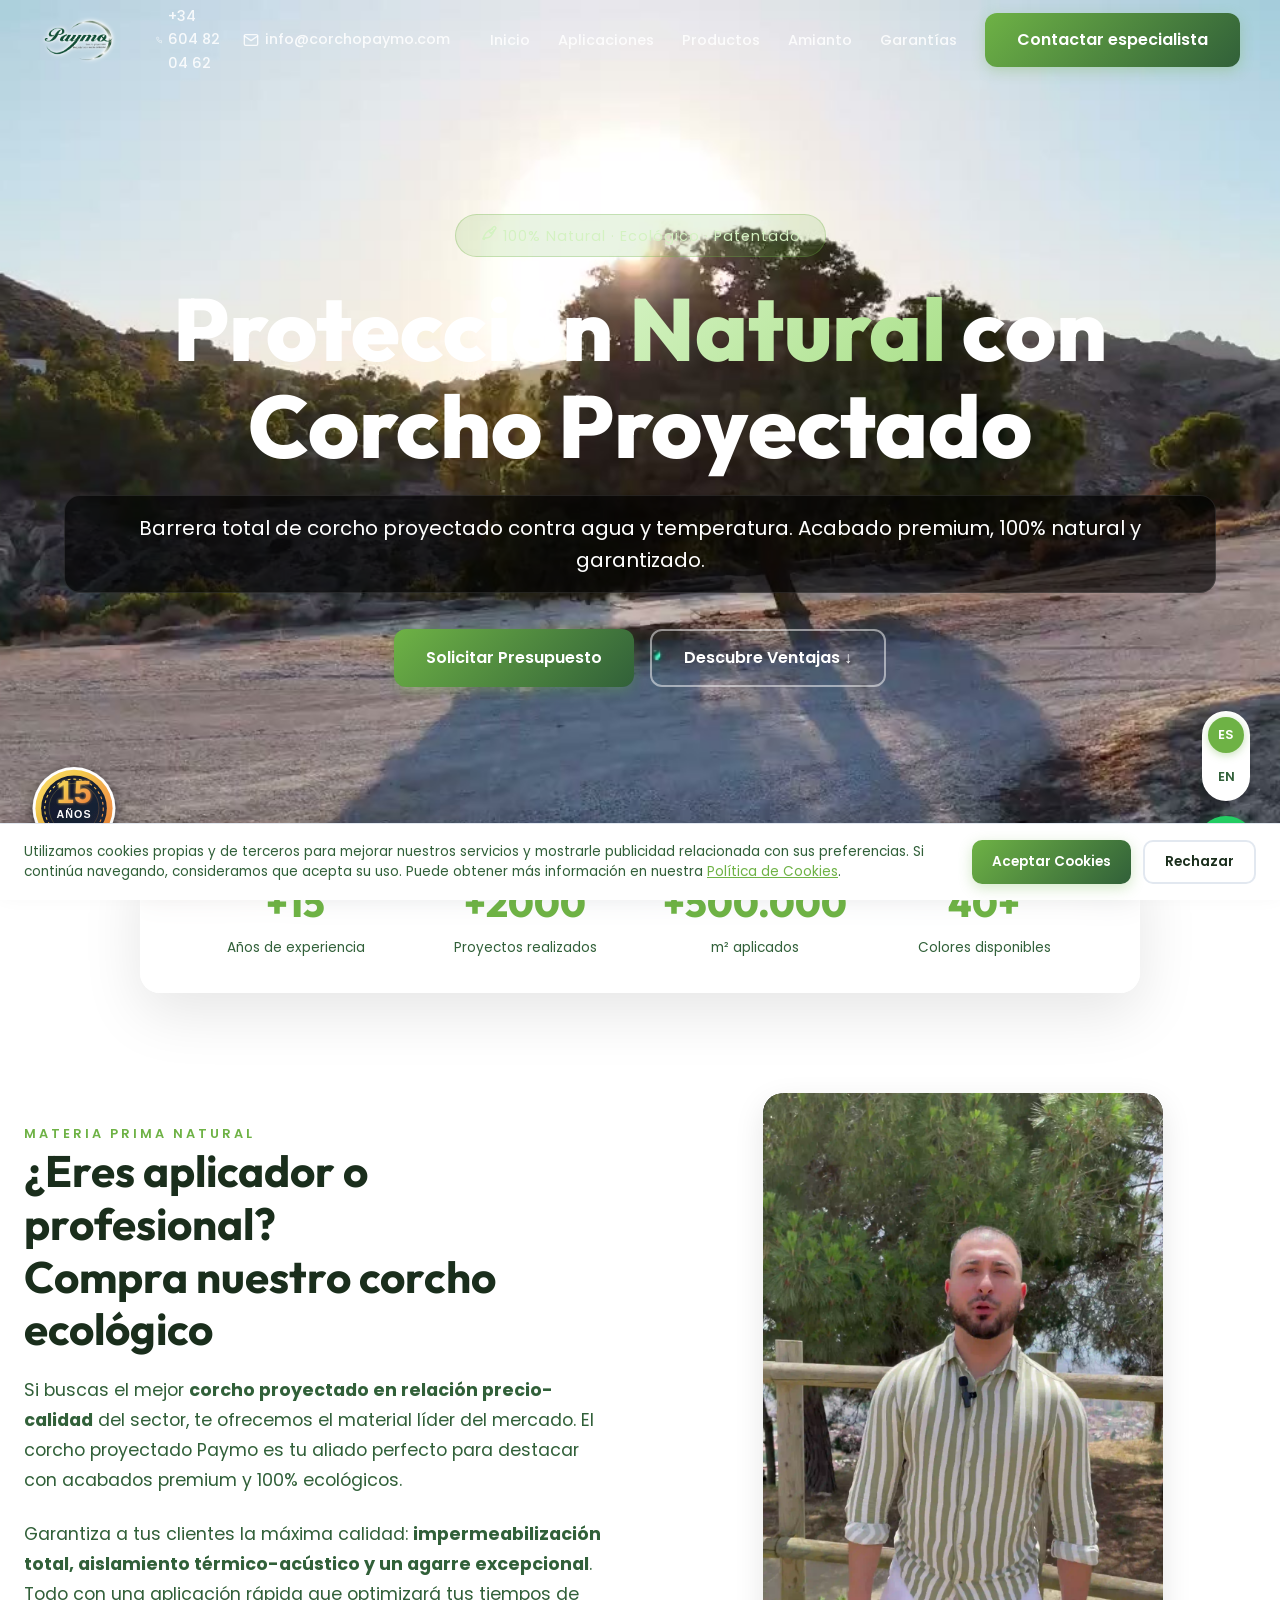
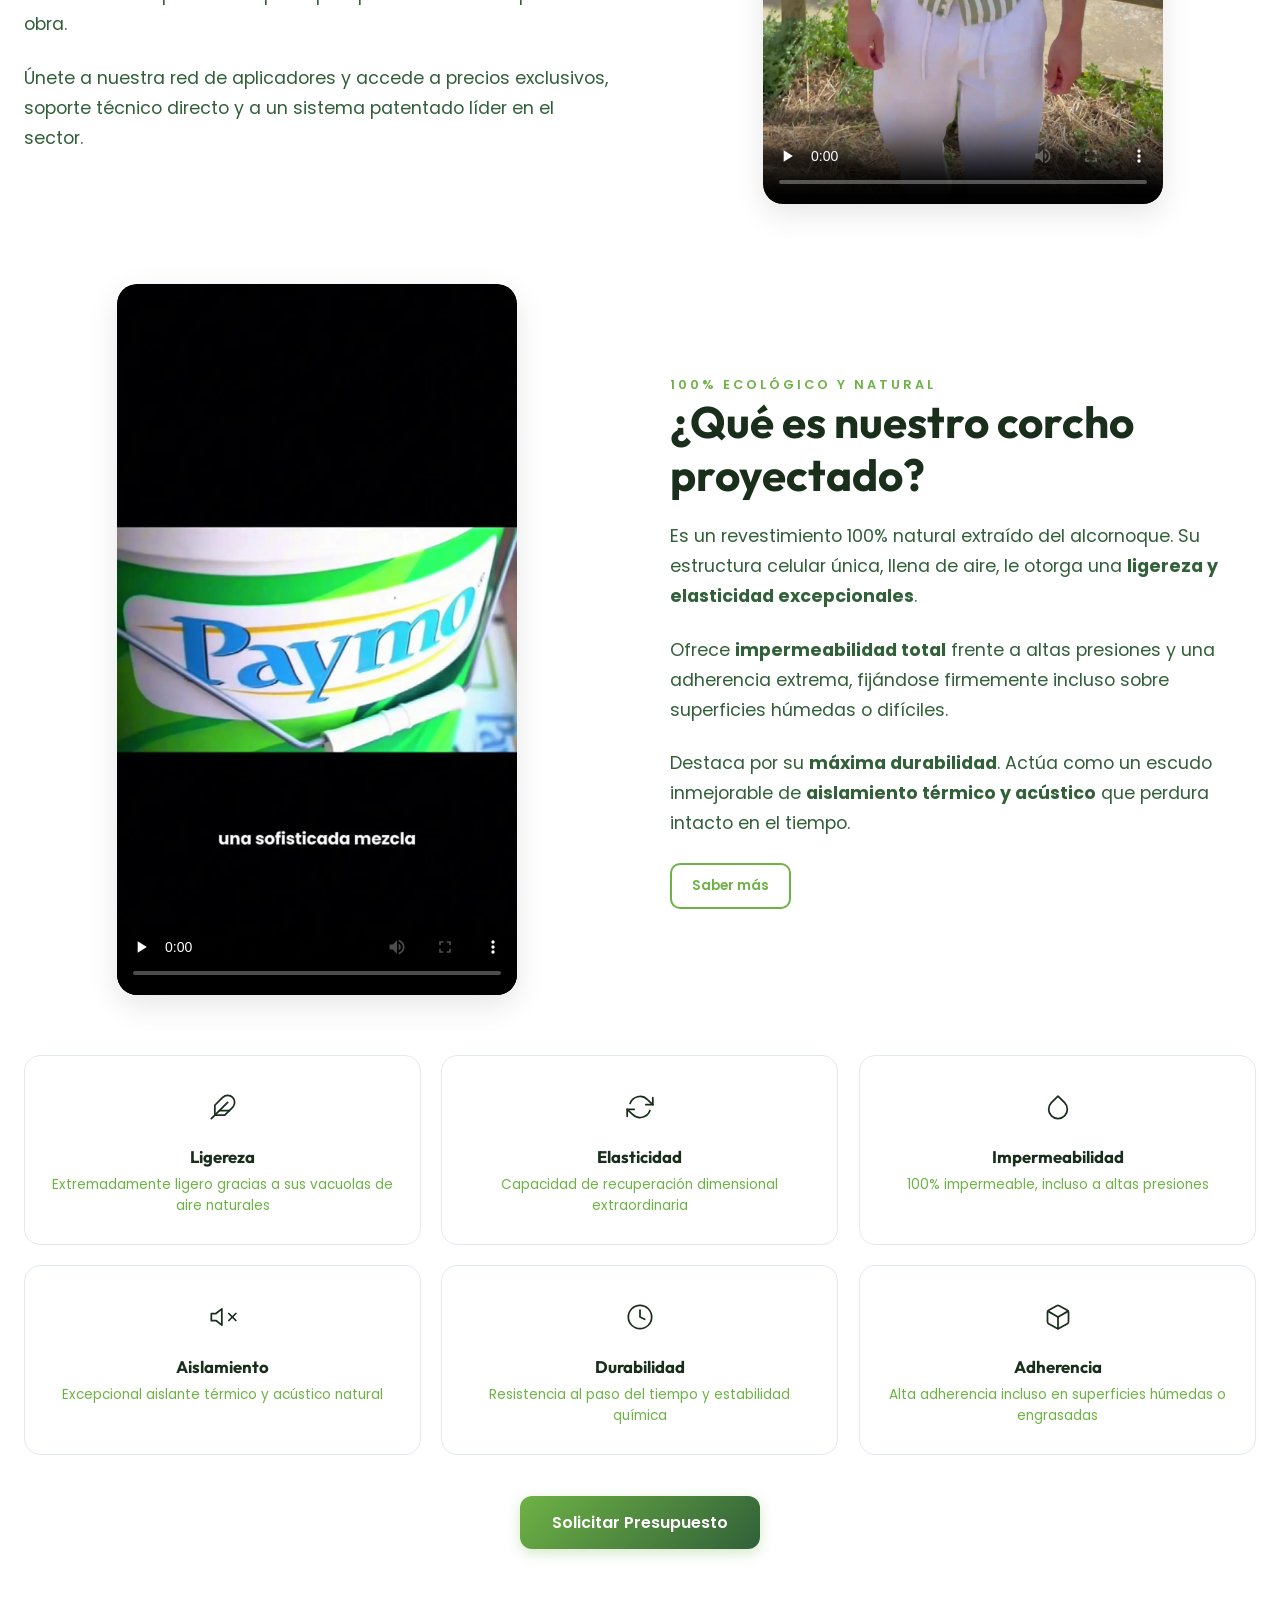
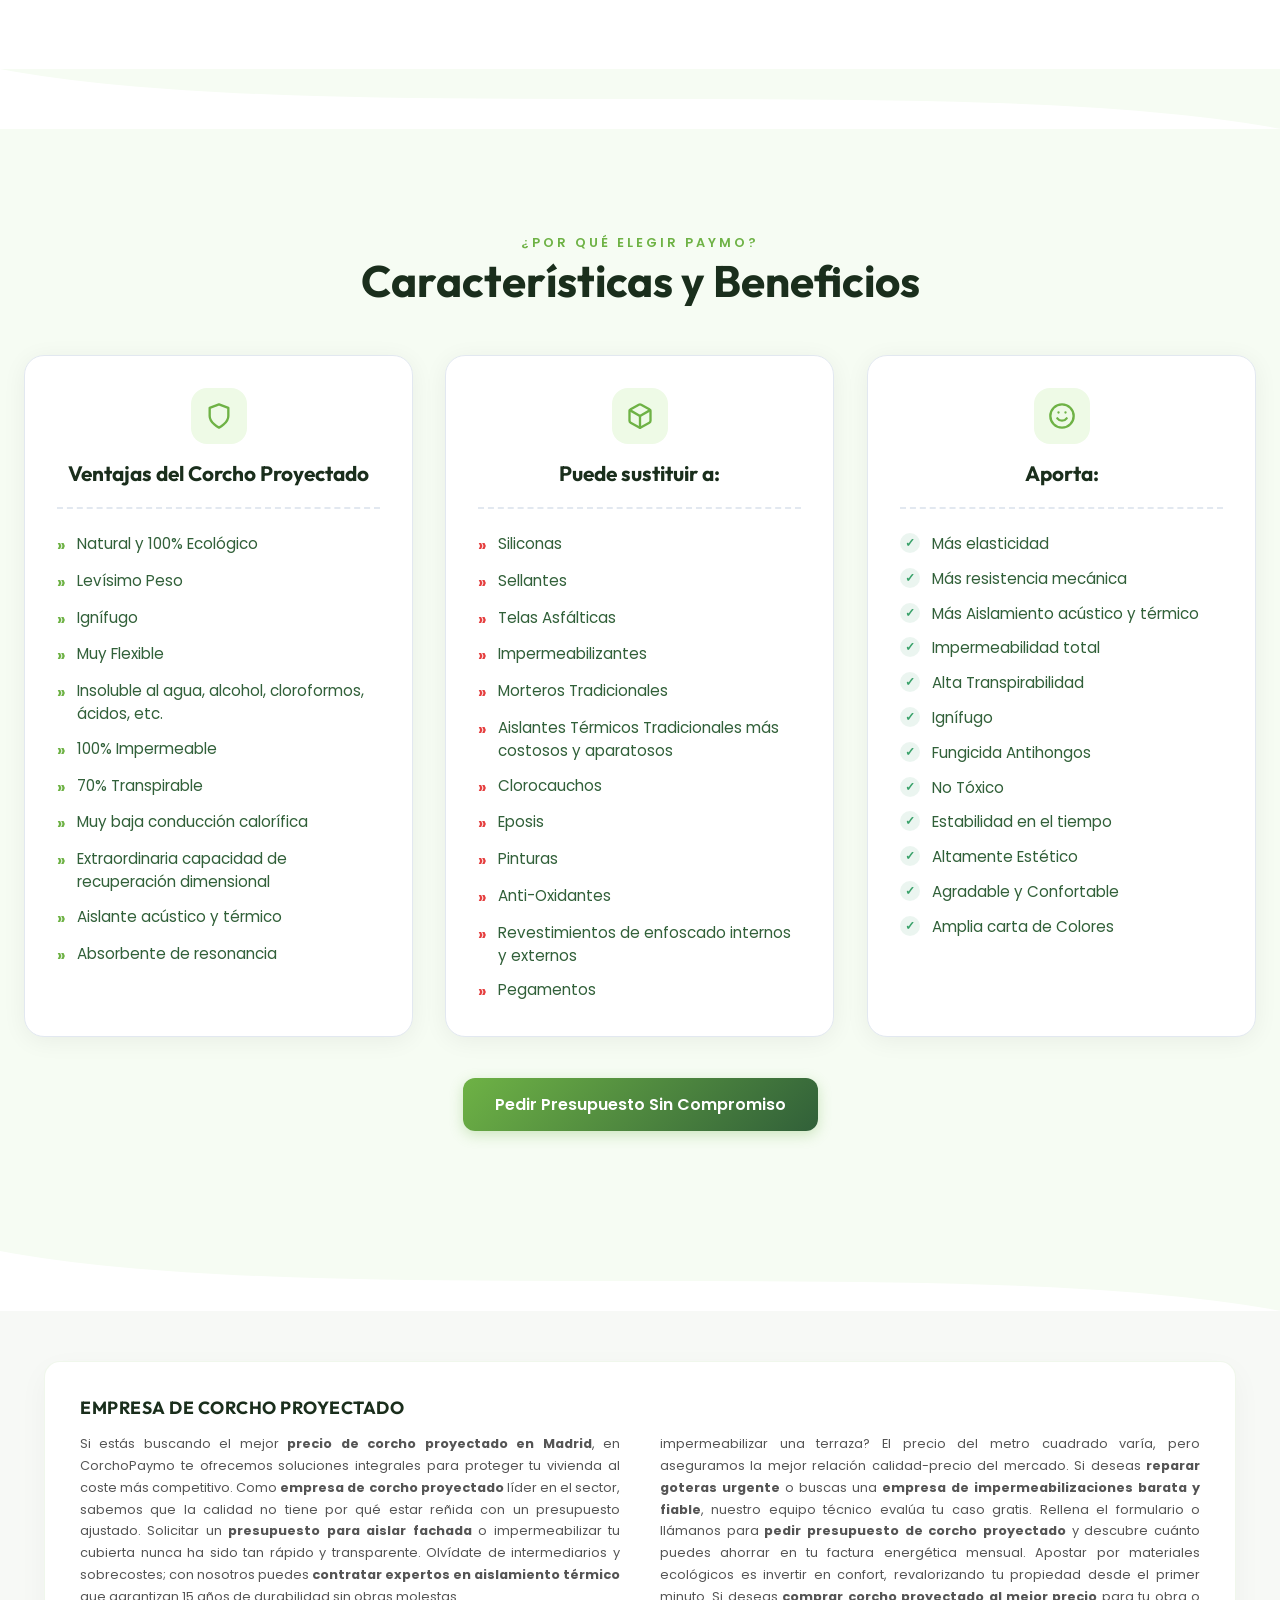
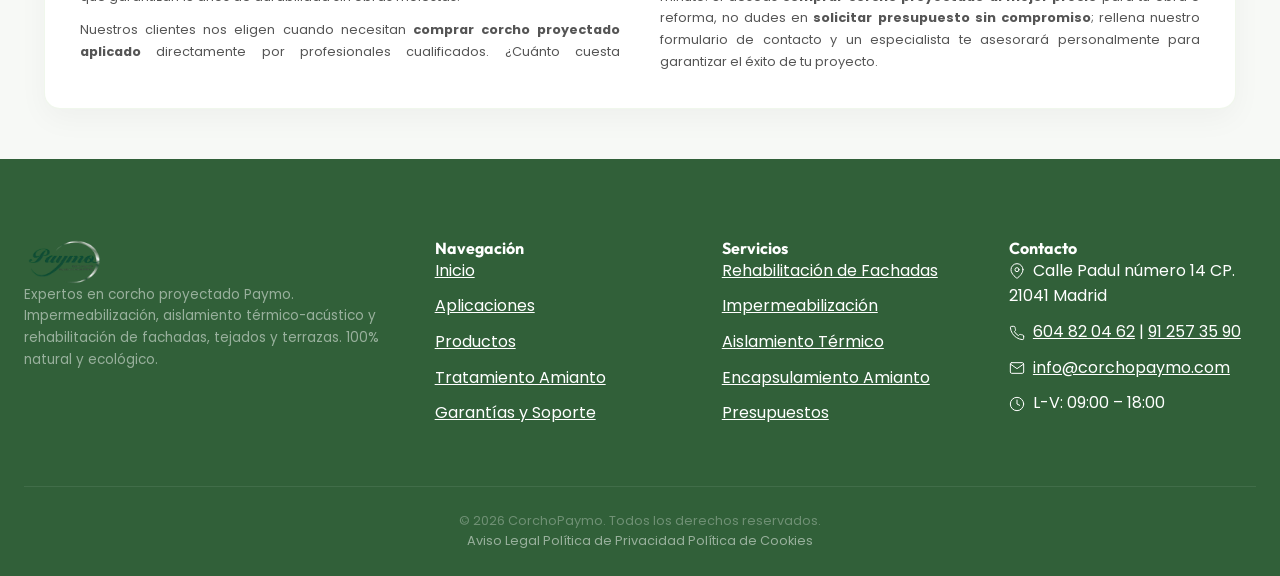
==== index.html @ 4049087b "Mejorar UI/UX de checkbox de privacidad en modal para móviles" ====
<!DOCTYPE html>
<html lang="es">
<head>
<!-- Google Tag Manager -->
<script>(function(w,d,s,l,i){w[l]=w[l]||[];w[l].push({'gtm.start':
new Date().getTime(),event:'gtm.js'});var f=d.getElementsByTagName(s)[0],
j=d.createElement(s),dl=l!='dataLayer'?'&l='+l:'';j.async=true;j.src=
'https://www.googletagmanager.com/gtm.js?id='+i+dl;f.parentNode.insertBefore(j,f);
})(window,document,'script','dataLayer','GTM-M8VXWZ7Z');</script>
<!-- End Google Tag Manager -->
<!-- Google tag (gtag.js) -->
<script async src="https://www.googletagmanager.com/gtag/js?id=G-RHNSBFNV2L"></script>
<script>
  window.dataLayer = window.dataLayer || [];
  function gtag(){dataLayer.push(arguments);}
  gtag('js', new Date());

  gtag('config', 'G-RHNSBFNV2L');
</script>
  <meta charset="UTF-8">
  <meta name="viewport" content="width=device-width, initial-scale=1.0">
  <title>Corcho Proyectado en Madrid | Presupuesto Gratis - CorchoPaymo</title>
  <meta name="description" content="¿Buscas el mejor precio de corcho proyectado en Madrid? Expertos en aislamiento térmico e impermeabilización. Pide tu presupuesto GRATIS y sin compromiso.">
  <meta name="keywords" content="corcho proyectado, precio corcho proyectado, paymo, impermeabilizar tejados madrid, aislamiento térmico, encapsulamiento amianto, rehabilitación fachadas, corcho natural, ecológico, Madrid">
  <meta property="og:title" content="CorchoPaymo — Corcho Proyectado Profesional">
  <meta property="og:description" content="Soluciones de corcho proyectado Paymo para proteger, impermeabilizar y aislar cualquier superficie. 100% natural y ecológico.">
  <meta property="og:type" content="website">
  <meta property="og:url" content="https://www.corchopaymo.com">
  <meta property="og:image" content="https://www.corchopaymo.com/Paymo-logo.webp">
  <meta name="twitter:card" content="summary_large_image">
  <meta name="twitter:title" content="CorchoPaymo — Corcho Proyectado Profesional">
  <meta name="twitter:description" content="Soluciones de corcho proyectado Paymo para proteger, impermeabilizar y aislar cualquier superficie. 100% natural y ecológico.">
  <meta name="theme-color" content="#6eb245">
  <link rel="canonical" href="https://www.corchopaymo.com">
  <link rel="preconnect" href="https://fonts.googleapis.com">
  <link rel="preconnect" href="https://fonts.gstatic.com" crossorigin>
  <link rel="preload" href="Paymo-logo.webp" as="image">
  <link rel="preload" href="index.css" as="style">
  <link href="https://fonts.googleapis.com/css2?family=Poppins:wght@300;400;500;600;700&family=Outfit:wght@600;700;800&display=swap" rel="stylesheet">
  <link rel="stylesheet" href="index.css">
  <link rel="icon" type="image/x-icon" href="favicon.ico">
  <link rel="icon" type="image/png" sizes="192x192" href="favicon.png">
  <link rel="apple-touch-icon" sizes="180x180" href="apple-touch-icon.png">
  <meta name="google-site-verification" content="5dtK_9sFnpOLQFfdqX9vkMqEc4hLtzEVu8swPS5WHHY" />
</head>
<body>
<!-- Google Tag Manager (noscript) -->
<noscript><iframe src="https://www.googletagmanager.com/ns.html?id=GTM-M8VXWZ7Z"
height="0" width="0" style="display:none;visibility:hidden"></iframe></noscript>
<!-- End Google Tag Manager (noscript) -->

<!-- ============================================ -->
<!-- PRELOADER                                    -->
<!-- ============================================ -->
<div id="preloader">
  <div class="preloader__content">
    <div class="preloader__logo notranslate">Corcho<span class="logo-accent">Paymo</span></div>
    <div class="preloader__bar-track">
      <div class="preloader__bar"></div>
    </div>
  </div>
</div>

<!-- ============================================ -->
<!-- NAVBAR                                       -->
<!-- ============================================ -->
<nav class="navbar" id="navbar">
  <div class="navbar__inner">
    <a href="index.html" class="navbar__logo"><img src="Paymo-logo.webp" alt="CorchoPaymo"></a>

      <div class="navbar__contact">
        <a href="tel:+34604820462">
          <svg width="16" height="16" viewBox="0 0 24 24" fill="none" stroke="currentColor" stroke-width="2" stroke-linecap="round" stroke-linejoin="round"><path d="M22 16.92v3a2 2 0 0 1-2.18 2 19.79 19.79 0 0 1-8.63-3.07 19.5 19.5 0 0 1-6-6 19.79 19.79 0 0 1-3.07-8.67A2 2 0 0 1 4.11 2h3a2 2 0 0 1 2 1.72 12.84 12.84 0 0 0 .7 2.81 2 2 0 0 1-.45 2.11L8.09 9.91a16 16 0 0 0 6 6l1.27-1.27a2 2 0 0 1 2.11-.45 12.84 12.84 0 0 0 2.81.7A2 2 0 0 1 22 16.92z"/></svg>
          +34 604 82 04 62
        </a>
        <a href="mailto:info@corchopaymo.com">
          <svg width="16" height="16" viewBox="0 0 24 24" fill="none" stroke="currentColor" stroke-width="2" stroke-linecap="round" stroke-linejoin="round"><path d="M4 4h16c1.1 0 2 .9 2 2v12c0 1.1-.9 2-2 2H4c-1.1 0-2-.9-2-2V6c0-1.1.9-2 2-2z"/><polyline points="22,6 12,13 2,6"/></svg>
          info@corchopaymo.com
        </a>
      </div>

    <ul class="nav-links">
      <li><a href="index.html" class="nav-link">Inicio</a></li>
      <li><a href="aplicaciones.html" class="nav-link">Aplicaciones</a></li>
      <li><a href="productos.html" class="nav-link">Productos</a></li>
      <li><a href="encapsulamiento-amianto.html" class="nav-link">Amianto</a></li>
      <li><a href="certificaciones.html" class="nav-link">Garantías</a></li>
      <li><a href="#contacto" class="nav-cta btn">Contactar especialista</a></li>
    </ul>
    <button class="hamburger" id="hamburger" aria-label="Abrir menú">
      <span></span><span></span><span></span>
    </button>
  </div>
</nav>

<!-- Mobile Menu -->
<div class="mobile-overlay" id="mobile-overlay"></div>
<div class="mobile-menu" id="mobile-menu">
  <a href="index.html" class="nav-link">Inicio</a>
  <a href="aplicaciones.html" class="nav-link">Aplicaciones</a>
  <a href="productos.html" class="nav-link">Productos</a>
  <a href="encapsulamiento-amianto.html" class="nav-link">Amianto</a>
  <a href="certificaciones.html" class="nav-link">Garantías</a>
  <a href="#contacto" class="nav-cta btn" style="margin-top: 15px; margin-left: -15px; display: inline-block; padding: 14px 24px; box-sizing: border-box; white-space: normal; line-height: 1.2;">Solicitar Presupuesto</a>
</div>

<!-- ============================================ -->
<!-- SECTION 1: HERO                              -->
<!-- ============================================ -->
<section id="hero" class="hero">
  <div class="hero__poster" id="heroPoster" style="background-image: url('hero-poster.jpg');"></div>
  <video src="alcornoque-video2.mp4" class="hero__video-bg" autoplay loop muted playsinline></video>
  <video src="video-familia-1-web.mp4" class="hero__video-bg hero__crossfade" autoplay loop muted playsinline></video>
  <div class="hero__overlay"></div>
  <div class="hero__content">
    <span class="hero__badge animate-on-scroll"><svg width="18" height="18" viewBox="0 0 24 24" fill="none" stroke="currentColor" stroke-width="2" stroke-linecap="round" stroke-linejoin="round"><path d="M17 8C8 10 5.9 16.17 3.82 21.34L5.71 22l1-2.3A4.49 4.49 0 0 0 8 20c4 0 8.5-3.5 11-10"/><path d="M20.59 5.41a2 2 0 0 0-2.83 0L12 11.17l2.83 2.83 5.76-5.76a2 2 0 0 0 0-2.83z"/></svg> 100% Natural · Ecológico · Patentado</span>
    <h1 class="hero__title animate-on-scroll delay-1">Protección <span class="gradient-text">Natural</span> con Corcho Proyectado</h1>
    <p class="hero__subtitle animate-on-scroll delay-2">
      Barrera total de corcho proyectado contra agua y temperatura. Acabado premium, 100% natural y garantizado.
    </p>
    <div class="hero__buttons animate-on-scroll delay-3">
      <a href="#contacto" class="btn btn--primary">Solicitar Presupuesto</a>
      <a href="#el-corcho" class="btn btn--outline">Descubre Ventajas ↓</a>
    </div>
  </div>
</section>

<!-- ============================================ -->
<!-- STATS BAR                                    -->
<!-- ============================================ -->
<div class="stats-bar">
  <div class="stats-bar__inner animate-on-scroll">
    <div class="stat-item">
      <span class="stat-item__number counter" data-target="15" data-prefix="+">0</span>
      <span class="stat-item__label">Años de experiencia</span>
    </div>
    <div class="stat-item">
      <span class="stat-item__number counter" data-target="2000" data-prefix="+">0</span>
      <span class="stat-item__label">Proyectos realizados</span>
    </div>
    <div class="stat-item">
      <span class="stat-item__number counter" data-target="500000" data-prefix="+">0</span>
      <span class="stat-item__label">m² aplicados</span>
    </div>
    <div class="stat-item">
      <span class="stat-item__number counter" data-target="40" data-suffix="+">0</span>
      <span class="stat-item__label">Colores disponibles</span>
    </div>
  </div>
</div>

<!-- ============================================ -->
<!-- SECTION 2: EL CORCHO                         -->
<!-- ============================================ -->
<section id="el-corcho" class="section">
  <div class="container">
    <div class="corcho-grid">
      <div class="corcho-text">
        <span class="section-subtitle animate-on-scroll">MATERIA PRIMA NATURAL</span>
        <h2 class="section-title animate-on-scroll delay-1">¿Eres aplicador o profesional?<br>Compra nuestro <span class="gradient-text">corcho ecológico</span></h2>
        <div class="desktop-only">
          <p class="section-text mb-24 animate-on-scroll delay-2">Si buscas el mejor <strong>corcho proyectado en relación precio-calidad</strong> del sector, te ofrecemos el material líder del mercado. El corcho proyectado <span class="notranslate">Paymo</span> es tu aliado perfecto para destacar con acabados premium y 100% ecológicos.</p>
          <p class="section-text mb-24 animate-on-scroll delay-3">Garantiza a tus clientes la máxima calidad: <strong>impermeabilización total, aislamiento térmico-acústico y un agarre excepcional</strong>. Todo con una aplicación rápida que optimizará tus tiempos de obra.</p>
          <p class="section-text mb-24 animate-on-scroll delay-4">Únete a nuestra red de aplicadores y accede a precios exclusivos, soporte técnico directo y a un sistema patentado líder en el sector.</p>
        </div>
        <div class="mobile-only">
          <p class="section-text mb-24 animate-on-scroll delay-2">Destaca con el corcho proyectado líder. Garantiza impermeabilización total y aislamiento ecológico con aplicación rápida, precios exclusivos y soporte directo.</p>
        </div>
      </div>
      <div class="corcho-image-wrapper animate-on-scroll from-right delay-2 vsl-wrapper">
        <video id="vsl-video" poster="vsl-corcho-1-poster.webp"
               controls 
               preload="none"
               playsinline
               class="custom-video-player vsl-video-style">
               <source src="https://vtyaxf3wrypskoku.public.blob.vercel-storage.com/vsl-corcho-1.mp4" type="video/mp4">
        </video>
      </div>
    </div>
    
    <!-- What is our cork section -->
    <div class="corcho-grid" style="margin-top: 80px; margin-bottom: 20px;">
      <div class="corcho-image-wrapper animate-on-scroll from-left delay-1 vsl-wrapper">
        <video id="vsl-video-2" poster="vsl-corcho-2-poster.webp"
               controls 
               preload="none"
               playsinline
               class="custom-video-player vsl-video-style">
               <source src="vsl-corcho-2.mp4" type="video/mp4">
        </video>
      </div>
      <div class="corcho-text">
        <span class="section-subtitle animate-on-scroll">100% ECOLÓGICO Y NATURAL</span>
        <h2 class="section-title animate-on-scroll delay-1">¿Qué es nuestro <span class="gradient-text">corcho proyectado</span>?</h2>
        <p class="section-text mb-24 animate-on-scroll delay-2">Es un revestimiento 100% natural extraído del alcornoque. Su estructura celular única, llena de aire, le otorga una <strong>ligereza y elasticidad excepcionales</strong>.</p>
        <p class="section-text mb-24 animate-on-scroll delay-3">Ofrece <strong>impermeabilidad total</strong> frente a altas presiones y una adherencia extrema, fijándose firmemente incluso sobre superficies húmedas o difíciles.</p>
        <p class="section-text mb-24 animate-on-scroll delay-4">Destaca por su <strong>máxima durabilidad</strong>. Actúa como un escudo inmejorable de <strong>aislamiento térmico y acústico</strong> que perdura intacto en el tiempo.</p>
        <div class="animate-on-scroll delay-5" style="margin-top: 24px;">
          <a href="aplicaciones.html" class="btn btn--outline btn--sm">Saber más</a>
        </div>
      </div>
    </div>
    
    <!-- Cork properties grid -->
    <div class="corcho-properties">
      <div class="property-card animate-on-scroll delay-1">
        <span class="property-card__icon"><svg width="28" height="28" viewBox="0 0 24 24" fill="none" stroke="currentColor" stroke-width="1.5" stroke-linecap="round" stroke-linejoin="round"><path d="M20.24 12.24a6 6 0 0 0-8.49-8.49L5 10.5V19h8.5z"/><line x1="16" y1="8" x2="2" y2="22"/><line x1="17.5" y1="15" x2="9" y2="15"/></svg></span>
        <h3 class="property-card__title">Ligereza</h3>
        <p class="property-card__text">Extremadamente ligero gracias a sus vacuolas de aire naturales</p>
      </div>
      <div class="property-card animate-on-scroll delay-2">
        <span class="property-card__icon"><svg width="28" height="28" viewBox="0 0 24 24" fill="none" stroke="currentColor" stroke-width="1.5" stroke-linecap="round" stroke-linejoin="round"><polyline points="23 4 23 10 17 10"/><polyline points="1 20 1 14 7 14"/><path d="M3.51 9a9 9 0 0 1 14.85-3.36L23 10M1 14l4.64 4.36A9 9 0 0 0 20.49 15"/></svg></span>
        <h3 class="property-card__title">Elasticidad</h3>
        <p class="property-card__text">Capacidad de recuperación dimensional extraordinaria</p>
      </div>
      <div class="property-card animate-on-scroll delay-3">
        <span class="property-card__icon"><svg width="28" height="28" viewBox="0 0 24 24" fill="none" stroke="currentColor" stroke-width="1.5" stroke-linecap="round" stroke-linejoin="round"><path d="M12 2.69l5.66 5.66a8 8 0 1 1-11.31 0z"/></svg></span>
        <h3 class="property-card__title">Impermeabilidad</h3>
        <p class="property-card__text">100% impermeable, incluso a altas presiones</p>
      </div>
      <div class="property-card animate-on-scroll delay-4">
        <span class="property-card__icon"><svg width="28" height="28" viewBox="0 0 24 24" fill="none" stroke="currentColor" stroke-width="1.5" stroke-linecap="round" stroke-linejoin="round"><polygon points="11 5 6 9 2 9 2 15 6 15 11 19 11 5"/><line x1="23" y1="9" x2="17" y2="15"/><line x1="17" y1="9" x2="23" y2="15"/></svg></span>
        <h3 class="property-card__title">Aislamiento</h3>
        <p class="property-card__text">Excepcional aislante térmico y acústico natural</p>
      </div>
      <div class="property-card animate-on-scroll delay-5">
        <span class="property-card__icon"><svg width="28" height="28" viewBox="0 0 24 24" fill="none" stroke="currentColor" stroke-width="1.5" stroke-linecap="round" stroke-linejoin="round"><circle cx="12" cy="12" r="10"/><polyline points="12 6 12 12 16 14"/></svg></span>
        <h3 class="property-card__title">Durabilidad</h3>
        <p class="property-card__text">Resistencia al paso del tiempo y estabilidad química</p>
      </div>
      <div class="property-card animate-on-scroll delay-6">
        <span class="property-card__icon"><svg width="28" height="28" viewBox="0 0 24 24" fill="none" stroke="currentColor" stroke-width="1.5" stroke-linecap="round" stroke-linejoin="round"><path d="M21 16V8a2 2 0 0 0-1-1.73l-7-4a2 2 0 0 0-2 0l-7 4A2 2 0 0 0 3 8v8a2 2 0 0 0 1 1.73l7 4a2 2 0 0 0 2 0l7-4A2 2 0 0 0 21 16z"/><polyline points="3.27 6.96 12 12.01 20.73 6.96"/><line x1="12" y1="22.08" x2="12" y2="12"/></svg></span>
        <h3 class="property-card__title">Adherencia</h3>
        <p class="property-card__text">Alta adherencia incluso en superficies húmedas o engrasadas</p>
      </div>
    </div>
  </div>

    <div style="text-align:center; margin-top: 40px; margin-bottom: 20px;">
      <a href="#contacto" class="btn btn--primary">Solicitar Presupuesto</a>
    </div>
    </section>

<!-- Wave Separator -->
<div class="wave-separator">
  <svg viewBox="0 0 1200 60" preserveAspectRatio="none">
    <path d="M0,0 C300,60 900,0 1200,60 L1200,0 L0,0 Z" class="wave-separator__fill" fill="#FFFFFF"/>
  </svg>
</div>

<!-- ============================================ -->
<!-- SECTION 3: PAYMO                             -->
<!-- ============================================ -->
<section id="ventajas" class="section section--alt">
  <div class="container">
    <div style="text-align:center;">
      <span class="section-subtitle animate-on-scroll">¿POR QUÉ ELEGIR PAYMO?</span>
      <h2 class="section-title animate-on-scroll delay-1" style="margin-left:auto;margin-right:auto;">Características y Beneficios</h2>
    </div>
    
    <div class="info-columns-grid">
      <!-- Columna 1: Ventajas -->
      <div class="info-column animate-on-scroll delay-1">
        <div class="info-column__header">
          <div class="info-column__icon">
            <svg viewBox="0 0 24 24" fill="none" stroke="currentColor" stroke-width="2" stroke-linecap="round" stroke-linejoin="round"><path d="M12 22s8-4 8-10V5l-8-3-8 3v7c0 6 8 10 8 10z"/></svg>
          </div>
          <h3>Ventajas del Corcho Proyectado</h3>
        </div>
        <ul class="info-column__list">
          <li><span class="list-icon">»</span> Natural y 100% Ecológico</li>
          <li><span class="list-icon">»</span> Levísimo Peso</li>
          <li><span class="list-icon">»</span> Ignífugo</li>
          <li><span class="list-icon">»</span> Muy Flexible</li>
          <li><span class="list-icon">»</span> Insoluble al agua, alcohol, cloroformos, ácidos, etc.</li>
          <li><span class="list-icon">»</span> 100% Impermeable</li>
          <li><span class="list-icon">»</span> 70% Transpirable</li>
          <li><span class="list-icon">»</span> Muy baja conducción calorífica</li>
          <li><span class="list-icon">»</span> Extraordinaria capacidad de recuperación dimensional</li>
          <li><span class="list-icon">»</span> Aislante acústico y térmico</li>
          <li><span class="list-icon">»</span> Absorbente de resonancia</li>
        </ul>
      </div>

      <!-- Columna 2: Sustituye a -->
      <div class="info-column animate-on-scroll delay-2">
        <div class="info-column__header">
          <div class="info-column__icon">
            <svg viewBox="0 0 24 24" fill="none" stroke="currentColor" stroke-width="2" stroke-linecap="round" stroke-linejoin="round"><path d="M21 16V8a2 2 0 0 0-1-1.73l-7-4a2 2 0 0 0-2 0l-7 4A2 2 0 0 0 3 8v8a2 2 0 0 0 1 1.73l7 4a2 2 0 0 0 2 0l7-4A2 2 0 0 0 21 16z"/><polyline points="3.27 6.96 12 12.01 20.73 6.96"/><line x1="12" y1="22.08" x2="12" y2="12"/></svg>
          </div>
          <h3>Puede sustituir a:</h3>
        </div>
        <ul class="info-column__list info-column__list--red">
          <li><span class="list-icon">»</span> Siliconas</li>
          <li><span class="list-icon">»</span> Sellantes</li>
          <li><span class="list-icon">»</span> Telas Asfálticas</li>
          <li><span class="list-icon">»</span> Impermeabilizantes</li>
          <li><span class="list-icon">»</span> Morteros Tradicionales</li>
          <li><span class="list-icon">»</span> Aislantes Térmicos Tradicionales más costosos y aparatosos</li>
          <li><span class="list-icon">»</span> Clorocauchos</li>
          <li><span class="list-icon">»</span> Eposis</li>
          <li><span class="list-icon">»</span> Pinturas</li>
          <li><span class="list-icon">»</span> Anti-Oxidantes</li>
          <li><span class="list-icon">»</span> Revestimientos de enfoscado internos y externos</li>
          <li><span class="list-icon">»</span> Pegamentos</li>
        </ul>
      </div>

      <!-- Columna 3: Aporta -->
      <div class="info-column animate-on-scroll delay-3">
        <div class="info-column__header">
          <div class="info-column__icon">
            <svg viewBox="0 0 24 24" fill="none" stroke="currentColor" stroke-width="2" stroke-linecap="round" stroke-linejoin="round"><circle cx="12" cy="12" r="10"/><path d="M8 14s1.5 2 4 2 4-2 4-2"/><line x1="9" y1="9" x2="9.01" y2="9"/><line x1="15" y1="9" x2="15.01" y2="9"/></svg>
          </div>
          <h3>Aporta:</h3>
        </div>
        <ul class="info-column__list info-column__list--green">
          <li><span class="list-icon">✓</span> Más elasticidad</li>
          <li><span class="list-icon">✓</span> Más resistencia mecánica</li>
          <li><span class="list-icon">✓</span> Más Aislamiento acústico y térmico</li>
          <li><span class="list-icon">✓</span> Impermeabilidad total</li>
          <li><span class="list-icon">✓</span> Alta Transpirabilidad</li>
          <li><span class="list-icon">✓</span> Ignífugo</li>
          <li><span class="list-icon">✓</span> Fungicida Antihongos</li>
          <li><span class="list-icon">✓</span> No Tóxico</li>
          <li><span class="list-icon">✓</span> Estabilidad en el tiempo</li>
          <li><span class="list-icon">✓</span> Altamente Estético</li>
          <li><span class="list-icon">✓</span> Agradable y Confortable</li>
          <li><span class="list-icon">✓</span> Amplia carta de Colores</li>
        </ul>
      </div>
    </div>
  </div>

    <div style="text-align:center; margin-top: 40px; margin-bottom: 20px;">
      <a href="#contacto" class="btn btn--primary">Pedir Presupuesto Sin Compromiso</a>
    </div>
    </section>

<!-- Wave Separator -->
<div class="wave-separator wave-separator--flip">
  <svg viewBox="0 0 1200 60" preserveAspectRatio="none">
    <path d="M0,0 C300,60 900,0 1200,60 L1200,0 L0,0 Z" class="wave-separator__fill" fill="#FFFFFF"/>
  </svg>
</div>



<!-- ============================================ -->
<!-- SEO CONTENT                                  -->
<!-- ============================================ -->
<section style="background-color: #f7f9f6; padding: 50px 20px; position: relative; z-index: 1;">
  <div class="container">
    <div style="background: #ffffff; border-radius: 16px; padding: 35px; box-shadow: 0 10px 30px rgba(0,0,0,0.04); border: 1px solid rgba(110, 178, 69, 0.1);">
      <h2 style="font-size: 1.1rem; color: #1a2e1c; margin-bottom: 15px; font-weight: 700; text-transform: uppercase; letter-spacing: 0.5px;">Empresa de Corcho Proyectado</h2>
      <div style="font-size: 0.8rem; color: #555; line-height: 1.7; column-count: 2; column-gap: 40px; text-align: justify;" class="seo-columns">
        <p style="margin-bottom: 12px;">Si estás buscando el mejor <strong>precio de corcho proyectado en Madrid</strong>, en CorchoPaymo te ofrecemos soluciones integrales para proteger tu vivienda al coste más competitivo. Como <strong>empresa de corcho proyectado</strong> líder en el sector, sabemos que la calidad no tiene por qué estar reñida con un presupuesto ajustado. Solicitar un <strong>presupuesto para aislar fachada</strong> o impermeabilizar tu cubierta nunca ha sido tan rápido y transparente. Olvídate de intermediarios y sobrecostes; con nosotros puedes <strong>contratar expertos en aislamiento térmico</strong> que garantizan 15 años de durabilidad sin obras molestas.</p>
        <p style="margin-bottom: 0;">Nuestros clientes nos eligen cuando necesitan <strong>comprar corcho proyectado aplicado</strong> directamente por profesionales cualificados. ¿Cuánto cuesta impermeabilizar una terraza? El precio del metro cuadrado varía, pero aseguramos la mejor relación calidad-precio del mercado. Si deseas <strong>reparar goteras urgente</strong> o buscas una <strong>empresa de impermeabilizaciones barata y fiable</strong>, nuestro equipo técnico evalúa tu caso gratis. Rellena el formulario o llámanos para <strong>pedir presupuesto de corcho proyectado</strong> y descubre cuánto puedes ahorrar en tu factura energética mensual. Apostar por materiales ecológicos es invertir en confort, revalorizando tu propiedad desde el primer minuto. Si deseas <strong>comprar corcho proyectado al mejor precio</strong> para tu obra o reforma, no dudes en <strong>solicitar presupuesto sin compromiso</strong>; rellena nuestro formulario de contacto y un especialista te asesorará personalmente para garantizar el éxito de tu proyecto.</p>
      </div>
      <style>
        @media (max-width: 768px) {
          .seo-columns { column-count: 1 !important; text-align: left !important; }
        }
      </style>
    </div>
  </div>
</section>

<!-- ============================================ -->
<!-- FOOTER                                       -->
<!-- ============================================ -->
<footer class="footer" id="contacto">
  <div class="container">
    <div class="footer__grid">
      <!-- Column 1: Brand -->
      <div class="footer__col">
        <a href="index.html" class="footer__logo"><img src="Paymo-logo.webp" alt="CorchoPaymo" loading="lazy"></a>
        <p class="footer__desc">Expertos en corcho proyectado <span class="notranslate">Paymo</span>. Impermeabilización, aislamiento térmico-acústico y rehabilitación de fachadas, tejados y terrazas. 100% natural y ecológico.</p>
        
      </div>

      <!-- Column 2: Navigation -->
      <div class="footer__col">
        <h4 class="footer__heading">Navegación</h4>
        <ul class="footer__links">
          <li><a href="index.html">Inicio</a></li>
          <li><a href="aplicaciones.html">Aplicaciones</a></li>
          <li><a href="productos.html">Productos</a></li>
          <li><a href="encapsulamiento-amianto.html">Tratamiento Amianto</a></li>
          <li><a href="certificaciones.html">Garantías y Soporte</a></li>
        </ul>
      </div>

      <!-- Column 3: Services -->
      <div class="footer__col">
        <h4 class="footer__heading">Servicios</h4>
        <ul class="footer__links">
          <li><a href="aplicaciones.html">Rehabilitación de Fachadas</a></li>
          <li><a href="aplicaciones.html">Impermeabilización</a></li>
          <li><a href="aplicaciones.html">Aislamiento Térmico</a></li>
          <li><a href="aplicaciones.html">Encapsulamiento Amianto</a></li>
          <li><a href="#contacto" class="btn-contacto-footer">Presupuestos</a></li>
        </ul>
      </div>

      <!-- Column 4: Contact -->
      <div class="footer__col">
        <h4 class="footer__heading">Contacto</h4>
        <ul class="footer__links footer__contact-list">
          <li><svg width="16" height="16" viewBox="0 0 24 24" fill="none" stroke="currentColor" stroke-width="1.5" stroke-linecap="round" stroke-linejoin="round" style="vertical-align:middle;margin-right:4px;"><path d="M21 10c0 7-9 13-9 13s-9-6-9-13a9 9 0 0 1 18 0z"/><circle cx="12" cy="10" r="3"/></svg> Calle Padul número 14 CP. 21041 Madrid</li>
          <li><svg width="16" height="16" viewBox="0 0 24 24" fill="none" stroke="currentColor" stroke-width="1.5" stroke-linecap="round" stroke-linejoin="round" style="vertical-align:middle;margin-right:4px;"><path d="M22 16.92v3a2 2 0 0 1-2.18 2 19.79 19.79 0 0 1-8.63-3.07 19.5 19.5 0 0 1-6-6 19.79 19.79 0 0 1-3.07-8.67A2 2 0 0 1 4.11 2h3a2 2 0 0 1 2 1.72 12.84 12.84 0 0 0 .7 2.81 2 2 0 0 1-.45 2.11L8.09 9.91a16 16 0 0 0 6 6l1.27-1.27a2 2 0 0 1 2.11-.45 12.84 12.84 0 0 0 2.81.7A2 2 0 0 1 22 16.92z"/></svg> <a href="tel:+34604820462">604 82 04 62</a> | <a href="tel:+34912573590">91 257 35 90</a></li>
          <li><svg width="16" height="16" viewBox="0 0 24 24" fill="none" stroke="currentColor" stroke-width="1.5" stroke-linecap="round" stroke-linejoin="round" style="vertical-align:middle;margin-right:4px;"><path d="M4 4h16c1.1 0 2 .9 2 2v12c0 1.1-.9 2-2 2H4c-1.1 0-2-.9-2-2V6c0-1.1.9-2 2-2z"/><polyline points="22,6 12,13 2,6"/></svg> <a href="mailto:info@corchopaymo.com">info@corchopaymo.com</a></li>
          <li><svg width="16" height="16" viewBox="0 0 24 24" fill="none" stroke="currentColor" stroke-width="1.5" stroke-linecap="round" stroke-linejoin="round" style="vertical-align:middle;margin-right:4px;"><circle cx="12" cy="12" r="10"/><polyline points="12 6 12 12 16 14"/></svg> L-V: 09:00 – 18:00</li>
        </ul>
      </div>
    </div>

    <div class="footer__bottom">
      <p>© 2026 <span class="notranslate">CorchoPaymo</span>. Todos los derechos reservados.</p>
      <div class="footer__legal">
        <a href="aviso-legal.html">Aviso Legal</a>
        <a href="politica-privacidad.html">Política de Privacidad</a>
        <a href="politica-cookies.html">Política de Cookies</a>
      </div>
    </div>
  </div>
</footer>

<!-- ============================================ -->
<!-- WARRANTY SEAL BADGE                          -->
<!-- ============================================ -->
<a href="#contacto" class="warranty-badge" aria-label="Solicitar Presupuesto" title="15 Años de Garantía">
  <img src="sello-garantia-v2.svg" alt="Sello 15 Años de Garantía" loading="lazy">
</a>

<!-- ============================================ -->
<!-- WHATSAPP FAQ WIDGET                          -->
<!-- ============================================ -->
<div class="wa-widget" id="wa-widget">
  <div class="lang-switcher notranslate">
    <button class="lang-btn active" data-lang="es" aria-label="Español">ES</button>
    <button class="lang-btn" data-lang="en" aria-label="English">EN</button>
  </div>
  <div class="wa-widget__chat" id="wa-chat">
    <div class="wa-widget__header">
      <svg width="24" height="24" viewBox="0 0 24 24" fill="white"><path d="M17.472 14.382c-.297-.149-1.758-.867-2.03-.967-.273-.099-.471-.148-.67.15-.197.297-.767.966-.94 1.164-.173.199-.347.223-.644.075-.297-.15-1.255-.463-2.39-1.475-.883-.788-1.48-1.761-1.653-2.059-.173-.297-.018-.458.13-.606.134-.133.298-.347.446-.52.149-.174.198-.298.298-.497.099-.198.05-.371-.025-.52-.075-.149-.669-1.612-.916-2.207-.242-.579-.487-.5-.669-.51-.173-.008-.371-.01-.57-.01-.198 0-.52.074-.792.372-.272.297-1.04 1.016-1.04 2.479 0 1.462 1.065 2.875 1.213 3.074.149.198 2.096 3.2 5.077 4.487.709.306 1.262.489 1.694.625.712.227 1.36.195 1.871.118.571-.085 1.758-.719 2.006-1.413.248-.694.248-1.289.173-1.413-.074-.124-.272-.198-.57-.347m-5.421 7.403h-.004a9.87 9.87 0 0 1-5.031-1.378l-.361-.214-3.741.982.998-3.648-.235-.374a9.86 9.86 0 0 1-1.51-5.26c.001-5.45 4.436-9.884 9.888-9.884 2.64 0 5.122 1.03 6.988 2.898a9.825 9.825 0 0 1 2.893 6.994c-.003 5.45-4.437 9.884-9.885 9.884m8.413-18.297A11.815 11.815 0 0 0 12.05 0C5.495 0 .16 5.335.157 11.892c0 2.096.547 4.142 1.588 5.945L.057 24l6.305-1.654a11.882 11.882 0 0 0 5.683 1.448h.005c6.554 0 11.89-5.335 11.893-11.893a11.821 11.821 0 0 0-3.48-8.413z"/></svg>
      <div>
        <span class="wa-widget__title notranslate">CorchoPaymo</span>
        <span class="wa-widget__status">Responde normalmente en minutos</span>
      </div>
      <button class="wa-widget__close" id="wa-close" aria-label="Cerrar">
        <svg width="18" height="18" viewBox="0 0 24 24" fill="none" stroke="white" stroke-width="2" stroke-linecap="round" stroke-linejoin="round"><line x1="18" y1="6" x2="6" y2="18"/><line x1="6" y1="6" x2="18" y2="18"/></svg>
      </button>
    </div>
    <div class="wa-widget__body" id="wa-body">
      <div class="wa-widget__greeting">
        <p>Hola, ¿en qué podemos ayudarte? Selecciona una de las preguntas frecuentes:</p>
      </div>
      <div class="wa-widget__questions" id="wa-questions">
        <button class="wa-widget__question" data-faq="0">
          <svg width="16" height="16" viewBox="0 0 24 24" fill="none" stroke="currentColor" stroke-width="2" stroke-linecap="round" stroke-linejoin="round"><circle cx="12" cy="12" r="10"/><path d="M9.09 9a3 3 0 0 1 5.83 1c0 2-3 3-3 3"/><line x1="12" y1="17" x2="12.01" y2="17"/></svg>
          ¿Qué es el corcho proyectado <span class="notranslate">Paymo</span>?
        </button>
        <button class="wa-widget__question" data-faq="1">
          <svg width="16" height="16" viewBox="0 0 24 24" fill="none" stroke="currentColor" stroke-width="2" stroke-linecap="round" stroke-linejoin="round"><circle cx="12" cy="12" r="10"/><path d="M9.09 9a3 3 0 0 1 5.83 1c0 2-3 3-3 3"/><line x1="12" y1="17" x2="12.01" y2="17"/></svg>
          ¿Cuánto dura y qué garantía tiene?
        </button>
        <button class="wa-widget__question" data-faq="2">
          <svg width="16" height="16" viewBox="0 0 24 24" fill="none" stroke="currentColor" stroke-width="2" stroke-linecap="round" stroke-linejoin="round"><circle cx="12" cy="12" r="10"/><path d="M9.09 9a3 3 0 0 1 5.83 1c0 2-3 3-3 3"/><line x1="12" y1="17" x2="12.01" y2="17"/></svg>
          ¿Cómo puedo solicitar un presupuesto?
        </button>
      </div>
    </div>
  </div>
  <button class="wa-widget__fab" id="wa-fab" aria-label="Abrir WhatsApp">
    <svg class="wa-fab__icon" width="28" height="28" viewBox="0 0 24 24" fill="white"><path d="M17.472 14.382c-.297-.149-1.758-.867-2.03-.967-.273-.099-.471-.148-.67.15-.197.297-.767.966-.94 1.164-.173.199-.347.223-.644.075-.297-.15-1.255-.463-2.39-1.475-.883-.788-1.48-1.761-1.653-2.059-.173-.297-.018-.458.13-.606.134-.133.298-.347.446-.52.149-.174.198-.298.298-.497.099-.198.05-.371-.025-.52-.075-.149-.669-1.612-.916-2.207-.242-.579-.487-.5-.669-.51-.173-.008-.371-.01-.57-.01-.198 0-.52.074-.792.372-.272.297-1.04 1.016-1.04 2.479 0 1.462 1.065 2.875 1.213 3.074.149.198 2.096 3.2 5.077 4.487.709.306 1.262.489 1.694.625.712.227 1.36.195 1.871.118.571-.085 1.758-.719 2.006-1.413.248-.694.248-1.289.173-1.413-.074-.124-.272-.198-.57-.347m-5.421 7.403h-.004a9.87 9.87 0 0 1-5.031-1.378l-.361-.214-3.741.982.998-3.648-.235-.374a9.86 9.86 0 0 1-1.51-5.26c.001-5.45 4.436-9.884 9.888-9.884 2.64 0 5.122 1.03 6.988 2.898a9.825 9.825 0 0 1 2.893 6.994c-.003 5.45-4.437 9.884-9.885 9.884m8.413-18.297A11.815 11.815 0 0 0 12.05 0C5.495 0 .16 5.335.157 11.892c0 2.096.547 4.142 1.588 5.945L.057 24l6.305-1.654a11.882 11.882 0 0 0 5.683 1.448h.005c6.554 0 11.89-5.335 11.893-11.893a11.821 11.821 0 0 0-3.48-8.413z"/></svg>
    <svg class="wa-fab__close" width="24" height="24" viewBox="0 0 24 24" fill="none" stroke="white" stroke-width="2.5" stroke-linecap="round" stroke-linejoin="round"><line x1="18" y1="6" x2="6" y2="18"/><line x1="6" y1="6" x2="18" y2="18"/></svg>
  </button>
</div>

<!-- ============================================ -->
<!-- SCHEMA.ORG JSON-LD                           -->
<!-- ============================================ -->
<script type="application/ld+json">
{
  "@context": "https://schema.org",
  "@type": "LocalBusiness",
  "name": "CorchoPaymo",
  "description": "Expertos en corcho proyectado Paymo para impermeabilización, aislamiento térmico-acústico, encapsulamiento de amianto y rehabilitación de fachadas, tejados y terrazas.",
  "url": "https://www.corchopaymo.com",
  "telephone": "+34604820462",
  "email": "info@corchopaymo.com",
  "address": {
    "@type": "PostalAddress",
    "streetAddress": "C/ Maderas N 6",
    "addressLocality": "Rivas Vaciamadrid (Madrid)",
    "postalCode": "28522",
    "addressCountry": "ES"
  },
  "geo": {
    "@type": "GeoCoordinates",
    "latitude": "40.4168",
    "longitude": "-3.7038"
  },
  "openingHours": [
    "Mo-Fr 09:00-18:00",
    "Sa 09:00-14:00"
  ],
  "priceRange": "€€",
  "image": "https://www.corchopaymo.com/images/logo.webp",
  "sameAs": [
    "https://www.facebook.com/corchopaymo",
    "https://www.instagram.com/corchopaymo",
    "https://www.youtube.com/corchopaymo",
    "https://www.linkedin.com/company/corchopaymo"
  ],
  "areaServed": {
    "@type": "Country",
    "name": "España"
  },
  "serviceType": [
    "Corcho proyectado",
    "Impermeabilización",
    "Aislamiento térmico",
    "Aislamiento acústico",
    "Encapsulamiento de amianto",
    "Rehabilitación de fachadas"
  ]
}
</script>

<!-- ============================================ -->
<!-- COOKIES BANNER                               -->
<!-- ============================================ -->
<div class="cookies-banner" id="cookies-banner">
  <div class="cookies-banner__content">
    <p>Utilizamos cookies propias y de terceros para mejorar nuestros servicios y mostrarle publicidad relacionada con sus preferencias. Si continúa navegando, consideramos que acepta su uso. Puede obtener más información en nuestra <a href="politica-cookies.html">Política de Cookies</a>.</p>
    <div class="cookies-banner__actions">
      <button class="btn btn--primary btn--sm" id="btn-accept-cookies">Aceptar Cookies</button>
      <button class="btn btn--outline btn--sm" style="color:var(--color-text-primary); border-color:var(--color-border);" id="btn-reject-cookies">Rechazar</button>
    </div>
  </div>
</div>

<!-- ============================================ -->
<!-- MODAL POP-UP                                 -->
<!-- ============================================ -->
<div class="modal-overlay" id="contact-modal">
  <div class="modal-content">
    <button class="modal-close" id="modal-close" aria-label="Cerrar modal">&times;</button>
    <div class="modal-header">
      <h3>Contacta con Ventajas</h3>
      <p>Déjanos tus datos y te responderemos en breve.</p>
    </div>
    <form class="contact-form__form" id="modal-form" action="#" method="POST">
      <div class="form-group">
        <label for="modal-name" style="font-size: 0.9rem; margin-bottom: 6px; display: block; color: var(--color-text-primary);">Nombre o Empresa</label>
        <input type="text" id="modal-name" class="form-input" placeholder="Tu nombre..." required>
      </div>
      <div class="form-group" style="margin-top: 16px;">
        <label for="modal-email" style="font-size: 0.9rem; margin-bottom: 6px; display: block; color: var(--color-text-primary);">Email *</label>
        <input type="email" id="modal-email" class="form-input" placeholder="ejemplo@correo.com" pattern=".*@.*" title="El correo debe contener una arroba (@)" required>
      </div>
      <div class="form-group" style="margin-top: 16px;">
        <label for="modal-phone" style="font-size: 0.9rem; margin-bottom: 6px; display: block; color: var(--color-text-primary);">Teléfono *</label>
        <input type="tel" id="modal-phone" class="form-input" placeholder="+34 604 82 04 62" pattern="^\+34\s?6[0-9]{8}$" title="Debe contener +34, empezar por 6 y tener 9 dígitos en total." required>
      </div>
      <div class="form-group" style="margin-top: 16px;">
        <label for="modal-message" style="font-size: 0.9rem; margin-bottom: 6px; display: block; color: var(--color-text-primary);">Mensaje (Opcional)</label>
        <textarea id="modal-message" class="form-textarea" rows="2" placeholder="¿En qué podemos ayudarte?"></textarea>
      </div>
      <div class="form-group" style="margin-top: 16px; margin-bottom: 24px; display: flex; align-items: start; gap: 10px;">
        <input type="checkbox" id="modal-privacy" required style="width: 24px; height: 24px; margin-top: 2px; cursor: pointer; flex-shrink: 0;">
        <label for="modal-privacy" style="font-size: 0.85rem; color: var(--color-text-secondary); margin: 0; line-height: 1.4; cursor: pointer; flex-grow: 1;">
          Acepto la <a href="politica-privacidad.html" style="color:var(--color-primary); text-decoration: underline;">Política de Privacidad</a>.
        </label>
      </div>
      <button type="submit" class="btn btn--primary" style="display: block; width: 100%; max-width: 100%; margin: 0 auto; transform: translateX(-18px); box-sizing: border-box; text-align: center; justify-content: center; border-radius: 12px;">Enviar Solicitud</button>
    </form>
    
    <!-- Modal Status Overlays (Loading & Success) -->
    <div id="modal-loading-overlay" class="modal-status-overlay">
      <div class="loader-chulo"></div>
      <h3 style="color: var(--color-primary); font-size: 1.4rem;">Enviando datos...</h3>
    </div>
    
    <div id="modal-success-overlay" class="modal-status-overlay">
      <button type="button" class="btn-close-modal-success-top" aria-label="Cerrar">&times;</button>
      <div class="success-checkmark"></div>
      <h3 style="color: var(--color-primary); margin-bottom: 10px; text-align: center; font-size: 1.5rem;">¡Gracias por contestar a las preguntas!</h3>
      <p style="text-align: center; color: var(--color-text-secondary); margin-bottom: 24px; max-width: 90%; line-height: 1.5;">En menos de 15 minutos se pondrá en contacto contigo un especialista.</p>
      <a href="https://wa.me/34604820462?text=Hola,%20acabo%20de%20rellenar%20el%20formulario%20y%20me%20gustar%C3%ADa%20m%C3%A1s%20informaci%C3%B3n." target="_blank" class="btn btn--secondary" style="display: flex; align-items: center; justify-content: center; gap: 8px; width: 100%; margin-bottom: 12px; background: #25D366; color: white; border: none;">
        <svg width="24" height="24" viewBox="0 0 24 24" fill="currentColor"><path d="M17.472 14.382c-.297-.149-1.758-.867-2.03-.967-.273-.099-.471-.148-.67.15-.197.297-.767.966-.94 1.164-.173.199-.347.223-.644.075-.297-.15-1.255-.463-2.39-1.475-.883-.788-1.48-1.761-1.653-2.059-.173-.297-.018-.458.13-.606.134-.133.298-.347.446-.52.149-.174.198-.298.298-.497.099-.198.05-.371-.025-.52-.075-.149-.669-1.612-.916-2.207-.242-.579-.487-.5-.669-.51-.173-.008-.371-.01-.57-.01-.198 0-.52.074-.792.372-.272.297-1.04 1.016-1.04 2.479 0 1.462 1.065 2.875 1.213 3.074.149.198 2.096 3.2 5.077 4.487.709.306 1.262.489 1.694.625.712.227 1.36.195 1.871.118.571-.085 1.758-.719 2.006-1.413.248-.694.248-1.289.173-1.413-.074-.124-.272-.198-.57-.347m-5.421 7.403h-.004a9.87 9.87 0 0 1-5.031-1.378l-.361-.214-3.741.982.998-3.648-.235-.374a9.86 9.86 0 0 1-1.51-5.26c.001-5.45 4.436-9.884 9.888-9.884 2.64 0 5.122 1.03 6.988 2.898a9.825 9.825 0 0 1 2.893 6.994c-.003 5.45-4.437 9.884-9.885 9.884m8.413-18.297A11.815 11.815 0 0 0 12.05 0C5.495 0 .16 5.335.157 11.892c0 2.096.547 4.142 1.588 5.945L.057 24l6.305-1.654a11.882 11.882 0 0 0 5.683 1.448h.005c6.554 0 11.89-5.335 11.893-11.893a11.821 11.821 0 0 0-3.48-8.413z"/></svg>
        Contáctanos por WhatsApp
      </a>
      <button type="button" class="btn btn--outline" id="btn-close-modal-success" style="width: 100%;">Cerrar ventana</button>
    </div>
  </div>
</div>

<!-- Google Translate -->
<div id="google_translate_element" style="display:none;"></div>
<script type="text/javascript">
function googleTranslateElementInit() {
  new google.translate.TranslateElement({pageLanguage: 'es', includedLanguages: 'en,es', autoDisplay: false}, 'google_translate_element');
}
</script>
<script type="text/javascript" src="https://translate.google.com/translate_a/element.js?cb=googleTranslateElementInit"></script>
<script src="index.js" defer></script>
</body>
</html>
---- index.css ----
/* ============================================
   CorchoPaymo — Complete Stylesheet
   ============================================ */

/* ---------- Google Fonts ---------- */
@import url('https://fonts.googleapis.com/css2?family=Poppins:wght@300;400;500;600;700&family=Outfit:wght@600;700;800&display=swap');

/* ---------- CSS Custom Properties ---------- */
:root {
  --color-primary: #6eb245;
  --color-primary-light: #8ccf64;
  --color-primary-lighter: #aae08a;
  --color-primary-lightest: #d4f2c2;
  --color-primary-pale: #eefae6;
  --color-accent: #316039;
  --color-accent-warm: #316039;
  --color-bg-primary: #FFFFFF;
  --color-bg-secondary: #f6fcf3;
  --color-bg-dark: #316039;
  --color-text-primary: #1A2E1C;
  --color-text-secondary: #316039;
  --color-text-light: #6eb245;
  --color-text-on-dark: #FFFFFF;
  --color-border: #E2E8F0;
  --color-shadow: rgba(110, 178, 69, 0.08);
}

/* ---------- Global Reset ---------- */
*,
*::before,
*::after {
  box-sizing: border-box;
  margin: 0;
  padding: 0;
}

html {
  scroll-behavior: smooth;
  scroll-padding-top: 80px;
}

body {
  font-family: 'Poppins', sans-serif;
  color: var(--color-text-primary);
  background: var(--color-bg-primary);
  margin: 0;
  overflow-x: hidden;
  line-height: 1.6;
  -webkit-font-smoothing: antialiased;
  -moz-osx-font-smoothing: grayscale;
}

img {
  max-width: 100%;
  display: block;
}

a {
  color: inherit;
}

ul, ol {
  list-style: none;
}

h1, h2, h3, h4, h5, h6 {
  font-family: 'Outfit', sans-serif;
  line-height: 1.2;
}

/* ---------- Container ---------- */
.container {
  max-width: 1280px;
  margin: 0 auto;
  padding: 0 24px;
}

/* ---------- Section Defaults ---------- */
section {
  padding: 100px 0;
}

/* ============================================
   PRELOADER
   ============================================ */
#preloader {
  position: fixed;
  inset: 0;
  background: var(--color-bg-dark);
  z-index: 9999;
  display: flex;
  flex-direction: column;
  align-items: center;
  justify-content: center;
  gap: 32px;
  transition: opacity 0.5s ease, visibility 0.5s ease;
}

#preloader.hidden {
  opacity: 0;
  visibility: hidden;
}

.preloader__logo {
  font-family: 'Outfit', sans-serif;
  font-size: 2rem;
  font-weight: 800;
  color: white;
  animation: pulse 1.5s ease-in-out infinite;
}

.preloader__logo .logo-accent {
  color: var(--color-primary-lighter);
}

.preloader__bar {
  width: 200px;
  height: 4px;
  background: rgba(255, 255, 255, 0.1);
  border-radius: 4px;
  overflow: hidden;
  position: relative;
}

.preloader__bar::after {
  content: '';
  position: absolute;
  top: 0;
  left: 0;
  height: 100%;
  width: 0;
  background: linear-gradient(90deg, var(--color-primary), var(--color-primary-lighter));
  border-radius: 4px;
  animation: preloaderProgress 1.8s ease-in-out forwards;
}

@keyframes preloaderProgress {
  0% { width: 0; }
  100% { width: 100%; }
}

/* ============================================
   NAVBAR
   ============================================ */
.navbar {
  position: fixed;
  top: 0;
  left: 50%;
  transform: translateX(-50%);
  width: 100%;
  max-width: 100%;
  height: 80px;
  z-index: 1000;
  transition: all 0.4s cubic-bezier(0.25, 0.8, 0.25, 1);
  display: flex;
  align-items: center;
  background: transparent;
  border-radius: 0;
}

.navbar.scrolled {
  height: 80px;
  background: rgba(15, 15, 15, 0.85);
  backdrop-filter: blur(24px);
  -webkit-backdrop-filter: blur(24px);
  border-bottom: 1px solid rgba(255, 255, 255, 0.1);
  box-shadow: 0 4px 30px rgba(0, 0, 0, 0.2);
  top: 0;
  width: 100%;
  max-width: 100%;
  border-radius: 0;
}

/* Subpage Navbar (Green Solid) */
.navbar--subpage {
  background: var(--color-bg-dark) !important;
  backdrop-filter: none !important;
  -webkit-backdrop-filter: none !important;
  border-bottom: 1px solid rgba(255, 255, 255, 0.1);
  box-shadow: 0 4px 25px rgba(0, 0, 0, 0.15);
}
.navbar--subpage .nav-link,
.navbar--subpage .navbar__contact,
.navbar--subpage .navbar__contact a {
  color: white !important;
}
.navbar--subpage .hamburger span {
  background: white !important;
}

.navbar__inner {
  display: flex;
  justify-content: space-between;
  align-items: center;
  width: 100%;
  max-width: 1600px;
  margin: 0 auto;
  padding: 0 40px;
  gap: 40px;
}

.navbar__logo {
  font-family: 'Outfit', sans-serif;
  font-size: 1.5rem;
  font-weight: 800;
  color: white;
  text-decoration: none;
  transition: color 0.3s ease;
}

.navbar__logo .logo-accent {
  color: var(--color-primary-lighter);
}

.navbar.scrolled .navbar__logo {
  color: white;
}

.nav-links {
  display: flex;
  gap: 28px;
  list-style: none;
  align-items: center;
}

.nav-link {
  color: rgba(255, 255, 255, 0.85);
  text-decoration: none;
  font-size: 0.9rem;
  font-weight: 500;
  position: relative;
  transition: color 0.3s ease;
}

.nav-link::after {
  content: '';
  position: absolute;
  bottom: -4px;
  left: 0;
  width: 0;
  height: 2px;
  background: var(--color-primary-lighter);
  transition: width 0.3s ease;
}

.nav-link:hover::after,
.nav-link.active::after {
  width: 100%;
}

.navbar.scrolled .nav-link {
  color: white;
}

.nav-cta {
  display: inline-flex;
  align-items: center;
  gap: 8px;
  padding: 8px 20px;
  border-radius: 12px;
  font-size: 0.85rem;
  font-weight: 600;
  text-decoration: none;
  cursor: pointer;
  transition: all 0.3s ease;
  border: none;
  font-family: 'Poppins', sans-serif;
  background: linear-gradient(135deg, #6eb245, #316039);
  color: white;
  box-shadow: 0 4px 14px rgba(110, 178, 69, 0.3);
  white-space: nowrap;
}

.nav-cta:hover {
  transform: translateY(-2px);
  box-shadow: 0 8px 25px rgba(110, 178, 69, 0.4);
  background: linear-gradient(135deg, #316039, #6eb245);
}

/* Hamburger */
.hamburger {
  display: none;
  cursor: pointer;
  background: none;
  border: none;
  padding: 4px;
  z-index: 1001;
}

.hamburger span {
  display: block;
  width: 28px;
  height: 3px;
  background: white;
  margin: 5px 0;
  transition: all 0.3s ease;
  border-radius: 2px;
}

.hamburger.active span:nth-child(1) {
  transform: rotate(45deg) translate(6px, 6px);
}

.hamburger.active span:nth-child(2) {
  opacity: 0;
}

.hamburger.active span:nth-child(3) {
  transform: rotate(-45deg) translate(6px, -6px);
}

.navbar.scrolled .hamburger span {
  background: white;
}

/* Mobile Menu */
.mobile-menu {
  position: fixed;
  top: 0;
  right: -100%;
  width: 300px;
  height: 100vh;
  background: rgba(49, 96, 57, 0.95);
  backdrop-filter: blur(20px);
  -webkit-backdrop-filter: blur(20px);
  z-index: 999;
  padding: 100px 40px;
  transition: right 0.4s cubic-bezier(0.16, 1, 0.3, 1);
}

.mobile-menu.active {
  right: 0;
}

.mobile-menu .nav-link {
  color: white;
  display: block;
  font-size: 1.2rem;
  padding: 16px 0;
  border-bottom: 1px solid rgba(255, 255, 255, 0.1);
}

.mobile-menu .nav-link::after {
  display: none;
}

.mobile-overlay {
  position: fixed;
  inset: 0;
  background: rgba(0, 0, 0, 0.5);
  z-index: 998;
  opacity: 0;
  visibility: hidden;
  transition: all 0.3s ease;
}

.mobile-overlay.active {
  opacity: 1;
  visibility: visible;
}

/* ============================================
   HERO
   ============================================ */
#hero {
  min-height: 100vh;
  position: relative;
  display: flex;
  align-items: center;
  justify-content: center;
  overflow: hidden;
}

.hero__poster {
  position: absolute;
  inset: 0;
  width: 100%;
  height: 100%;
  background-size: cover;
  background-position: center;
  z-index: 1;
  transition: opacity 1.2s ease-in-out;
  pointer-events: none;
}

.hero__poster.is-hidden {
  opacity: 0;
}

.hero__video-bg {
  position: absolute;
  inset: 0;
  object-fit: cover;
  width: 100%;
  height: 100%;
  pointer-events: none;
  z-index: 0;
}

.hero__video-bg::-webkit-media-controls,
.hero__video-bg::-webkit-media-controls-start-playback-button,
.hero__video-bg::-webkit-media-controls-play-button {
  display: none !important;
  -webkit-appearance: none;
}

.hero__crossfade {
  animation: heroCrossfade 8s ease-in-out infinite;
  will-change: opacity;
}

@keyframes heroCrossfade {
  0% { opacity: 1; }
  35% { opacity: 1; }
  50% { opacity: 0; }
  85% { opacity: 0; }
  100% { opacity: 1; }
}

.hero__overlay {
  position: absolute;
  inset: 0;
  background: rgba(0, 0, 0, 0.2);
}

.hero__content {
  position: relative;
  z-index: 2;
  text-align: center;
  max-width: 1200px;
  padding: 0 24px;
  will-change: transform;
}

.hero__badge {
  display: inline-block;
  background: rgba(110, 178, 69, 0.15);
  border: 1px solid rgba(110, 178, 69, 0.3);
  border-radius: 50px;
  padding: 8px 24px;
  color: var(--color-primary-lightest);
  font-size: 0.9rem;
  margin-bottom: 24px;
  letter-spacing: 1px;
}

.hero__title {
  font-family: 'Outfit', sans-serif;
  text-wrap: balance;
  font-size: clamp(2.5rem, 7vw, 5.5rem);
  font-weight: 800;
  color: white;
  line-height: 1.1;
  margin-bottom: 20px;
}

.hero__title .gradient-text {
  background: linear-gradient(135deg, #d4f2c2, #aae08a);
  -webkit-background-clip: text;
  -webkit-text-fill-color: transparent;
  background-clip: text;
}

.hero__subtitle {
  font-size: clamp(1rem, 2vw, 1.25rem);
  color: #FFFFFF;
  line-height: 1.6;
  margin-bottom: 36px;
  font-weight: 400;
  background: rgba(0, 0, 0, 0.65);
  padding: 16px 28px;
  border-radius: 16px;
  display: inline-block;
  border: 1px solid rgba(255, 255, 255, 0.1);
}

.hero__buttons {
  display: flex;
  gap: 16px;
  justify-content: center;
  flex-wrap: wrap;
}

/* Buttons */
.btn {
  display: inline-flex;
  align-items: center;
  gap: 8px;
  padding: 14px 32px;
  border-radius: 12px;
  font-size: 1rem;
  font-weight: 600;
  text-decoration: none;
  cursor: pointer;
  transition: all 0.3s ease;
  border: none;
  font-family: 'Poppins', sans-serif;
}

.btn--primary {
  background: linear-gradient(135deg, #6eb245, #316039);
  color: white;
  box-shadow: 0 4px 14px rgba(110, 178, 69, 0.3);
}

.btn--primary:hover {
  transform: translateY(-2px);
  box-shadow: 0 8px 25px rgba(110, 178, 69, 0.4);
  background: linear-gradient(135deg, #316039, #6eb245);
}

.btn--outline {
  background: transparent;
  color: white;
  border: 2px solid rgba(255, 255, 255, 0.5);
}

.btn--outline:hover {
  background: rgba(255, 255, 255, 0.1);
  border-color: white;
}

.btn--secondary {
  background: transparent;
  color: var(--color-primary);
  border: 2px solid var(--color-primary);
}

.btn--secondary:hover {
  background: var(--color-primary);
  color: white;
}

.btn--sm {
  padding: 10px 20px;
  font-size: 0.85rem;
  border-radius: 10px;
}

.btn--full {
  width: 100%;
  justify-content: center;
}

.btn--outline.btn--sm {
  color: var(--color-primary);
  border-color: var(--color-primary);
}

.btn--outline.btn--sm:hover {
  background: var(--color-primary);
  color: white;
}

/* Hero Scroll Indicator */
.hero__scroll-indicator {
  position: absolute;
  bottom: 120px;
  left: 50%;
  transform: translateX(-50%);
  animation: bounce 2s infinite;
  z-index: 2;
}

.hero__scroll-indicator svg {
  width: 30px;
  stroke: rgba(255, 255, 255, 0.6);
}

@keyframes bounce {
  0%, 100% { transform: translateX(-50%) translateY(0); }
  50% { transform: translateX(-50%) translateY(10px); }
}

/* ============================================
   STATS BAR
   ============================================ */
.stats-bar {
  position: relative;
  z-index: 3;
  margin-top: -60px;
  margin-bottom: 0;
}

.stats-bar__inner {
  display: grid;
  grid-template-columns: repeat(4, 1fr);
  background: rgba(255, 255, 255, 0.9);
  backdrop-filter: blur(16px);
  -webkit-backdrop-filter: blur(16px);
  border: 1px solid rgba(255, 255, 255, 0.3);
  border-radius: 20px;
  padding: 32px 40px;
  box-shadow: 0 20px 60px rgba(0, 0, 0, 0.1);
  max-width: 1000px;
  margin: 0 auto;
}

.stat-item {
  text-align: center;
}

.stat-item__number {
  font-family: 'Outfit', sans-serif;
  font-size: clamp(1.8rem, 3vw, 2.5rem);
  font-weight: 800;
  color: var(--color-primary);
  display: block;
}

.stat-item__label {
  font-size: 0.85rem;
  color: var(--color-text-secondary);
  margin-top: 4px;
}

/* ============================================
   SECTION COMMONS
   ============================================ */
.section-subtitle {
  text-transform: uppercase;
  letter-spacing: 3px;
  font-size: 0.8rem;
  font-weight: 600;
  color: var(--color-primary);
  margin-bottom: 12px;
}

.section-title {
  font-family: 'Outfit', sans-serif;
  font-size: clamp(1.75rem, 3.5vw, 2.75rem);
  font-weight: 700;
  color: var(--color-text-primary);
  margin-bottom: 20px;
  line-height: 1.2;
}

.section-text {
  font-size: clamp(0.95rem, 1.5vw, 1.1rem);
  color: var(--color-text-secondary);
  line-height: 1.7;
  max-width: 700px;
}

/* Section Dark */
.section--dark {
  background: var(--color-bg-dark);
}

.section--dark .section-subtitle {
  color: var(--color-primary-lighter);
}

.section--dark .section-title {
  color: var(--color-text-on-dark);
}

.section--dark .section-text {
  color: rgba(255, 255, 255, 0.6);
}

/* Section Alt */
.section--alt {
  background: var(--color-bg-secondary);
}

/* ============================================
   WAVE SEPARATOR
   ============================================ */
.wave-separator {
  position: relative;
  overflow: hidden;
  line-height: 0;
  height: 60px;
}

.wave-separator svg {
  position: relative;
  display: block;
  width: calc(100% + 1.3px);
  height: 60px;
}

.wave-separator__fill {
  fill: var(--color-bg-secondary);
}

.wave-separator--dark .wave-separator__fill {
  fill: var(--color-bg-dark);
}

.wave-separator--light .wave-separator__fill {
  fill: var(--color-bg-primary);
}

/* ============================================
   EL CORCHO (#el-corcho)
   ============================================ */
.corcho-grid {
  display: grid;
  grid-template-columns: 1fr 1fr;
  gap: 60px;
  align-items: center;
}

.corcho-image-wrapper {
  position: relative;
}

.corcho-image-wrapper::before {
  content: '';
  position: absolute;
  top: -10px;
  left: -10px;
  width: calc(100% + 20px);
  height: calc(100% + 20px);
  border: 3px solid var(--color-primary-lighter);
  border-radius: 24px;
  z-index: 0;
}

.corcho-image-wrapper img,
.corcho-image-wrapper iframe {
  border-radius: 20px;
  width: 100%;
  aspect-ratio: 600 / 500;
  display: block;
  position: relative;
  z-index: 1;
  box-shadow: 0 20px 40px rgba(0, 0, 0, 0.1);
  border: none;
  object-fit: cover;
}

.corcho-properties {
  display: grid;
  grid-template-columns: repeat(3, 1fr);
  gap: 20px;
  margin-top: 60px;
}

.property-card {
  background: white;
  padding: 28px 24px;
  border-radius: 16px;
  border: 1px solid var(--color-border);
  transition: all 0.3s ease;
  text-align: center;
}

.property-card:hover {
  transform: translateY(-8px);
  box-shadow: 0 20px 40px var(--color-shadow);
  border-color: var(--color-primary-lightest);
}

.property-card__icon {
  font-size: 2rem;
  margin-bottom: 12px;
  display: block;
}

.property-card__title {
  font-family: 'Outfit', sans-serif;
  font-weight: 700;
  font-size: 1.05rem;
  margin-bottom: 8px;
  color: var(--color-text-primary);
}

.property-card__text {
  font-size: 0.85rem;
  color: var(--color-text-light);
  line-height: 1.5;
}

/* ============================================
   PAYMO (#paymo) — section--alt
   ============================================ */
.paymo-features {
  display: flex;
  flex-direction: column;
  gap: 16px;
  margin-top: 40px;
}

.feature-tab {
  background: white;
  border: 1px solid var(--color-border);
  border-radius: 16px;
  overflow: hidden;
  transition: all 0.3s ease;
  cursor: pointer;
}

.feature-tab.active {
  border-color: var(--color-primary);
  box-shadow: 0 8px 30px var(--color-shadow);
}

.feature-tab__header {
  display: flex;
  align-items: center;
  gap: 16px;
  padding: 20px 28px;
  position: relative;
}

.feature-tab__icon {
  font-size: 1.8rem;
  flex-shrink: 0;
}

.feature-tab__title {
  font-family: 'Outfit', sans-serif;
  font-weight: 700;
  font-size: 1.1rem;
  color: var(--color-text-primary);
}

.feature-tab__toggle {
  margin-left: auto;
  width: 24px;
  height: 24px;
  transition: transform 0.3s ease;
  color: var(--color-primary);
  flex-shrink: 0;
}

.feature-tab.active .feature-tab__toggle {
  transform: rotate(180deg);
}

.feature-tab__content {
  max-height: 0;
  overflow: hidden;
  transition: max-height 0.4s ease;
  padding: 0 28px;
}

.feature-tab.active .feature-tab__content {
  max-height: 200px;
  padding: 0 28px 20px;
}

.feature-tab__content p {
  color: var(--color-text-secondary);
  line-height: 1.7;
  font-size: 0.95rem;
}

/* Substitutes */
.substitutes {
  margin-top: 50px;
}

.substitutes__title {
  font-family: 'Outfit', sans-serif;
  font-weight: 700;
  font-size: 1.2rem;
  margin-bottom: 20px;
  color: var(--color-text-primary);
}

.substitutes__grid {
  display: flex;
  flex-wrap: wrap;
  gap: 10px;
}

.substitute-tag {
  background: #FEE2E2;
  color: #991B1B;
  padding: 6px 14px;
  border-radius: 50px;
  font-size: 0.8rem;
  font-weight: 500;
  text-decoration: line-through;
  position: relative;
}

/* Advantages */
.advantages-grid {
  display: grid;
  grid-template-columns: repeat(2, 1fr);
  gap: 12px;
  margin-top: 40px;
}

.advantage-item {
  display: flex;
  align-items: center;
  gap: 10px;
  font-size: 0.95rem;
  color: var(--color-text-secondary);
}

.advantage-item__check {
  color: var(--color-primary);
  font-weight: bold;
  flex-shrink: 0;
}

/* ============================================
   APLICACIONES (#aplicaciones)
   ============================================ */
.apps-grid {
  display: grid;
  grid-template-columns: repeat(6, 1fr);
  gap: 24px;
  margin-top: 40px;
}

.app-card {
  grid-column: span 2;
  background: white;
  border-radius: 20px;
  overflow: hidden;
  border: 1px solid var(--color-border);
  transition: all 0.4s ease;
}

.app-card:hover {
  transform: translateY(-8px);
  box-shadow: 0 20px 40px var(--color-shadow);
}

.app-card__image {
  position: relative;
  height: 200px;
  overflow: hidden;
}

.app-card__image img {
  width: 100%;
  height: 100%;
  object-fit: cover;
  transition: transform 0.5s ease;
}

.app-card:hover .app-card__image img {
  transform: scale(1.08);
}

.app-card__body {
  padding: 24px;
}

.app-card__icon {
  font-size: 1.8rem;
  margin-bottom: 10px;
  display: block;
}

.app-card__title {
  font-family: 'Outfit', sans-serif;
  font-weight: 700;
  font-size: 1.15rem;
  color: var(--color-text-primary);
  margin-bottom: 10px;
}

.app-card__text {
  font-size: 0.88rem;
  color: var(--color-text-secondary);
  line-height: 1.6;
}

.app-card--warning {
  border: 2px solid #F59E0B;
}

.app-card--warning:hover {
  box-shadow: 0 20px 40px rgba(245, 158, 11, 0.15);
}

/* ============================================
   GALERÍA (#galeria) — section--dark
   ============================================ */
.comparison-gallery {
  max-width: 900px;
  margin: 40px auto 0;
}

.comparison-slide {
  display: none;
}

.comparison-slide.active {
  display: block;
}

.comparison-wrapper {
  position: relative;
  overflow: hidden;
  border-radius: 16px;
  aspect-ratio: 16 / 10;
  cursor: col-resize;
  user-select: none;
  -webkit-user-select: none;
}

.comparison-wrapper .before-image,
.comparison-wrapper .after-image {
  position: absolute;
  top: 0;
  left: 0;
  width: 100%;
  height: 100%;
}

.comparison-wrapper .before-image img,
.comparison-wrapper .after-image img {
  width: 100%;
  height: 100%;
  object-fit: cover;
  display: block;
}

.comparison-wrapper .before-image {
  z-index: 1;
  clip-path: inset(0 50% 0 0);
}

.comparison-wrapper .after-image {
  z-index: 0;
}

.comparison-handle {
  position: absolute;
  top: 0;
  bottom: 0;
  left: 50%;
  width: 4px;
  background: white;
  z-index: 3;
  cursor: col-resize;
  transform: translateX(-50%);
}

.comparison-handle::before {
  content: '';
  position: absolute;
  top: 50%;
  left: 50%;
  transform: translate(-50%, -50%);
  width: 44px;
  height: 44px;
  border-radius: 50%;
  background: white;
  box-shadow: 0 2px 10px rgba(0, 0, 0, 0.3);
  display: flex;
  align-items: center;
  justify-content: center;
}

.comparison-handle__icon {
  position: absolute;
  top: 50%;
  left: 50%;
  transform: translate(-50%, -50%);
  z-index: 4;
  font-size: 1.2rem;
  color: var(--color-primary);
  pointer-events: none;
}

.comparison-label {
  position: absolute;
  top: 16px;
  padding: 6px 16px;
  border-radius: 8px;
  font-size: 0.75rem;
  font-weight: 600;
  text-transform: uppercase;
  letter-spacing: 2px;
  z-index: 2;
}

.comparison-label--before {
  left: 16px;
  background: rgba(0, 0, 0, 0.6);
  color: white;
}

.comparison-label--after {
  right: 16px;
  background: rgba(110, 178, 69, 0.8);
  color: white;
}

.comparison-dots {
  display: flex;
  justify-content: center;
  gap: 10px;
  margin-top: 24px;
}

.comparison-dot {
  width: 12px;
  height: 12px;
  border-radius: 50%;
  background: rgba(255, 255, 255, 0.3);
  cursor: pointer;
  transition: all 0.3s ease;
  border: none;
  padding: 0;
}

.comparison-dot.active {
  background: var(--color-primary-lighter);
  transform: scale(1.2);
}

.comparison-caption {
  text-align: center;
  margin-top: 20px;
  color: var(--color-text-on-dark);
}

.comparison-caption h4 {
  font-family: 'Outfit', sans-serif;
  font-weight: 600;
  font-size: 1.1rem;
  margin-bottom: 4px;
}

.comparison-caption p {
  font-size: 0.85rem;
  color: rgba(255, 255, 255, 0.5);
}

/* ============================================
   PRODUCTOS (#productos)
   ============================================ */
.products-grid {
  display: grid;
  grid-template-columns: repeat(auto-fill, minmax(280px, 1fr));
  gap: 24px;
  margin-top: 40px;
}

.product-card {
  background: white;
  border: 1px solid var(--color-border);
  border-radius: 12px;
  overflow: hidden;
  transition: all 0.3s cubic-bezier(0.25, 0.8, 0.25, 1);
  display: flex;
  flex-direction: column;
}

.product-card:hover {
  transform: translateY(-4px);
  box-shadow: 0 12px 28px rgba(0,0,0,0.1);
  border-color: var(--color-primary-light);
}

.product-card__image {
  height: 260px;
  background: #fff;
  display: flex;
  align-items: center;
  justify-content: center;
  position: relative;
  overflow: hidden;
  padding: 24px;
  border-bottom: 1px solid var(--color-border);
}

.product-card__image img {
  width: 100%;
  height: 100%;
  object-fit: contain;
  transition: transform 0.4s ease;
}

.product-card:hover .product-card__image img {
  transform: scale(1.05);
}

.product-card__badge {
  position: absolute;
  top: 12px;
  left: 12px;
  background: var(--color-primary);
  color: white;
  padding: 4px 10px;
  border-radius: 4px;
  font-size: 0.7rem;
  font-weight: 700;
  text-transform: uppercase;
  letter-spacing: 0.5px;
  z-index: 2;
}

.product-card__body {
  padding: 20px;
  display: flex;
  flex-direction: column;
  flex-grow: 1;
}

.product-card__name {
  font-family: 'Outfit', sans-serif;
  font-weight: 700;
  font-size: 1.05rem;
  color: var(--color-text-primary);
  margin-bottom: 8px;
  line-height: 1.3;
}

.product-card__desc {
  font-size: 0.88rem;
  color: var(--color-text-secondary);
  line-height: 1.5;
  margin-bottom: 14px;
  display: -webkit-box;
  -webkit-line-clamp: 3;
  -webkit-box-orient: vertical;
  overflow: hidden;
}

.product-card__tags {
  display: flex;
  flex-wrap: wrap;
  gap: 6px;
  margin-bottom: 20px;
}

.product-tag {
  background: #f8f9fa;
  color: var(--color-text-secondary);
  padding: 4px 8px;
  border-radius: 4px;
  font-size: 0.72rem;
  font-weight: 600;
  border: 1px solid var(--color-border);
}

.product-card__actions {
  display: flex;
  gap: 12px;
  margin-top: auto;
}

.product-card__actions .btn {
  width: 100%;
  justify-content: center;
  font-size: 0.95rem;
  padding: 12px;
  border-radius: 8px;
  text-align: center;
}

/* ============================================
   CARTA DE COLORES (#carta-colores) — section--alt
   ============================================ */
.color-filters {
  display: flex;
  flex-wrap: wrap;
  gap: 8px;
  margin-bottom: 30px;
  justify-content: center;
}

.color-filter {
  padding: 8px 20px;
  border-radius: 50px;
  border: 1px solid var(--color-border);
  background: white;
  font-size: 0.85rem;
  cursor: pointer;
  transition: all 0.3s ease;
  font-family: 'Inter', sans-serif;
  font-weight: 500;
}

.color-filter.active {
  background: var(--color-primary);
  color: white;
  border-color: var(--color-primary);
}

.color-filter:hover:not(.active) {
  border-color: var(--color-primary-lightest);
  background: var(--color-primary-pale);
}

.color-disclaimer {
  background: #FFFBEB;
  border: 1px solid #FDE68A;
  border-radius: 12px;
  padding: 16px 20px;
  font-size: 0.85rem;
  color: #92400E;
  margin-bottom: 30px;
  text-align: center;
}

.color-grid {
  display: grid;
  grid-template-columns: repeat(auto-fill, minmax(120px, 1fr));
  gap: 16px;
}

.color-swatch {
  border-radius: 12px;
  overflow: hidden;
  cursor: pointer;
  transition: all 0.3s ease;
  border: 1px solid var(--color-border);
}

.color-swatch:hover {
  transform: translateY(-4px);
  box-shadow: 0 10px 25px rgba(0, 0, 0, 0.1);
}

.color-swatch__color {
  height: 90px;
}

.color-swatch__info {
  padding: 10px;
  background: white;
}

.color-swatch__code {
  font-size: 0.7rem;
  color: var(--color-text-light);
  font-weight: 600;
}

.color-swatch__name {
  font-size: 0.8rem;
  color: var(--color-text-primary);
  font-weight: 500;
}

/* Color Modal */
.color-modal {
  position: fixed;
  inset: 0;
  z-index: 2000;
  display: flex;
  align-items: center;
  justify-content: center;
  background: rgba(0, 0, 0, 0.6);
  opacity: 0;
  visibility: hidden;
  transition: all 0.3s ease;
}

.color-modal.active {
  opacity: 1;
  visibility: visible;
}

.color-modal__content {
  background: white;
  border-radius: 20px;
  padding: 40px;
  max-width: 500px;
  width: 90%;
  position: relative;
  transform: scale(0.9);
  transition: transform 0.3s ease;
}

.color-modal.active .color-modal__content {
  transform: scale(1);
}

.color-modal__close {
  position: absolute;
  top: 16px;
  right: 16px;
  cursor: pointer;
  font-size: 1.5rem;
  background: none;
  border: none;
  color: var(--color-text-light);
  transition: color 0.3s ease;
}

.color-modal__close:hover {
  color: var(--color-text-primary);
}

.color-modal__preview {
  width: 100%;
  height: 160px;
  border-radius: 12px;
  margin-bottom: 20px;
}

.color-modal__name {
  font-family: 'Outfit', sans-serif;
  font-size: 1.3rem;
  font-weight: 700;
  color: var(--color-text-primary);
}

.color-modal__code {
  font-size: 0.9rem;
  color: var(--color-text-light);
}

.color-modal__hex {
  font-size: 0.85rem;
  color: var(--color-text-secondary);
  font-family: monospace;
}

/* ============================================
   CERTIFICACIONES (#certificaciones)
   ============================================ */
.certs-grid {
  display: grid;
  grid-template-columns: repeat(2, 1fr);
  gap: 20px;
  margin-top: 40px;
}

.cert-card {
  display: flex;
  align-items: flex-start;
  gap: 16px;
  padding: 24px;
  background: white;
  border: 1px solid var(--color-border);
  border-radius: 16px;
  transition: all 0.3s ease;
}

.cert-card:hover {
  border-color: var(--color-primary-lightest);
  box-shadow: 0 8px 25px var(--color-shadow);
}

.cert-card__icon {
  font-size: 1.5rem;
  flex-shrink: 0;
}

.cert-card__title {
  font-family: 'Outfit', sans-serif;
  font-weight: 600;
  font-size: 0.95rem;
  color: var(--color-text-primary);
}

.cert-card__text {
  font-size: 0.8rem;
  color: var(--color-text-light);
  margin-top: 4px;
}

.cert-badges {
  display: flex;
  justify-content: center;
  gap: 40px;
  margin-top: 50px;
  flex-wrap: wrap;
}

.cert-badge {
  width: 80px;
  height: 80px;
  border-radius: 50%;
  background: var(--color-primary-pale);
  display: flex;
  align-items: center;
  justify-content: center;
  font-size: 2rem;
  color: var(--color-primary-dark);
}

/* ============================================
   FORMACIÓN (#formacion) — section--dark
   ============================================ */
.courses-grid {
  display: grid;
  grid-template-columns: repeat(3, 1fr);
  gap: 24px;
  margin-top: 40px;
}

.course-card {
  background: rgba(255, 255, 255, 0.05);
  border: 1px solid rgba(255, 255, 255, 0.1);
  border-radius: 20px;
  padding: 32px;
  transition: all 0.3s ease;
  display: flex;
  flex-direction: column;
}

.course-card:hover {
  background: rgba(255, 255, 255, 0.08);
  border-color: var(--color-primary-lighter);
  transform: translateY(-4px);
}

.course-card--featured {
  border-color: var(--color-primary);
  background: rgba(110, 178, 69, 0.2);
}

.course-card__header {
  display: flex;
  justify-content: space-between;
  align-items: center;
  margin-bottom: 16px;
  font-size: 0.85rem;
}

.course-card__level {
  background: var(--color-primary);
  color: white;
  padding: 4px 12px;
  border-radius: 20px;
  font-weight: 600;
  font-family: 'Outfit', sans-serif;
}

.course-card__duration {
  color: rgba(255, 255, 255, 0.7);
}

.course-card__title {
  font-family: 'Outfit', sans-serif;
  font-weight: 700;
  font-size: clamp(1.1rem, 2vw, 1.5rem);
  color: white;
  margin-bottom: 12px;
}

.course-card__desc {
  font-size: 0.95rem;
  color: rgba(255, 255, 255, 0.8);
  line-height: 1.6;
  margin-bottom: 24px;
  flex-grow: 1;
}

.course-card__features {
  list-style: none;
  padding: 0;
  margin: 0 0 24px 0;
}

.course-card__features li {
  color: rgba(255, 255, 255, 0.7);
  font-size: 0.9rem;
  margin-bottom: 8px;
  padding-left: 20px;
  position: relative;
}

.course-card__features li::before {
  content: "•";
  color: var(--color-primary);
  position: absolute;
  left: 0;
  font-weight: bold;
}

/* ============================================
   FAQ (#faq) — section--alt
   ============================================ */
.faq-list {
  max-width: 1000px;
  margin: 40px auto 0;
  display: grid;
  grid-template-columns: repeat(2, 1fr);
  gap: 20px;
  align-items: start;
}

.faq-item {
  background: white;
  border: 1px solid var(--color-border);
  border-radius: 14px;
  overflow: hidden;
  transition: all 0.3s ease;
}

.faq-item.active {
  border-color: var(--color-primary);
  box-shadow: 0 4px 20px var(--color-shadow);
}

.faq-item__header {
  display: flex;
  align-items: center;
  justify-content: space-between;
  padding: 20px 24px;
  cursor: pointer;
  gap: 16px;
  background: none;
  border: none;
  width: 100%;
  text-align: left;
}

.faq-item__question {
  font-family: 'Poppins', sans-serif;
  font-weight: 600;
  font-size: 1rem;
  color: var(--color-text-primary);
  margin: 0;
}

.faq-item__toggle {
  flex-shrink: 0;
  transition: transform 0.3s ease;
  color: var(--color-primary);
  font-size: 1.4rem;
  font-weight: 300;
  line-height: 1;
  width: 28px;
  height: 28px;
  display: flex;
  align-items: center;
  justify-content: center;
  border-radius: 50%;
  background: var(--color-primary-pale);
}

.faq-item.active .faq-item__toggle {
  transform: rotate(45deg);
  background: var(--color-primary);
  color: white;
}

.faq-item__answer {
  max-height: 0;
  overflow: hidden;
  transition: max-height 0.4s ease;
}

.faq-item.active .faq-item__answer {
  max-height: 400px;
}

.faq-item__answer p {
  padding: 0 24px 20px;
  font-size: 0.95rem;
  color: var(--color-text-secondary);
  line-height: 1.7;
  margin: 0;
}

/* ============================================
   CONTACTO (#contacto)
   ============================================ */
.contact-grid {
  display: grid;
  grid-template-columns: 1fr 1.2fr;
  gap: 60px;
  margin-top: 40px;
}

.contact-info {
  display: flex;
  flex-direction: column;
  gap: 24px;
}

.contact-info__item {
  display: flex;
  align-items: flex-start;
  gap: 14px;
}

.contact-info__icon {
  font-size: 1.3rem;
  flex-shrink: 0;
  width: 40px;
  height: 40px;
  display: flex;
  align-items: center;
  justify-content: center;
  background: var(--color-primary-pale);
  border-radius: 12px;
}

.contact-info__item div strong {
  display: block;
  font-weight: 600;
  color: var(--color-text-primary);
  font-size: 0.9rem;
  margin-bottom: 2px;
}

.contact-info__item div p {
  color: var(--color-text-secondary);
  font-size: 0.9rem;
  margin: 0;
}

.contact-info__item div a {
  color: var(--color-primary);
  text-decoration: none;
}

.contact-info__item div a:hover {
  text-decoration: underline;
}

.contact-schedule {
  background: var(--color-primary-pale);
  border-radius: 16px;
  padding: 24px;
  margin-top: 8px;
  color: var(--color-primary-dark);
}

.contact-schedule__title {
  font-family: 'Outfit', sans-serif;
  font-weight: 700;
  color: var(--color-primary-dark);
  margin-bottom: 10px;
}

.contact-map {
  width: 100%;
  border-radius: 16px;
  overflow: hidden;
  margin-top: 16px;
  border: 1px solid var(--color-border);
}

.contact-map iframe {
  display: block;
  width: 100%;
  height: 250px;
  border: none;
  border-radius: 16px;
}

/* Contact Form */
.contact-form {
  background: white;
  border: 1px solid var(--color-border);
  border-radius: 20px;
  padding: 36px;
}

.form-group {
  margin-bottom: 20px;
  position: relative;
}

.form-label {
  display: block;
  font-size: 0.85rem;
  font-weight: 600;
  color: var(--color-text-primary);
  margin-bottom: 6px;
}

.form-input,
.form-select,
.form-textarea {
  width: 100%;
  padding: 12px 16px;
  border: 1.5px solid var(--color-border);
  border-radius: 10px;
  font-size: 0.95rem;
  font-family: 'Poppins', sans-serif;
  transition: border-color 0.3s ease, box-shadow 0.3s ease;
  background: var(--color-bg-secondary);
  outline: none;
  color: var(--color-text-primary);
}

.form-input:focus,
.form-select:focus,
.form-textarea:focus {
  border-color: var(--color-primary);
  box-shadow: 0 0 0 3px rgba(110, 178, 69, 0.1);
}

.form-input.valid {
  border-color: var(--color-primary);
}

.form-input.error,
.form-textarea.error,
.form-select.error {
  border-color: #EF4444;
}

.form-error {
  font-size: 0.75rem;
  color: #EF4444;
  margin-top: 4px;
  display: none;
}

.form-input.error + .form-error,
.form-textarea.error + .form-error,
.form-select.error + .form-error {
  display: block;
}

.form-textarea {
  min-height: 100px;
  resize: vertical;
}

.form-checkbox {
  display: flex;
  align-items: flex-start;
  gap: 10px;
  cursor: pointer;
}

.form-checkbox input {
  accent-color: var(--color-primary);
  width: 18px;
  height: 18px;
  margin-top: 2px;
  flex-shrink: 0;
}

.form-checkbox__text {
  font-size: 0.8rem;
  color: var(--color-text-secondary);
}

/* Form Success */
.form-success {
  display: none;
  text-align: center;
  padding: 40px;
  animation: fadeInUp 0.5s ease;
}

.form-success.show {
  display: block;
}

.form-success__icon {
  font-size: 3rem;
  margin-bottom: 16px;
}

.form-success__title {
  font-family: 'Outfit', sans-serif;
  font-weight: 700;
  font-size: 1.3rem;
  color: var(--color-primary);
}

.form-success__text {
  color: var(--color-text-secondary);
  margin-top: 8px;
}

/* ============================================
   FOOTER
   ============================================ */
.footer {
  background: var(--color-bg-dark);
  padding: 80px 0 0;
  color: var(--color-text-on-dark);
}

.footer__grid {
  display: grid;
  grid-template-columns: 1.5fr 1fr 1fr 1fr;
  gap: 40px;
}

.footer__logo {
  font-family: 'Outfit', sans-serif;
  font-size: 1.3rem;
  font-weight: 800;
  color: white;
  margin-bottom: 16px;
}

.footer__logo .logo-accent {
  color: var(--color-primary-lighter);
}

.footer__desc {
  font-size: 0.85rem;
  color: rgba(255, 255, 255, 0.5);
  line-height: 1.6;
  margin-bottom: 20px;
}

.footer__socials {
  display: flex;
  gap: 12px;
}

.footer__social {
  width: 40px;
  height: 40px;
  border-radius: 50%;
  background: rgba(255, 255, 255, 0.08);
  display: flex;
  align-items: center;
  justify-content: center;
  color: rgba(255, 255, 255, 0.6);
  transition: all 0.3s ease;
  text-decoration: none;
  font-size: 1rem;
}

.footer__social:hover {
  background: var(--color-primary);
  color: white;
}

.footer__title {
  font-family: 'Outfit', sans-serif;
  font-weight: 700;
  font-size: 1rem;
  color: white;
  margin-bottom: 20px;
}

.footer__links {
  list-style: none;
  display: flex;
  flex-direction: column;
  gap: 10px;
}

.footer__link {
  color: rgba(255, 255, 255, 0.5);
  text-decoration: none;
  font-size: 0.85rem;
  transition: color 0.3s ease;
}

.footer__link:hover {
  color: var(--color-primary-lighter);
}

.footer__bottom {
  border-top: 1px solid rgba(255, 255, 255, 0.08);
  padding: 24px 0;
  margin-top: 60px;
  text-align: center;
  font-size: 0.8rem;
  color: rgba(255, 255, 255, 0.3);
}

.footer__bottom a {
  color: rgba(255, 255, 255, 0.5);
  text-decoration: none;
}

.footer__bottom a:hover {
  color: var(--color-primary-lighter);
}

/* ============================================
   WHATSAPP FAQ WIDGET
   ============================================ */
.wa-widget {
  position: fixed;
  bottom: 24px;
  right: 24px;
  z-index: 1000;
  font-family: 'Poppins', sans-serif;
}

/* ============================================
   LANGUAGE SWITCHER
   ============================================ */
.lang-switcher {
  position: absolute;
  bottom: 75px;
  right: 6px;
  display: flex;
  flex-direction: column;
  gap: 6px;
  background: white;
  padding: 6px;
  border-radius: 30px;
  box-shadow: 0 4px 12px rgba(0,0,0,0.15);
  transition: opacity 0.3s ease, transform 0.3s ease, visibility 0.3s ease;
  z-index: 10;
}

.wa-widget.open .lang-switcher {
  opacity: 0;
  visibility: hidden;
  transform: translateY(10px);
}

.lang-btn {
  background: transparent;
  border: none;
  border-radius: 50%;
  width: 36px;
  height: 36px;
  display: flex;
  align-items: center;
  justify-content: center;
  font-family: 'Poppins', sans-serif;
  font-size: 0.8rem;
  font-weight: 600;
  color: var(--color-text-secondary);
  cursor: pointer;
  transition: all 0.2s ease;
}

.lang-btn:hover {
  background: var(--color-bg-secondary);
  color: var(--color-primary);
}

.lang-btn.active {
  background: var(--color-primary);
  color: white;
  box-shadow: 0 2px 8px rgba(110, 178, 69, 0.4);
}

/* Hide Google Translate top bar & tooltips */
.goog-te-banner-frame.skiptranslate,
.goog-te-gadget-icon,
iframe.skiptranslate,
.VIpgJd-Zvi9od-ORHb-OEVmcd,
.VIpgJd-Zvi9od-aZ2wEe-wOHMyf,
#goog-gt-tt,
.goog-te-balloon-frame {
  display: none !important;
  visibility: hidden !important;
}
body {
  top: 0px !important;
  position: static !important;
}
.goog-tooltip {
  display: none !important;
}
.goog-tooltip:hover {
  display: none !important;
}
.goog-text-highlight {
  background-color: transparent !important;
  border: none !important;
  box-shadow: none !important;
}
/* ============================================
   WARRANTY BADGE
   ============================================ */
.warranty-badge {
  position: fixed;
  bottom: 24px;
  left: 24px;
  width: 100px;
  height: auto;
  z-index: 999;
  display: block;
  transition: transform 0.4s cubic-bezier(0.34, 1.56, 0.64, 1);
  animation: floatBadge 5s ease-in-out infinite;
}

.warranty-badge img {
  width: 100%;
  height: auto;
  display: block;
  filter: drop-shadow(0 6px 12px rgba(0,0,0,0.25));
}

.warranty-badge:hover {
  transform: scale(1.12) rotate(-4deg);
  animation-play-state: paused;
}

@keyframes floatBadge {
  0%, 100% { transform: translateY(0); }
  50% { transform: translateY(-8px); }
}

@media (max-width: 768px) {
  .warranty-badge {
    bottom: 20px;
    left: 16px;
    width: 80px;
  }
}

/* --- Floating Action Button --- */
.wa-widget__fab {
  width: 60px;
  height: 60px;
  border-radius: 50%;
  background: #25D366;
  border: none;
  cursor: pointer;
  display: flex;
  align-items: center;
  justify-content: center;
  box-shadow: 0 4px 16px rgba(37, 211, 102, 0.4);
  transition: transform 0.3s cubic-bezier(0.34, 1.56, 0.64, 1), box-shadow 0.3s ease;
  position: relative;
}

.wa-widget__fab:hover {
  transform: scale(1.08);
  box-shadow: 0 6px 24px rgba(37, 211, 102, 0.55);
}

.wa-fab__icon,
.wa-fab__close {
  position: absolute;
  transition: transform 0.35s ease, opacity 0.35s ease;
}

.wa-fab__close {
  opacity: 0;
  transform: rotate(-90deg) scale(0.5);
}

.wa-widget.open .wa-fab__icon {
  opacity: 0;
  transform: rotate(90deg) scale(0.5);
}

.wa-widget.open .wa-fab__close {
  opacity: 1;
  transform: rotate(0) scale(1);
}

/* --- Chat Popup --- */
.wa-widget__chat {
  position: absolute;
  bottom: 76px;
  right: 0;
  width: 360px;
  max-height: 480px;
  background: #fff;
  border-radius: 16px;
  box-shadow: 0 12px 40px rgba(0, 0, 0, 0.18);
  overflow: hidden;
  opacity: 0;
  visibility: hidden;
  transform: translateY(20px) scale(0.95);
  transform-origin: bottom right;
  transition: opacity 0.35s ease, transform 0.35s cubic-bezier(0.34, 1.56, 0.64, 1), visibility 0.35s ease;
}

.wa-widget.open .wa-widget__chat {
  opacity: 1;
  visibility: visible;
  transform: translateY(0) scale(1);
}

/* --- Chat Header --- */
.wa-widget__header {
  background: #075E54;
  padding: 16px 18px;
  display: flex;
  align-items: center;
  gap: 12px;
  color: white;
}

.wa-widget__header > svg {
  flex-shrink: 0;
}

.wa-widget__header > div {
  flex: 1;
  display: flex;
  flex-direction: column;
}

.wa-widget__title {
  font-weight: 600;
  font-size: 0.95rem;
  line-height: 1.2;
}

.wa-widget__status {
  font-size: 0.72rem;
  opacity: 0.75;
  font-weight: 300;
}

.wa-widget__close {
  background: none;
  border: none;
  cursor: pointer;
  padding: 4px;
  border-radius: 50%;
  transition: background 0.2s ease;
  display: flex;
  align-items: center;
  justify-content: center;
}

.wa-widget__close:hover {
  background: rgba(255, 255, 255, 0.15);
}

/* --- Chat Body --- */
.wa-widget__body {
  padding: 20px 18px;
  background: #ECE5DD;
  min-height: 200px;
  max-height: 350px;
  overflow-y: auto;
}

.wa-widget__greeting {
  background: white;
  padding: 12px 16px;
  border-radius: 0 12px 12px 12px;
  margin-bottom: 16px;
  box-shadow: 0 1px 2px rgba(0, 0, 0, 0.08);
  position: relative;
}

.wa-widget__greeting::before {
  content: '';
  position: absolute;
  top: 0;
  left: -8px;
  width: 0;
  height: 0;
  border-top: 0 solid transparent;
  border-bottom: 10px solid transparent;
  border-right: 10px solid white;
}

.wa-widget__greeting p {
  font-size: 0.85rem;
  line-height: 1.5;
  color: #303030;
  margin: 0;
}

/* --- FAQ Questions --- */
.wa-widget__questions {
  display: flex;
  flex-direction: column;
  gap: 8px;
}

.wa-widget__question {
  background: #DCF8C6;
  border: none;
  border-radius: 12px 0 12px 12px;
  padding: 10px 14px;
  text-align: left;
  cursor: pointer;
  font-size: 0.82rem;
  font-family: 'Poppins', sans-serif;
  color: #303030;
  transition: transform 0.2s ease, box-shadow 0.2s ease;
  display: flex;
  align-items: center;
  gap: 8px;
  box-shadow: 0 1px 2px rgba(0, 0, 0, 0.06);
  line-height: 1.4;
}

.wa-widget__question:hover {
  transform: translateY(-1px);
  box-shadow: 0 3px 8px rgba(0, 0, 0, 0.1);
}

.wa-widget__question svg {
  flex-shrink: 0;
  color: #075E54;
}

/* --- FAQ Answer --- */
.wa-widget__answer-wrap {
  animation: waFadeIn 0.35s ease;
}

.wa-widget__selected-q {
  background: #DCF8C6;
  padding: 10px 14px;
  border-radius: 12px 0 12px 12px;
  margin-bottom: 10px;
  font-size: 0.82rem;
  color: #303030;
  box-shadow: 0 1px 2px rgba(0, 0, 0, 0.06);
  line-height: 1.4;
  align-self: flex-end;
}

.wa-widget__answer {
  background: white;
  padding: 12px 16px;
  border-radius: 0 12px 12px 12px;
  margin-bottom: 16px;
  box-shadow: 0 1px 2px rgba(0, 0, 0, 0.08);
  position: relative;
}

.wa-widget__answer::before {
  content: '';
  position: absolute;
  top: 0;
  left: -8px;
  width: 0;
  height: 0;
  border-top: 0 solid transparent;
  border-bottom: 10px solid transparent;
  border-right: 10px solid white;
}

.wa-widget__answer p {
  font-size: 0.82rem;
  line-height: 1.55;
  color: #303030;
  margin: 0;
}

.wa-widget__cta-wrap {
  margin-top: 8px;
}

.wa-widget__cta {
  display: flex;
  align-items: center;
  justify-content: center;
  gap: 10px;
  width: 100%;
  padding: 12px 20px;
  background: #25D366;
  color: white;
  border: none;
  border-radius: 12px;
  font-family: 'Poppins', sans-serif;
  font-size: 0.9rem;
  font-weight: 600;
  cursor: pointer;
  text-decoration: none;
  transition: background 0.25s ease, transform 0.2s ease;
  box-shadow: 0 2px 8px rgba(37, 211, 102, 0.3);
}

.wa-widget__cta:hover {
  background: #1EB954;
  transform: translateY(-1px);
}

.wa-widget__cta svg {
  flex-shrink: 0;
}

@keyframes waFadeIn {
  from {
    opacity: 0;
    transform: translateY(8px);
  }
  to {
    opacity: 1;
    transform: translateY(0);
  }
}

/* ============================================
   KEYFRAME ANIMATIONS
   ============================================ */
@keyframes fadeInUp {
  from {
    opacity: 0;
    transform: translateY(30px);
  }
  to {
    opacity: 1;
    transform: translateY(0);
  }
}

@keyframes fadeInLeft {
  from {
    opacity: 0;
    transform: translateX(-30px);
  }
  to {
    opacity: 1;
    transform: translateX(0);
  }
}

@keyframes fadeInRight {
  from {
    opacity: 0;
    transform: translateX(30px);
  }
  to {
    opacity: 1;
    transform: translateX(0);
  }
}

@keyframes scaleIn {
  from {
    opacity: 0;
    transform: scale(0.9);
  }
  to {
    opacity: 1;
    transform: scale(1);
  }
}

@keyframes pulse {
  0%, 100% { opacity: 1; }
  50% { opacity: 0.5; }
}

/* ============================================
   SCROLL ANIMATIONS
   ============================================ */
.animate-on-scroll {
  opacity: 0;
  transform: translateY(30px);
  transition: opacity 0.7s cubic-bezier(0.16, 1, 0.3, 1),
              transform 0.7s cubic-bezier(0.16, 1, 0.3, 1);
  will-change: opacity, transform;
}

.animate-on-scroll.animated {
  opacity: 1;
  transform: translateY(0);
}

.animate-on-scroll.from-left {
  transform: translateX(-30px);
}

.animate-on-scroll.from-left.animated {
  transform: translateX(0);
}

.animate-on-scroll.from-right {
  transform: translateX(30px);
}

.animate-on-scroll.from-right.animated {
  transform: translateX(0);
}

.animate-on-scroll.scale {
  transform: scale(0.9);
}

.animate-on-scroll.scale.animated {
  transform: scale(1);
}

/* Transition delays */
.delay-1 { transition-delay: 0.1s; }
.delay-2 { transition-delay: 0.2s; }
.delay-3 { transition-delay: 0.3s; }
.delay-4 { transition-delay: 0.4s; }
.delay-5 { transition-delay: 0.5s; }
.delay-6 { transition-delay: 0.6s; }

/* ============================================
   RESPONSIVE — max-width: 1024px (Tablet)
   ============================================ */
@media (max-width: 1024px) {
  section {
    padding: 80px 0;
  }

  /* Navbar */
  .nav-links {
    display: none;
  }

  .hamburger {
    display: block;
  }

  /* Hero */
  .hero__content {
    max-width: 600px;
  }

  /* Stats Bar */
  .stats-bar__inner {
    grid-template-columns: repeat(2, 1fr);
    gap: 24px;
    padding: 28px 32px;
  }

  /* El Corcho */
  .corcho-grid {
    grid-template-columns: 1fr;
    gap: 40px;
  }

  .corcho-properties {
    grid-template-columns: repeat(2, 1fr);
  }

  /* Apps Grid */
  .apps-grid {
    grid-template-columns: repeat(2, 1fr);
  }

  /* Cursos Grid */
  .courses-grid {
    grid-template-columns: repeat(2, 1fr);
  }

  /* Certs Grid */
  .certs-grid {
    grid-template-columns: repeat(2, 1fr);
  }

  /* Products Grid — auto-fill handles columns */

  /* Contact Grid */
  .contact-grid {
    grid-template-columns: 1fr;
    gap: 40px;
  }

  /* Footer Grid */
  .footer__grid {
    grid-template-columns: repeat(2, 1fr);
    gap: 32px;
  }
}

/* ============================================
   RESPONSIVE — max-width: 768px (Mobile Large)
   ============================================ */
@media (max-width: 768px) {
  section {
    padding: 70px 0;
  }

  .container {
    padding: 0 24px;
  }

  /* Hero */
  #hero {
    min-height: 100vh;
  }
  .hero__title {
    font-size: clamp(2.2rem, 8vw, 3.5rem);
    line-height: 1.15;
    margin-bottom: 24px;
  }
  .hero__subtitle {
    font-size: 1.05rem;
    line-height: 1.6;
    margin-bottom: 36px;
    padding: 0 10px;
  }
  .hero__buttons {
    flex-direction: column;
    align-items: stretch;
    width: 100%;
    max-width: 400px;
    margin: 0 auto;
    gap: 16px;
  }
  .btn {
    text-align: center;
    justify-content: center;
    padding: 16px 24px;
    font-size: 1.05rem;
    border-radius: 12px;
  }
  .hero__scroll-indicator {
    bottom: 40px;
  }

  /* Stats Bar */
  .stats-bar {
    margin-top: -60px;
    padding: 0 20px;
  }
  .stats-bar__inner {
    grid-template-columns: repeat(2, 1fr);
    gap: 32px 20px;
    padding: 36px 24px;
    border-radius: 20px;
  }
  .stat-item__number {
    font-size: 2.4rem;
  }
  .stat-item__label {
    font-size: 0.9rem;
    font-weight: 500;
  }

  /* El Corcho */
  .corcho-grid {
    grid-template-columns: 1fr;
    gap: 40px;
  }
  .corcho-text {
    text-align: center;
  }
  .corcho-image-wrapper {
    margin: 12px 12px 0 12px;
  }
  .corcho-image-wrapper::before {
    top: -8px;
    left: -8px;
    width: calc(100% + 16px);
    height: calc(100% + 16px);
  }
  .corcho-properties {
    grid-template-columns: repeat(2, 1fr);
    gap: 20px;
    margin-top: 50px;
  }
  .property-card {
    padding: 24px 20px;
  }

  /* Apps Grid */
  .apps-grid {
    grid-template-columns: 1fr;
    gap: 32px;
  }
  .app-card {
    min-height: auto;
  }
  .app-card__image {
    aspect-ratio: 16/9;
    height: auto;
  }
  .app-card__body {
    padding: 28px 24px;
  }

  /* Gallery */
  .comparison-wrapper {
    aspect-ratio: 4 / 3;
    border-radius: 16px;
  }
  .comparison-caption {
    padding: 20px 0 0;
    text-align: center;
  }

  /* Products */
  .products-grid {
    grid-template-columns: repeat(auto-fill, minmax(260px, 1fr));
    gap: 20px;
  }
  .product-card__image {
    height: 220px;
  }

  /* Colors */
  .color-grid {
    grid-template-columns: repeat(auto-fill, minmax(120px, 1fr));
    gap: 16px;
  }

  /* Certs & Courses */
  .certs-grid, .courses-grid {
    grid-template-columns: 1fr;
    gap: 24px;
  }
  .cert-badges {
    gap: 20px;
    flex-wrap: wrap;
    justify-content: center;
  }

  /* FAQ */
  .faq-list {
    grid-template-columns: 1fr;
  }
  .faq-item__header {
    padding: 20px 24px;
  }
  .faq-item__question {
    font-size: 1.05rem;
  }

  /* Advantages */
  .advantages-grid {
    grid-template-columns: repeat(2, 1fr);
    gap: 12px;
  }
  .advantage-item {
    font-size: 0.85rem;
    gap: 8px;
  }

  /* Contact */
  .contact-grid {
    grid-template-columns: 1fr;
    gap: 48px;
  }
  .contact-info {
    text-align: center;
  }
  .contact-info__item {
    flex-direction: column;
    align-items: center;
    gap: 12px;
    text-align: center;
  }
  .contact-schedule {
    margin: 32px auto;
    text-align: center;
  }
  .contact-form {
    padding: 36px 24px;
    border-radius: 20px;
  }

  /* Global Inputs for Mobile */
  .form-input, .form-select, .form-textarea {
    padding: 16px 18px;
    font-size: 1rem;
    min-height: 52px; /* Minimum tap target size */
  }

  /* Footer */
  .footer {
    padding: 70px 0 20px;
  }
  .footer__grid {
    grid-template-columns: 1fr;
    gap: 48px;
    text-align: center;
  }
  .footer__logo {
    justify-content: center;
  }
  .footer__socials {
    justify-content: center;
  }
  .footer__social {
    justify-content: center;
  }
  .footer__contact-list li {
    justify-content: center;
  }
  .footer__bottom {
    margin-top: 50px;
    flex-direction: column;
    gap: 16px;
    text-align: center;
  }

  /* Section titles */
  .section-title {
    font-size: clamp(1.8rem, 5vw, 2.5rem);
    text-align: center;
  }
  .section-subtitle {
    text-align: center;
    display: block;
  }
  .section-text {
    text-align: center;
    margin-left: auto;
    margin-right: auto;
  }
}

/* ============================================
   RESPONSIVE — max-width: 480px (Mobile Small)
   ============================================ */
@media (max-width: 480px) {
  section {
    padding: 60px 0;
  }

  .container {
    padding: 0 16px;
  }

  /* Navbar */
  .navbar__logo {
    font-size: 1.4rem;
  }
  .mobile-menu {
    width: 280px;
    padding: 80px 24px;
  }

  /* Hero */
  .hero__title {
    font-size: clamp(2rem, 9vw, 2.8rem);
    margin-bottom: 20px;
  }
  .hero__subtitle {
    font-size: 0.95rem;
    margin-bottom: 28px;
  }
  .hero__scroll-indicator {
    bottom: 20px;
  }
  .hero__badge {
    font-size: 0.85rem;
    padding: 8px 20px;
    margin-bottom: 20px;
  }

  /* Stats Bar */
  .stats-bar__inner {
    padding: 24px 16px;
    gap: 24px 16px;
    border-radius: 16px;
  }
  .stat-item__number {
    font-size: 2rem;
  }
  .stat-item__label {
    font-size: 0.8rem;
  }

  /* Corcho */
  .corcho-properties {
    grid-template-columns: 1fr;
    gap: 16px;
  }
  .property-card {
    padding: 24px 20px;
    display: flex;
    flex-direction: column;
    align-items: center;
    text-align: center;
  }
  .property-card__icon {
    font-size: 2.5rem;
  }

  /* Feature Tabs */
  .feature-tab__header {
    padding: 16px;
  }
  .feature-tab__title {
    font-size: 1rem;
  }
  .feature-tab__content {
    padding: 0 16px;
  }
  .feature-tab.active .feature-tab__content {
    padding: 0 16px 20px;
  }

  /* Products */
  .products-grid {
    grid-template-columns: repeat(auto-fill, minmax(220px, 1fr));
    gap: 16px;
  }
  .product-card__image {
    height: 200px;
    padding: 16px;
  }

  /* Color Grid */
  .color-grid {
    grid-template-columns: repeat(2, 1fr);
    gap: 12px;
  }
  .color-swatch__color {
    height: 80px;
  }
  .color-filter {
    padding: 10px 16px;
    font-size: 0.85rem;
    flex-grow: 1;
    text-align: center;
    border-radius: 10px;
  }

  /* Color Modal */
  .color-modal__content {
    padding: 24px;
    width: 90%;
  }
  .color-modal__preview {
    height: 140px;
  }

  /* FAQ */
  .faq-item__header {
    padding: 16px 20px;
  }
  .faq-item__question {
    font-size: 0.95rem;
    line-height: 1.4;
  }
  .faq-item__answer p {
    padding: 0 20px 16px;
    font-size: 0.9rem;
  }

  /* Contact Form */
  .contact-form {
    padding: 24px 16px;
  }
  .contact-map iframe {
    height: 200px;
  }

  /* Footer */
  .footer__bottom {
    padding: 24px 0;
    font-size: 0.8rem;
  }

  /* WhatsApp Widget */
  .wa-widget {
    bottom: 16px;
    right: 16px;
  }
  .wa-widget__fab {
    width: 56px;
    height: 56px;
  }
  .wa-fab__icon {
    width: 32px;
    height: 32px;
  }
  .wa-widget__chat {
    width: calc(100vw - 32px);
    right: 0;
    bottom: 72px;
  }

  /* Comparison slider */
  .comparison-handle::before {
    width: 44px;
    height: 44px;
  }
  .comparison-handle__icon {
    font-size: 1.3rem;
  }

  /* Buttons global */
  .btn {
    width: calc(100% - 40px);
    margin-left: 20px !important;
    margin-right: 20px !important;
    border-radius: 12px;
  }

  /* Promo product centered on mobile */
  .product-zoom-wrap {
    flex: 0 0 220px !important;
    margin: 0 auto;
  }
  .product-zoom-wrap img {
    transform: none !important;
  }
}

/* ============================================
   UTILITY: Selection highlight
   ============================================ */
::selection {
  background: var(--color-primary-lightest);
  color: var(--color-accent);
}

::-moz-selection {
  background: var(--color-primary-lightest);
  color: var(--color-accent);
}

/* ============================================
   UTILITY: Scrollbar
   ============================================ */
::-webkit-scrollbar {
  width: 8px;
}

::-webkit-scrollbar-track {
  background: var(--color-bg-secondary);
}

::-webkit-scrollbar-thumb {
  background: var(--color-primary-lightest);
  border-radius: 4px;
}

::-webkit-scrollbar-thumb:hover {
  background: var(--color-primary-light);
}

/* ============================================
   COOKIES BANNER
   ============================================ */
.cookies-banner {
  position: fixed;
  bottom: -100%;
  left: 0;
  width: 100%;
  background: var(--color-bg-primary);
  border-top: 1px solid var(--color-border);
  box-shadow: 0 -5px 20px rgba(0, 0, 0, 0.05);
  z-index: 9999;
  transition: bottom 0.5s cubic-bezier(0.16, 1, 0.3, 1);
  padding: 16px 24px;
}

.cookies-banner.show {
  bottom: 0;
}

.cookies-banner__content {
  max-width: 1280px;
  margin: 0 auto;
  display: flex;
  align-items: center;
  justify-content: space-between;
  gap: 20px;
}

.cookies-banner p {
  margin: 0;
  font-size: 0.85rem;
  color: var(--color-text-secondary);
  line-height: 1.5;
}

.cookies-banner a {
  color: var(--color-primary);
  text-decoration: underline;
}

.cookies-banner__actions {
  display: flex;
  gap: 12px;
  flex-shrink: 0;
}

@media (max-width: 768px) {
  .cookies-banner__content {
    flex-direction: column;
    text-align: center;
  }
  .cookies-banner__actions {
    width: 100%;
    justify-content: center;
  }
}

/* ============================================
   DARK MODE AUTOMÁTICO
   ============================================ */
@media (prefers-color-scheme: dark) {
  :root {
  --color-primary: #6eb245;
  --color-primary-light: #8ccf64;
  --color-primary-lighter: #aae08a;
  --color-primary-lightest: #d4f2c2;
  --color-primary-pale: #eefae6;
  --color-accent: #316039;
  --color-accent-warm: #316039;
  --color-bg-primary: #FFFFFF;
  --color-bg-secondary: #f6fcf3;
  --color-bg-dark: #316039;
  --color-text-primary: #1A2E1C;
  --color-text-secondary: #316039;
  --color-text-light: #6eb245;
  --color-text-on-dark: #FFFFFF;
  --color-border: #E2E8F0;
  --color-shadow: rgba(110, 178, 69, 0.08);
}

  .navbar.scrolled {
    background: rgba(18, 18, 18, 0.85);
  }

  .navbar.scrolled .nav-link,
  .navbar.scrolled .hamburger span {
    color: rgba(255, 255, 255, 0.9);
  }

  .navbar.scrolled .navbar__logo {
    color: white;
  }

  .stats-bar__inner {
    background: rgba(26, 26, 26, 0.85);
  }

  .property-card, .feature-tab, .wa-widget__answer, .app-card__body, .product-card__body, .contact-form, .cert-card, .curso-card, .faq-item {
    background: var(--color-bg-secondary);
    border-color: var(--color-border);
  }

  .wave-separator__fill {
    fill: var(--color-bg-secondary);
  }

  /* Si alguna sección tiene un wave hacia sección primaria o dark */
  .wave-separator--dark .wave-separator__fill {
    fill: var(--color-bg-dark);
  }
  
  .wave-separator--light .wave-separator__fill {
    fill: var(--color-bg-primary);
  }

  .color-swatch {
    background: var(--color-bg-secondary);
    border-color: var(--color-border);
  }
  
  .color-modal__content {
    background: var(--color-bg-secondary);
  }
  
  .form-input, .form-select, .form-textarea {
    background: var(--color-bg-primary);
    color: var(--color-text-primary);
    border-color: var(--color-border);
  }

  /* Prevenir conflicto en el texto de las tarjetas y preguntas de WhatsApp */
  .wa-widget__question {
    background: var(--color-primary-dark);
    color: var(--color-text-primary);
  }
}

/* ============================================
   MODAL POP-UP
   ============================================ */
.modal-overlay {
  position: fixed;
  top: 0;
  left: 0;
  width: 100vw;
  height: 100vh;
  background: rgba(0, 0, 0, 0.7);
  backdrop-filter: blur(4px);
  z-index: 10000;
  display: flex;
  align-items: center;
  justify-content: center;
  opacity: 0;
  visibility: hidden;
  transition: all 0.3s ease;
  padding: 20px;
}

.modal-overlay.show {
  opacity: 1;
  visibility: visible;
}

.modal-content {
  background: var(--color-bg-primary);
  width: 100%;
  max-width: 500px;
  border-radius: 20px;
  padding: 32px;
  position: relative;
  transform: translateY(30px) scale(0.95);
  transition: all 0.4s cubic-bezier(0.16, 1, 0.3, 1);
  box-shadow: 0 20px 40px rgba(0, 0, 0, 0.2);
  max-height: 90vh;
  overflow-y: auto;
}

.modal-overlay.show .modal-content {
  transform: translateY(0) scale(1);
}

.modal-close {
  position: absolute;
  top: 20px;
  right: 20px;
  background: none;
  border: none;
  font-size: 1.5rem;
  color: var(--color-text-secondary);
  cursor: pointer;
  width: 32px;
  height: 32px;
  display: flex;
  align-items: center;
  justify-content: center;
  border-radius: 50%;
  transition: background 0.2s ease, color 0.2s ease;
}

.modal-close:hover {
  background: var(--color-bg-secondary);
  color: var(--color-text-primary);
}

.modal-header {
  text-align: center;
  margin-bottom: 24px;
}

.modal-header h3 {
  font-family: 'Outfit', sans-serif;
  font-size: 1.8rem;
  color: var(--color-primary);
  margin-bottom: 8px;
}

.modal-header p {
  font-size: 0.9rem;
  color: var(--color-text-secondary);
  margin: 0;
}

@media (max-width: 480px) {
  .modal-content {
    padding: 20px 16px;
    max-height: 98vh;
  }
  .modal-header {
    margin-bottom: 12px;
  }
  .modal-header h3 {
    font-size: 1.4rem;
    margin-bottom: 4px;
  }
  .modal-content .form-group {
    margin-top: 10px !important;
  }
  .modal-content .form-group:last-of-type {
    margin-bottom: 16px !important;
  }
  .modal-content .form-input, 
  .modal-content .form-textarea {
    padding: 10px 12px !important;
    min-height: 44px !important;
  }
  .modal-content .form-textarea {
    height: 50px !important;
    min-height: 50px !important;
  }
  .modal-content label {
    margin-bottom: 4px !important;
  }
  .modal-close {
    top: 12px;
    right: 12px;
  }
}

/* ============================================
   MODERN ADVANTAGES
   ============================================ */
.modern-advantages-container {
  display: grid;
  grid-template-columns: repeat(auto-fit, minmax(320px, 1fr));
  gap: 24px;
  margin-top: 48px;
}

.modern-advantage-card {
  display: flex;
  align-items: flex-start;
  gap: 20px;
  background: var(--color-bg-primary);
  padding: 24px;
  border-radius: 16px;
  box-shadow: 0 4px 20px var(--color-shadow);
  border: 1px solid var(--color-border);
  transition: all 0.3s cubic-bezier(0.4, 0, 0.2, 1);
}

.modern-advantage-card:hover {
  transform: translateY(-5px);
  box-shadow: 0 12px 30px var(--color-shadow);
  border-color: var(--color-primary-lightest);
}

.modern-advantage-icon {
  flex-shrink: 0;
  width: 48px;
  height: 48px;
  background: var(--color-primary-pale);
  color: var(--color-primary);
  border-radius: 12px;
  display: flex;
  align-items: center;
  justify-content: center;
}

.modern-advantage-icon svg {
  width: 24px;
  height: 24px;
}

.modern-advantage-content h4 {
  font-family: 'Outfit', sans-serif;
  font-size: 1.1rem;
  font-weight: 700;
  color: var(--color-text-primary);
  margin-bottom: 8px;
  line-height: 1.3;
}

.modern-advantage-content p {
  font-size: 0.9rem;
  color: var(--color-text-secondary);
  line-height: 1.6;
}

@media (prefers-color-scheme: dark) {
  .modern-advantage-card {
    background: var(--color-bg-secondary);
  }
}

/* ============================================
   INFO COLUMNS GRID
   ============================================ */
.info-columns-grid {
  display: grid;
  grid-template-columns: repeat(auto-fit, minmax(300px, 1fr));
  gap: 32px;
  margin-top: 48px;
}

.info-column {
  background: var(--color-bg-primary);
  border-radius: 20px;
  padding: 32px;
  box-shadow: 0 4px 24px rgba(0,0,0,0.06);
  border: 1px solid var(--color-border);
  transition: transform 0.3s ease, box-shadow 0.3s ease;
  height: 100%;
}

.info-column:hover {
  transform: translateY(-8px);
  box-shadow: 0 12px 32px rgba(0,0,0,0.1);
}

.info-column__header {
  display: flex;
  flex-direction: column;
  align-items: center;
  text-align: center;
  margin-bottom: 24px;
  padding-bottom: 20px;
  border-bottom: 2px dashed var(--color-border);
}

.info-column__icon {
  width: 56px;
  height: 56px;
  background: var(--color-primary-pale);
  color: var(--color-primary);
  border-radius: 16px;
  display: flex;
  align-items: center;
  justify-content: center;
  margin-bottom: 16px;
}

.info-column__icon svg {
  width: 28px;
  height: 28px;
}

.info-column__header h3 {
  font-family: 'Outfit', sans-serif;
  font-size: 1.3rem;
  color: var(--color-text-primary);
  font-weight: 700;
  line-height: 1.3;
}

.info-column__list {
  list-style: none;
  padding: 0;
  margin: 0;
  display: flex;
  flex-direction: column;
  gap: 12px;
}

.info-column__list li {
  display: flex;
  align-items: flex-start;
  gap: 12px;
  font-size: 0.95rem;
  color: var(--color-text-secondary);
  line-height: 1.5;
}

.list-icon {
  font-weight: bold;
  color: var(--color-primary);
  flex-shrink: 0;
  margin-top: 2px;
}

.info-column__list--red .list-icon {
  color: #e53e3e; /* Red color for substitutions to match screenshot arrows */
}

.info-column__list--green .list-icon {
  color: #38a169; /* Green checkmarks */
  background: rgba(56, 161, 105, 0.1);
  width: 20px;
  height: 20px;
  display: flex;
  align-items: center;
  justify-content: center;
  border-radius: 50%;
  font-size: 0.75rem;
  margin-top: 0;
}

@media (prefers-color-scheme: dark) {
  .info-column {
    background: var(--color-bg-secondary);
  }
}

/* ============================================
   LOGO IMAGES STYLES
   ============================================ */
.navbar__logo img {
  max-height: 55px;
  width: auto;
  vertical-align: middle;
  transition: max-height 0.3s ease, filter 0.3s ease;
  filter: drop-shadow(0 0 1px white) drop-shadow(0 0 2px white);
}

.navbar.scrolled .navbar__logo img {
  max-height: 45px; /* Shrink slightly when scrolled */
}

.footer__logo img {
  max-height: 45px;
  width: auto;
  vertical-align: middle;
}

.preloader__logo img {
  max-height: 60px;
  width: auto;
  animation: pulse 1.5s infinite;
}

/* ============================================
   NAVBAR CONTACT
   ============================================ */
.navbar__contact {
  display: flex;
  gap: 20px;
  align-items: center;
  font-size: 0.9rem;
  font-weight: 500;
  color: rgba(255, 255, 255, 0.85);
  margin: 0 auto; /* Pushes logo left and nav right */
}


.navbar__contact a {
  display: flex;
  align-items: center;
  gap: 6px;
  color: inherit;
  text-decoration: none;
  transition: color 0.3s ease;
}

.navbar__contact a:hover {
  color: var(--color-primary);
}

@media (max-width: 992px) {
  .navbar__contact {
    display: none;
  }
}

@media (min-width: 993px) {
  .app-card:nth-child(7):nth-last-child(2) {
    grid-column: 2 / span 2;
  }
  .app-card:nth-child(8):nth-last-child(1) {
    grid-column: 4 / span 2;
  }
}

@media (max-width: 992px) {
  .app-card {
    grid-column: span 1 !important;
  }
}

/* Fix for subpages: push the first section down so it's not covered by the fixed navbar */
body > section.section:first-of-type {
  padding-top: 140px;
}
/* ============================================
   MODAL STATUS OVERLAYS (Forms)
   ============================================ */
.modal-status-overlay {
  display: flex;
  opacity: 0;
  visibility: hidden;
  pointer-events: none;
  transform: scale(0.95) translateY(10px);
  transition: opacity 0.5s ease, transform 0.5s cubic-bezier(0.175, 0.885, 0.32, 1.275), visibility 0.5s ease;
  position: absolute;
  top: 0;
  left: 0;
  width: 100%;
  height: 100%;
  background: rgba(255, 255, 255, 0.96);
  backdrop-filter: blur(6px);
  -webkit-backdrop-filter: blur(6px);
  z-index: 100;
  flex-direction: column;
  align-items: center;
  justify-content: center;
  padding: 32px 24px;
  border-radius: 12px;
}
.modal-status-overlay.active {
  opacity: 1;
  visibility: visible;
  pointer-events: auto;
  transform: scale(1) translateY(0);
}
.btn-close-modal-success-top {
  position: absolute;
  top: 16px;
  right: 16px;
  background: none;
  border: none;
  font-size: 28px;
  line-height: 1;
  color: var(--color-text-secondary);
  cursor: pointer;
  transition: color 0.3s ease, transform 0.3s ease;
}
.btn-close-modal-success-top:hover {
  color: var(--color-primary);
  transform: scale(1.1) rotate(90deg);
}

/* --- Optimization Classes --- */
.mb-24 {
  margin-bottom: 24px !important;
}

.mobile-only { display: none; }
@media (max-width: 768px) {
  .mobile-only { display: block; }
  .desktop-only { display: none; }
}

.custom-video-player::-internal-media-controls-download-button {
    display: none !important;
}
.custom-play-btn {
    position: absolute;
    top: 50%;
    left: 50%;
    transform: translate(-50%, -50%);
    background: rgba(0, 0, 0, 0.7);
    border-radius: 50%;
    width: 80px;
    height: 80px;
    display: flex;
    align-items: center;
    justify-content: center;
    cursor: pointer;
    z-index: 10;
    transition: transform 0.2s ease, background 0.3s ease;
}
.custom-play-btn:hover {
    transform: translate(-50%, -50%) scale(1.1);
    background: rgba(0, 0, 0, 0.9);
}
.custom-play-btn svg {
    width: 36px;
    height: 36px;
    fill: white;
    margin-left: 6px;
}

.vsl-wrapper {
  position: relative;
  width: 100%;
  max-width: 400px;
  margin: 0 auto;
  border-radius: 20px;
  overflow: hidden;
  box-shadow: 0 10px 30px rgba(0,0,0,0.1);
}
.vsl-wrapper::before {
  display: none;
}
.vsl-video-style {
  width: 100%;
  height: auto;
  display: block;
  border-radius: 20px;
  position: relative;
  z-index: 1;
  background-color: #000;
}
.video-aplicadores-style {
  width: 100%; height: auto; border-radius: 20px; position: relative; z-index: 1; box-shadow: 0 10px 30px rgba(0,0,0,0.1);
}

.vsl-video-style:fullscreen,
.vsl-video-style:-webkit-full-screen {
  object-fit: contain;
  width: 100%;
  height: 100%;
  border-radius: 0;
  background-color: #000;
}

/* Hide logo when mobile menu is open */
body.menu-open .navbar__logo {
  opacity: 0 !important;
  pointer-events: none;
}
---- index.css ----
/* ============================================
   CorchoPaymo — Complete Stylesheet
   ============================================ */

/* ---------- Google Fonts ---------- */
@import url('https://fonts.googleapis.com/css2?family=Poppins:wght@300;400;500;600;700&family=Outfit:wght@600;700;800&display=swap');

/* ---------- CSS Custom Properties ---------- */
:root {
  --color-primary: #6eb245;
  --color-primary-light: #8ccf64;
  --color-primary-lighter: #aae08a;
  --color-primary-lightest: #d4f2c2;
  --color-primary-pale: #eefae6;
  --color-accent: #316039;
  --color-accent-warm: #316039;
  --color-bg-primary: #FFFFFF;
  --color-bg-secondary: #f6fcf3;
  --color-bg-dark: #316039;
  --color-text-primary: #1A2E1C;
  --color-text-secondary: #316039;
  --color-text-light: #6eb245;
  --color-text-on-dark: #FFFFFF;
  --color-border: #E2E8F0;
  --color-shadow: rgba(110, 178, 69, 0.08);
}

/* ---------- Global Reset ---------- */
*,
*::before,
*::after {
  box-sizing: border-box;
  margin: 0;
  padding: 0;
}

html {
  scroll-behavior: smooth;
  scroll-padding-top: 80px;
}

body {
  font-family: 'Poppins', sans-serif;
  color: var(--color-text-primary);
  background: var(--color-bg-primary);
  margin: 0;
  overflow-x: hidden;
  line-height: 1.6;
  -webkit-font-smoothing: antialiased;
  -moz-osx-font-smoothing: grayscale;
}

img {
  max-width: 100%;
  display: block;
}

a {
  color: inherit;
}

ul, ol {
  list-style: none;
}

h1, h2, h3, h4, h5, h6 {
  font-family: 'Outfit', sans-serif;
  line-height: 1.2;
}

/* ---------- Container ---------- */
.container {
  max-width: 1280px;
  margin: 0 auto;
  padding: 0 24px;
}

/* ---------- Section Defaults ---------- */
section {
  padding: 100px 0;
}

/* ============================================
   PRELOADER
   ============================================ */
#preloader {
  position: fixed;
  inset: 0;
  background: var(--color-bg-dark);
  z-index: 9999;
  display: flex;
  flex-direction: column;
  align-items: center;
  justify-content: center;
  gap: 32px;
  transition: opacity 0.5s ease, visibility 0.5s ease;
}

#preloader.hidden {
  opacity: 0;
  visibility: hidden;
}

.preloader__logo {
  font-family: 'Outfit', sans-serif;
  font-size: 2rem;
  font-weight: 800;
  color: white;
  animation: pulse 1.5s ease-in-out infinite;
}

.preloader__logo .logo-accent {
  color: var(--color-primary-lighter);
}

.preloader__bar {
  width: 200px;
  height: 4px;
  background: rgba(255, 255, 255, 0.1);
  border-radius: 4px;
  overflow: hidden;
  position: relative;
}

.preloader__bar::after {
  content: '';
  position: absolute;
  top: 0;
  left: 0;
  height: 100%;
  width: 0;
  background: linear-gradient(90deg, var(--color-primary), var(--color-primary-lighter));
  border-radius: 4px;
  animation: preloaderProgress 1.8s ease-in-out forwards;
}

@keyframes preloaderProgress {
  0% { width: 0; }
  100% { width: 100%; }
}

/* ============================================
   NAVBAR
   ============================================ */
.navbar {
  position: fixed;
  top: 0;
  left: 50%;
  transform: translateX(-50%);
  width: 100%;
  max-width: 100%;
  height: 80px;
  z-index: 1000;
  transition: all 0.4s cubic-bezier(0.25, 0.8, 0.25, 1);
  display: flex;
  align-items: center;
  background: transparent;
  border-radius: 0;
}

.navbar.scrolled {
  height: 80px;
  background: rgba(15, 15, 15, 0.85);
  backdrop-filter: blur(24px);
  -webkit-backdrop-filter: blur(24px);
  border-bottom: 1px solid rgba(255, 255, 255, 0.1);
  box-shadow: 0 4px 30px rgba(0, 0, 0, 0.2);
  top: 0;
  width: 100%;
  max-width: 100%;
  border-radius: 0;
}

/* Subpage Navbar (Green Solid) */
.navbar--subpage {
  background: var(--color-bg-dark) !important;
  backdrop-filter: none !important;
  -webkit-backdrop-filter: none !important;
  border-bottom: 1px solid rgba(255, 255, 255, 0.1);
  box-shadow: 0 4px 25px rgba(0, 0, 0, 0.15);
}
.navbar--subpage .nav-link,
.navbar--subpage .navbar__contact,
.navbar--subpage .navbar__contact a {
  color: white !important;
}
.navbar--subpage .hamburger span {
  background: white !important;
}

.navbar__inner {
  display: flex;
  justify-content: space-between;
  align-items: center;
  width: 100%;
  max-width: 1600px;
  margin: 0 auto;
  padding: 0 40px;
  gap: 40px;
}

.navbar__logo {
  font-family: 'Outfit', sans-serif;
  font-size: 1.5rem;
  font-weight: 800;
  color: white;
  text-decoration: none;
  transition: color 0.3s ease;
}

.navbar__logo .logo-accent {
  color: var(--color-primary-lighter);
}

.navbar.scrolled .navbar__logo {
  color: white;
}

.nav-links {
  display: flex;
  gap: 28px;
  list-style: none;
  align-items: center;
}

.nav-link {
  color: rgba(255, 255, 255, 0.85);
  text-decoration: none;
  font-size: 0.9rem;
  font-weight: 500;
  position: relative;
  transition: color 0.3s ease;
}

.nav-link::after {
  content: '';
  position: absolute;
  bottom: -4px;
  left: 0;
  width: 0;
  height: 2px;
  background: var(--color-primary-lighter);
  transition: width 0.3s ease;
}

.nav-link:hover::after,
.nav-link.active::after {
  width: 100%;
}

.navbar.scrolled .nav-link {
  color: white;
}

.nav-cta {
  display: inline-flex;
  align-items: center;
  gap: 8px;
  padding: 8px 20px;
  border-radius: 12px;
  font-size: 0.85rem;
  font-weight: 600;
  text-decoration: none;
  cursor: pointer;
  transition: all 0.3s ease;
  border: none;
  font-family: 'Poppins', sans-serif;
  background: linear-gradient(135deg, #6eb245, #316039);
  color: white;
  box-shadow: 0 4px 14px rgba(110, 178, 69, 0.3);
  white-space: nowrap;
}

.nav-cta:hover {
  transform: translateY(-2px);
  box-shadow: 0 8px 25px rgba(110, 178, 69, 0.4);
  background: linear-gradient(135deg, #316039, #6eb245);
}

/* Hamburger */
.hamburger {
  display: none;
  cursor: pointer;
  background: none;
  border: none;
  padding: 4px;
  z-index: 1001;
}

.hamburger span {
  display: block;
  width: 28px;
  height: 3px;
  background: white;
  margin: 5px 0;
  transition: all 0.3s ease;
  border-radius: 2px;
}

.hamburger.active span:nth-child(1) {
  transform: rotate(45deg) translate(6px, 6px);
}

.hamburger.active span:nth-child(2) {
  opacity: 0;
}

.hamburger.active span:nth-child(3) {
  transform: rotate(-45deg) translate(6px, -6px);
}

.navbar.scrolled .hamburger span {
  background: white;
}

/* Mobile Menu */
.mobile-menu {
  position: fixed;
  top: 0;
  right: -100%;
  width: 300px;
  height: 100vh;
  background: rgba(49, 96, 57, 0.95);
  backdrop-filter: blur(20px);
  -webkit-backdrop-filter: blur(20px);
  z-index: 999;
  padding: 100px 40px;
  transition: right 0.4s cubic-bezier(0.16, 1, 0.3, 1);
}

.mobile-menu.active {
  right: 0;
}

.mobile-menu .nav-link {
  color: white;
  display: block;
  font-size: 1.2rem;
  padding: 16px 0;
  border-bottom: 1px solid rgba(255, 255, 255, 0.1);
}

.mobile-menu .nav-link::after {
  display: none;
}

.mobile-overlay {
  position: fixed;
  inset: 0;
  background: rgba(0, 0, 0, 0.5);
  z-index: 998;
  opacity: 0;
  visibility: hidden;
  transition: all 0.3s ease;
}

.mobile-overlay.active {
  opacity: 1;
  visibility: visible;
}

/* ============================================
   HERO
   ============================================ */
#hero {
  min-height: 100vh;
  position: relative;
  display: flex;
  align-items: center;
  justify-content: center;
  overflow: hidden;
}

.hero__poster {
  position: absolute;
  inset: 0;
  width: 100%;
  height: 100%;
  background-size: cover;
  background-position: center;
  z-index: 1;
  transition: opacity 1.2s ease-in-out;
  pointer-events: none;
}

.hero__poster.is-hidden {
  opacity: 0;
}

.hero__video-bg {
  position: absolute;
  inset: 0;
  object-fit: cover;
  width: 100%;
  height: 100%;
  pointer-events: none;
  z-index: 0;
}

.hero__video-bg::-webkit-media-controls,
.hero__video-bg::-webkit-media-controls-start-playback-button,
.hero__video-bg::-webkit-media-controls-play-button {
  display: none !important;
  -webkit-appearance: none;
}

.hero__crossfade {
  animation: heroCrossfade 8s ease-in-out infinite;
  will-change: opacity;
}

@keyframes heroCrossfade {
  0% { opacity: 1; }
  35% { opacity: 1; }
  50% { opacity: 0; }
  85% { opacity: 0; }
  100% { opacity: 1; }
}

.hero__overlay {
  position: absolute;
  inset: 0;
  background: rgba(0, 0, 0, 0.2);
}

.hero__content {
  position: relative;
  z-index: 2;
  text-align: center;
  max-width: 1200px;
  padding: 0 24px;
  will-change: transform;
}

.hero__badge {
  display: inline-block;
  background: rgba(110, 178, 69, 0.15);
  border: 1px solid rgba(110, 178, 69, 0.3);
  border-radius: 50px;
  padding: 8px 24px;
  color: var(--color-primary-lightest);
  font-size: 0.9rem;
  margin-bottom: 24px;
  letter-spacing: 1px;
}

.hero__title {
  font-family: 'Outfit', sans-serif;
  text-wrap: balance;
  font-size: clamp(2.5rem, 7vw, 5.5rem);
  font-weight: 800;
  color: white;
  line-height: 1.1;
  margin-bottom: 20px;
}

.hero__title .gradient-text {
  background: linear-gradient(135deg, #d4f2c2, #aae08a);
  -webkit-background-clip: text;
  -webkit-text-fill-color: transparent;
  background-clip: text;
}

.hero__subtitle {
  font-size: clamp(1rem, 2vw, 1.25rem);
  color: #FFFFFF;
  line-height: 1.6;
  margin-bottom: 36px;
  font-weight: 400;
  background: rgba(0, 0, 0, 0.65);
  padding: 16px 28px;
  border-radius: 16px;
  display: inline-block;
  border: 1px solid rgba(255, 255, 255, 0.1);
}

.hero__buttons {
  display: flex;
  gap: 16px;
  justify-content: center;
  flex-wrap: wrap;
}

/* Buttons */
.btn {
  display: inline-flex;
  align-items: center;
  gap: 8px;
  padding: 14px 32px;
  border-radius: 12px;
  font-size: 1rem;
  font-weight: 600;
  text-decoration: none;
  cursor: pointer;
  transition: all 0.3s ease;
  border: none;
  font-family: 'Poppins', sans-serif;
}

.btn--primary {
  background: linear-gradient(135deg, #6eb245, #316039);
  color: white;
  box-shadow: 0 4px 14px rgba(110, 178, 69, 0.3);
}

.btn--primary:hover {
  transform: translateY(-2px);
  box-shadow: 0 8px 25px rgba(110, 178, 69, 0.4);
  background: linear-gradient(135deg, #316039, #6eb245);
}

.btn--outline {
  background: transparent;
  color: white;
  border: 2px solid rgba(255, 255, 255, 0.5);
}

.btn--outline:hover {
  background: rgba(255, 255, 255, 0.1);
  border-color: white;
}

.btn--secondary {
  background: transparent;
  color: var(--color-primary);
  border: 2px solid var(--color-primary);
}

.btn--secondary:hover {
  background: var(--color-primary);
  color: white;
}

.btn--sm {
  padding: 10px 20px;
  font-size: 0.85rem;
  border-radius: 10px;
}

.btn--full {
  width: 100%;
  justify-content: center;
}

.btn--outline.btn--sm {
  color: var(--color-primary);
  border-color: var(--color-primary);
}

.btn--outline.btn--sm:hover {
  background: var(--color-primary);
  color: white;
}

/* Hero Scroll Indicator */
.hero__scroll-indicator {
  position: absolute;
  bottom: 120px;
  left: 50%;
  transform: translateX(-50%);
  animation: bounce 2s infinite;
  z-index: 2;
}

.hero__scroll-indicator svg {
  width: 30px;
  stroke: rgba(255, 255, 255, 0.6);
}

@keyframes bounce {
  0%, 100% { transform: translateX(-50%) translateY(0); }
  50% { transform: translateX(-50%) translateY(10px); }
}

/* ============================================
   STATS BAR
   ============================================ */
.stats-bar {
  position: relative;
  z-index: 3;
  margin-top: -60px;
  margin-bottom: 0;
}

.stats-bar__inner {
  display: grid;
  grid-template-columns: repeat(4, 1fr);
  background: rgba(255, 255, 255, 0.9);
  backdrop-filter: blur(16px);
  -webkit-backdrop-filter: blur(16px);
  border: 1px solid rgba(255, 255, 255, 0.3);
  border-radius: 20px;
  padding: 32px 40px;
  box-shadow: 0 20px 60px rgba(0, 0, 0, 0.1);
  max-width: 1000px;
  margin: 0 auto;
}

.stat-item {
  text-align: center;
}

.stat-item__number {
  font-family: 'Outfit', sans-serif;
  font-size: clamp(1.8rem, 3vw, 2.5rem);
  font-weight: 800;
  color: var(--color-primary);
  display: block;
}

.stat-item__label {
  font-size: 0.85rem;
  color: var(--color-text-secondary);
  margin-top: 4px;
}

/* ============================================
   SECTION COMMONS
   ============================================ */
.section-subtitle {
  text-transform: uppercase;
  letter-spacing: 3px;
  font-size: 0.8rem;
  font-weight: 600;
  color: var(--color-primary);
  margin-bottom: 12px;
}

.section-title {
  font-family: 'Outfit', sans-serif;
  font-size: clamp(1.75rem, 3.5vw, 2.75rem);
  font-weight: 700;
  color: var(--color-text-primary);
  margin-bottom: 20px;
  line-height: 1.2;
}

.section-text {
  font-size: clamp(0.95rem, 1.5vw, 1.1rem);
  color: var(--color-text-secondary);
  line-height: 1.7;
  max-width: 700px;
}

/* Section Dark */
.section--dark {
  background: var(--color-bg-dark);
}

.section--dark .section-subtitle {
  color: var(--color-primary-lighter);
}

.section--dark .section-title {
  color: var(--color-text-on-dark);
}

.section--dark .section-text {
  color: rgba(255, 255, 255, 0.6);
}

/* Section Alt */
.section--alt {
  background: var(--color-bg-secondary);
}

/* ============================================
   WAVE SEPARATOR
   ============================================ */
.wave-separator {
  position: relative;
  overflow: hidden;
  line-height: 0;
  height: 60px;
}

.wave-separator svg {
  position: relative;
  display: block;
  width: calc(100% + 1.3px);
  height: 60px;
}

.wave-separator__fill {
  fill: var(--color-bg-secondary);
}

.wave-separator--dark .wave-separator__fill {
  fill: var(--color-bg-dark);
}

.wave-separator--light .wave-separator__fill {
  fill: var(--color-bg-primary);
}

/* ============================================
   EL CORCHO (#el-corcho)
   ============================================ */
.corcho-grid {
  display: grid;
  grid-template-columns: 1fr 1fr;
  gap: 60px;
  align-items: center;
}

.corcho-image-wrapper {
  position: relative;
}

.corcho-image-wrapper::before {
  content: '';
  position: absolute;
  top: -10px;
  left: -10px;
  width: calc(100% + 20px);
  height: calc(100% + 20px);
  border: 3px solid var(--color-primary-lighter);
  border-radius: 24px;
  z-index: 0;
}

.corcho-image-wrapper img,
.corcho-image-wrapper iframe {
  border-radius: 20px;
  width: 100%;
  aspect-ratio: 600 / 500;
  display: block;
  position: relative;
  z-index: 1;
  box-shadow: 0 20px 40px rgba(0, 0, 0, 0.1);
  border: none;
  object-fit: cover;
}

.corcho-properties {
  display: grid;
  grid-template-columns: repeat(3, 1fr);
  gap: 20px;
  margin-top: 60px;
}

.property-card {
  background: white;
  padding: 28px 24px;
  border-radius: 16px;
  border: 1px solid var(--color-border);
  transition: all 0.3s ease;
  text-align: center;
}

.property-card:hover {
  transform: translateY(-8px);
  box-shadow: 0 20px 40px var(--color-shadow);
  border-color: var(--color-primary-lightest);
}

.property-card__icon {
  font-size: 2rem;
  margin-bottom: 12px;
  display: block;
}

.property-card__title {
  font-family: 'Outfit', sans-serif;
  font-weight: 700;
  font-size: 1.05rem;
  margin-bottom: 8px;
  color: var(--color-text-primary);
}

.property-card__text {
  font-size: 0.85rem;
  color: var(--color-text-light);
  line-height: 1.5;
}

/* ============================================
   PAYMO (#paymo) — section--alt
   ============================================ */
.paymo-features {
  display: flex;
  flex-direction: column;
  gap: 16px;
  margin-top: 40px;
}

.feature-tab {
  background: white;
  border: 1px solid var(--color-border);
  border-radius: 16px;
  overflow: hidden;
  transition: all 0.3s ease;
  cursor: pointer;
}

.feature-tab.active {
  border-color: var(--color-primary);
  box-shadow: 0 8px 30px var(--color-shadow);
}

.feature-tab__header {
  display: flex;
  align-items: center;
  gap: 16px;
  padding: 20px 28px;
  position: relative;
}

.feature-tab__icon {
  font-size: 1.8rem;
  flex-shrink: 0;
}

.feature-tab__title {
  font-family: 'Outfit', sans-serif;
  font-weight: 700;
  font-size: 1.1rem;
  color: var(--color-text-primary);
}

.feature-tab__toggle {
  margin-left: auto;
  width: 24px;
  height: 24px;
  transition: transform 0.3s ease;
  color: var(--color-primary);
  flex-shrink: 0;
}

.feature-tab.active .feature-tab__toggle {
  transform: rotate(180deg);
}

.feature-tab__content {
  max-height: 0;
  overflow: hidden;
  transition: max-height 0.4s ease;
  padding: 0 28px;
}

.feature-tab.active .feature-tab__content {
  max-height: 200px;
  padding: 0 28px 20px;
}

.feature-tab__content p {
  color: var(--color-text-secondary);
  line-height: 1.7;
  font-size: 0.95rem;
}

/* Substitutes */
.substitutes {
  margin-top: 50px;
}

.substitutes__title {
  font-family: 'Outfit', sans-serif;
  font-weight: 700;
  font-size: 1.2rem;
  margin-bottom: 20px;
  color: var(--color-text-primary);
}

.substitutes__grid {
  display: flex;
  flex-wrap: wrap;
  gap: 10px;
}

.substitute-tag {
  background: #FEE2E2;
  color: #991B1B;
  padding: 6px 14px;
  border-radius: 50px;
  font-size: 0.8rem;
  font-weight: 500;
  text-decoration: line-through;
  position: relative;
}

/* Advantages */
.advantages-grid {
  display: grid;
  grid-template-columns: repeat(2, 1fr);
  gap: 12px;
  margin-top: 40px;
}

.advantage-item {
  display: flex;
  align-items: center;
  gap: 10px;
  font-size: 0.95rem;
  color: var(--color-text-secondary);
}

.advantage-item__check {
  color: var(--color-primary);
  font-weight: bold;
  flex-shrink: 0;
}

/* ============================================
   APLICACIONES (#aplicaciones)
   ============================================ */
.apps-grid {
  display: grid;
  grid-template-columns: repeat(6, 1fr);
  gap: 24px;
  margin-top: 40px;
}

.app-card {
  grid-column: span 2;
  background: white;
  border-radius: 20px;
  overflow: hidden;
  border: 1px solid var(--color-border);
  transition: all 0.4s ease;
}

.app-card:hover {
  transform: translateY(-8px);
  box-shadow: 0 20px 40px var(--color-shadow);
}

.app-card__image {
  position: relative;
  height: 200px;
  overflow: hidden;
}

.app-card__image img {
  width: 100%;
  height: 100%;
  object-fit: cover;
  transition: transform 0.5s ease;
}

.app-card:hover .app-card__image img {
  transform: scale(1.08);
}

.app-card__body {
  padding: 24px;
}

.app-card__icon {
  font-size: 1.8rem;
  margin-bottom: 10px;
  display: block;
}

.app-card__title {
  font-family: 'Outfit', sans-serif;
  font-weight: 700;
  font-size: 1.15rem;
  color: var(--color-text-primary);
  margin-bottom: 10px;
}

.app-card__text {
  font-size: 0.88rem;
  color: var(--color-text-secondary);
  line-height: 1.6;
}

.app-card--warning {
  border: 2px solid #F59E0B;
}

.app-card--warning:hover {
  box-shadow: 0 20px 40px rgba(245, 158, 11, 0.15);
}

/* ============================================
   GALERÍA (#galeria) — section--dark
   ============================================ */
.comparison-gallery {
  max-width: 900px;
  margin: 40px auto 0;
}

.comparison-slide {
  display: none;
}

.comparison-slide.active {
  display: block;
}

.comparison-wrapper {
  position: relative;
  overflow: hidden;
  border-radius: 16px;
  aspect-ratio: 16 / 10;
  cursor: col-resize;
  user-select: none;
  -webkit-user-select: none;
}

.comparison-wrapper .before-image,
.comparison-wrapper .after-image {
  position: absolute;
  top: 0;
  left: 0;
  width: 100%;
  height: 100%;
}

.comparison-wrapper .before-image img,
.comparison-wrapper .after-image img {
  width: 100%;
  height: 100%;
  object-fit: cover;
  display: block;
}

.comparison-wrapper .before-image {
  z-index: 1;
  clip-path: inset(0 50% 0 0);
}

.comparison-wrapper .after-image {
  z-index: 0;
}

.comparison-handle {
  position: absolute;
  top: 0;
  bottom: 0;
  left: 50%;
  width: 4px;
  background: white;
  z-index: 3;
  cursor: col-resize;
  transform: translateX(-50%);
}

.comparison-handle::before {
  content: '';
  position: absolute;
  top: 50%;
  left: 50%;
  transform: translate(-50%, -50%);
  width: 44px;
  height: 44px;
  border-radius: 50%;
  background: white;
  box-shadow: 0 2px 10px rgba(0, 0, 0, 0.3);
  display: flex;
  align-items: center;
  justify-content: center;
}

.comparison-handle__icon {
  position: absolute;
  top: 50%;
  left: 50%;
  transform: translate(-50%, -50%);
  z-index: 4;
  font-size: 1.2rem;
  color: var(--color-primary);
  pointer-events: none;
}

.comparison-label {
  position: absolute;
  top: 16px;
  padding: 6px 16px;
  border-radius: 8px;
  font-size: 0.75rem;
  font-weight: 600;
  text-transform: uppercase;
  letter-spacing: 2px;
  z-index: 2;
}

.comparison-label--before {
  left: 16px;
  background: rgba(0, 0, 0, 0.6);
  color: white;
}

.comparison-label--after {
  right: 16px;
  background: rgba(110, 178, 69, 0.8);
  color: white;
}

.comparison-dots {
  display: flex;
  justify-content: center;
  gap: 10px;
  margin-top: 24px;
}

.comparison-dot {
  width: 12px;
  height: 12px;
  border-radius: 50%;
  background: rgba(255, 255, 255, 0.3);
  cursor: pointer;
  transition: all 0.3s ease;
  border: none;
  padding: 0;
}

.comparison-dot.active {
  background: var(--color-primary-lighter);
  transform: scale(1.2);
}

.comparison-caption {
  text-align: center;
  margin-top: 20px;
  color: var(--color-text-on-dark);
}

.comparison-caption h4 {
  font-family: 'Outfit', sans-serif;
  font-weight: 600;
  font-size: 1.1rem;
  margin-bottom: 4px;
}

.comparison-caption p {
  font-size: 0.85rem;
  color: rgba(255, 255, 255, 0.5);
}

/* ============================================
   PRODUCTOS (#productos)
   ============================================ */
.products-grid {
  display: grid;
  grid-template-columns: repeat(auto-fill, minmax(280px, 1fr));
  gap: 24px;
  margin-top: 40px;
}

.product-card {
  background: white;
  border: 1px solid var(--color-border);
  border-radius: 12px;
  overflow: hidden;
  transition: all 0.3s cubic-bezier(0.25, 0.8, 0.25, 1);
  display: flex;
  flex-direction: column;
}

.product-card:hover {
  transform: translateY(-4px);
  box-shadow: 0 12px 28px rgba(0,0,0,0.1);
  border-color: var(--color-primary-light);
}

.product-card__image {
  height: 260px;
  background: #fff;
  display: flex;
  align-items: center;
  justify-content: center;
  position: relative;
  overflow: hidden;
  padding: 24px;
  border-bottom: 1px solid var(--color-border);
}

.product-card__image img {
  width: 100%;
  height: 100%;
  object-fit: contain;
  transition: transform 0.4s ease;
}

.product-card:hover .product-card__image img {
  transform: scale(1.05);
}

.product-card__badge {
  position: absolute;
  top: 12px;
  left: 12px;
  background: var(--color-primary);
  color: white;
  padding: 4px 10px;
  border-radius: 4px;
  font-size: 0.7rem;
  font-weight: 700;
  text-transform: uppercase;
  letter-spacing: 0.5px;
  z-index: 2;
}

.product-card__body {
  padding: 20px;
  display: flex;
  flex-direction: column;
  flex-grow: 1;
}

.product-card__name {
  font-family: 'Outfit', sans-serif;
  font-weight: 700;
  font-size: 1.05rem;
  color: var(--color-text-primary);
  margin-bottom: 8px;
  line-height: 1.3;
}

.product-card__desc {
  font-size: 0.88rem;
  color: var(--color-text-secondary);
  line-height: 1.5;
  margin-bottom: 14px;
  display: -webkit-box;
  -webkit-line-clamp: 3;
  -webkit-box-orient: vertical;
  overflow: hidden;
}

.product-card__tags {
  display: flex;
  flex-wrap: wrap;
  gap: 6px;
  margin-bottom: 20px;
}

.product-tag {
  background: #f8f9fa;
  color: var(--color-text-secondary);
  padding: 4px 8px;
  border-radius: 4px;
  font-size: 0.72rem;
  font-weight: 600;
  border: 1px solid var(--color-border);
}

.product-card__actions {
  display: flex;
  gap: 12px;
  margin-top: auto;
}

.product-card__actions .btn {
  width: 100%;
  justify-content: center;
  font-size: 0.95rem;
  padding: 12px;
  border-radius: 8px;
  text-align: center;
}

/* ============================================
   CARTA DE COLORES (#carta-colores) — section--alt
   ============================================ */
.color-filters {
  display: flex;
  flex-wrap: wrap;
  gap: 8px;
  margin-bottom: 30px;
  justify-content: center;
}

.color-filter {
  padding: 8px 20px;
  border-radius: 50px;
  border: 1px solid var(--color-border);
  background: white;
  font-size: 0.85rem;
  cursor: pointer;
  transition: all 0.3s ease;
  font-family: 'Inter', sans-serif;
  font-weight: 500;
}

.color-filter.active {
  background: var(--color-primary);
  color: white;
  border-color: var(--color-primary);
}

.color-filter:hover:not(.active) {
  border-color: var(--color-primary-lightest);
  background: var(--color-primary-pale);
}

.color-disclaimer {
  background: #FFFBEB;
  border: 1px solid #FDE68A;
  border-radius: 12px;
  padding: 16px 20px;
  font-size: 0.85rem;
  color: #92400E;
  margin-bottom: 30px;
  text-align: center;
}

.color-grid {
  display: grid;
  grid-template-columns: repeat(auto-fill, minmax(120px, 1fr));
  gap: 16px;
}

.color-swatch {
  border-radius: 12px;
  overflow: hidden;
  cursor: pointer;
  transition: all 0.3s ease;
  border: 1px solid var(--color-border);
}

.color-swatch:hover {
  transform: translateY(-4px);
  box-shadow: 0 10px 25px rgba(0, 0, 0, 0.1);
}

.color-swatch__color {
  height: 90px;
}

.color-swatch__info {
  padding: 10px;
  background: white;
}

.color-swatch__code {
  font-size: 0.7rem;
  color: var(--color-text-light);
  font-weight: 600;
}

.color-swatch__name {
  font-size: 0.8rem;
  color: var(--color-text-primary);
  font-weight: 500;
}

/* Color Modal */
.color-modal {
  position: fixed;
  inset: 0;
  z-index: 2000;
  display: flex;
  align-items: center;
  justify-content: center;
  background: rgba(0, 0, 0, 0.6);
  opacity: 0;
  visibility: hidden;
  transition: all 0.3s ease;
}

.color-modal.active {
  opacity: 1;
  visibility: visible;
}

.color-modal__content {
  background: white;
  border-radius: 20px;
  padding: 40px;
  max-width: 500px;
  width: 90%;
  position: relative;
  transform: scale(0.9);
  transition: transform 0.3s ease;
}

.color-modal.active .color-modal__content {
  transform: scale(1);
}

.color-modal__close {
  position: absolute;
  top: 16px;
  right: 16px;
  cursor: pointer;
  font-size: 1.5rem;
  background: none;
  border: none;
  color: var(--color-text-light);
  transition: color 0.3s ease;
}

.color-modal__close:hover {
  color: var(--color-text-primary);
}

.color-modal__preview {
  width: 100%;
  height: 160px;
  border-radius: 12px;
  margin-bottom: 20px;
}

.color-modal__name {
  font-family: 'Outfit', sans-serif;
  font-size: 1.3rem;
  font-weight: 700;
  color: var(--color-text-primary);
}

.color-modal__code {
  font-size: 0.9rem;
  color: var(--color-text-light);
}

.color-modal__hex {
  font-size: 0.85rem;
  color: var(--color-text-secondary);
  font-family: monospace;
}

/* ============================================
   CERTIFICACIONES (#certificaciones)
   ============================================ */
.certs-grid {
  display: grid;
  grid-template-columns: repeat(2, 1fr);
  gap: 20px;
  margin-top: 40px;
}

.cert-card {
  display: flex;
  align-items: flex-start;
  gap: 16px;
  padding: 24px;
  background: white;
  border: 1px solid var(--color-border);
  border-radius: 16px;
  transition: all 0.3s ease;
}

.cert-card:hover {
  border-color: var(--color-primary-lightest);
  box-shadow: 0 8px 25px var(--color-shadow);
}

.cert-card__icon {
  font-size: 1.5rem;
  flex-shrink: 0;
}

.cert-card__title {
  font-family: 'Outfit', sans-serif;
  font-weight: 600;
  font-size: 0.95rem;
  color: var(--color-text-primary);
}

.cert-card__text {
  font-size: 0.8rem;
  color: var(--color-text-light);
  margin-top: 4px;
}

.cert-badges {
  display: flex;
  justify-content: center;
  gap: 40px;
  margin-top: 50px;
  flex-wrap: wrap;
}

.cert-badge {
  width: 80px;
  height: 80px;
  border-radius: 50%;
  background: var(--color-primary-pale);
  display: flex;
  align-items: center;
  justify-content: center;
  font-size: 2rem;
  color: var(--color-primary-dark);
}

/* ============================================
   FORMACIÓN (#formacion) — section--dark
   ============================================ */
.courses-grid {
  display: grid;
  grid-template-columns: repeat(3, 1fr);
  gap: 24px;
  margin-top: 40px;
}

.course-card {
  background: rgba(255, 255, 255, 0.05);
  border: 1px solid rgba(255, 255, 255, 0.1);
  border-radius: 20px;
  padding: 32px;
  transition: all 0.3s ease;
  display: flex;
  flex-direction: column;
}

.course-card:hover {
  background: rgba(255, 255, 255, 0.08);
  border-color: var(--color-primary-lighter);
  transform: translateY(-4px);
}

.course-card--featured {
  border-color: var(--color-primary);
  background: rgba(110, 178, 69, 0.2);
}

.course-card__header {
  display: flex;
  justify-content: space-between;
  align-items: center;
  margin-bottom: 16px;
  font-size: 0.85rem;
}

.course-card__level {
  background: var(--color-primary);
  color: white;
  padding: 4px 12px;
  border-radius: 20px;
  font-weight: 600;
  font-family: 'Outfit', sans-serif;
}

.course-card__duration {
  color: rgba(255, 255, 255, 0.7);
}

.course-card__title {
  font-family: 'Outfit', sans-serif;
  font-weight: 700;
  font-size: clamp(1.1rem, 2vw, 1.5rem);
  color: white;
  margin-bottom: 12px;
}

.course-card__desc {
  font-size: 0.95rem;
  color: rgba(255, 255, 255, 0.8);
  line-height: 1.6;
  margin-bottom: 24px;
  flex-grow: 1;
}

.course-card__features {
  list-style: none;
  padding: 0;
  margin: 0 0 24px 0;
}

.course-card__features li {
  color: rgba(255, 255, 255, 0.7);
  font-size: 0.9rem;
  margin-bottom: 8px;
  padding-left: 20px;
  position: relative;
}

.course-card__features li::before {
  content: "•";
  color: var(--color-primary);
  position: absolute;
  left: 0;
  font-weight: bold;
}

/* ============================================
   FAQ (#faq) — section--alt
   ============================================ */
.faq-list {
  max-width: 1000px;
  margin: 40px auto 0;
  display: grid;
  grid-template-columns: repeat(2, 1fr);
  gap: 20px;
  align-items: start;
}

.faq-item {
  background: white;
  border: 1px solid var(--color-border);
  border-radius: 14px;
  overflow: hidden;
  transition: all 0.3s ease;
}

.faq-item.active {
  border-color: var(--color-primary);
  box-shadow: 0 4px 20px var(--color-shadow);
}

.faq-item__header {
  display: flex;
  align-items: center;
  justify-content: space-between;
  padding: 20px 24px;
  cursor: pointer;
  gap: 16px;
  background: none;
  border: none;
  width: 100%;
  text-align: left;
}

.faq-item__question {
  font-family: 'Poppins', sans-serif;
  font-weight: 600;
  font-size: 1rem;
  color: var(--color-text-primary);
  margin: 0;
}

.faq-item__toggle {
  flex-shrink: 0;
  transition: transform 0.3s ease;
  color: var(--color-primary);
  font-size: 1.4rem;
  font-weight: 300;
  line-height: 1;
  width: 28px;
  height: 28px;
  display: flex;
  align-items: center;
  justify-content: center;
  border-radius: 50%;
  background: var(--color-primary-pale);
}

.faq-item.active .faq-item__toggle {
  transform: rotate(45deg);
  background: var(--color-primary);
  color: white;
}

.faq-item__answer {
  max-height: 0;
  overflow: hidden;
  transition: max-height 0.4s ease;
}

.faq-item.active .faq-item__answer {
  max-height: 400px;
}

.faq-item__answer p {
  padding: 0 24px 20px;
  font-size: 0.95rem;
  color: var(--color-text-secondary);
  line-height: 1.7;
  margin: 0;
}

/* ============================================
   CONTACTO (#contacto)
   ============================================ */
.contact-grid {
  display: grid;
  grid-template-columns: 1fr 1.2fr;
  gap: 60px;
  margin-top: 40px;
}

.contact-info {
  display: flex;
  flex-direction: column;
  gap: 24px;
}

.contact-info__item {
  display: flex;
  align-items: flex-start;
  gap: 14px;
}

.contact-info__icon {
  font-size: 1.3rem;
  flex-shrink: 0;
  width: 40px;
  height: 40px;
  display: flex;
  align-items: center;
  justify-content: center;
  background: var(--color-primary-pale);
  border-radius: 12px;
}

.contact-info__item div strong {
  display: block;
  font-weight: 600;
  color: var(--color-text-primary);
  font-size: 0.9rem;
  margin-bottom: 2px;
}

.contact-info__item div p {
  color: var(--color-text-secondary);
  font-size: 0.9rem;
  margin: 0;
}

.contact-info__item div a {
  color: var(--color-primary);
  text-decoration: none;
}

.contact-info__item div a:hover {
  text-decoration: underline;
}

.contact-schedule {
  background: var(--color-primary-pale);
  border-radius: 16px;
  padding: 24px;
  margin-top: 8px;
  color: var(--color-primary-dark);
}

.contact-schedule__title {
  font-family: 'Outfit', sans-serif;
  font-weight: 700;
  color: var(--color-primary-dark);
  margin-bottom: 10px;
}

.contact-map {
  width: 100%;
  border-radius: 16px;
  overflow: hidden;
  margin-top: 16px;
  border: 1px solid var(--color-border);
}

.contact-map iframe {
  display: block;
  width: 100%;
  height: 250px;
  border: none;
  border-radius: 16px;
}

/* Contact Form */
.contact-form {
  background: white;
  border: 1px solid var(--color-border);
  border-radius: 20px;
  padding: 36px;
}

.form-group {
  margin-bottom: 20px;
  position: relative;
}

.form-label {
  display: block;
  font-size: 0.85rem;
  font-weight: 600;
  color: var(--color-text-primary);
  margin-bottom: 6px;
}

.form-input,
.form-select,
.form-textarea {
  width: 100%;
  padding: 12px 16px;
  border: 1.5px solid var(--color-border);
  border-radius: 10px;
  font-size: 0.95rem;
  font-family: 'Poppins', sans-serif;
  transition: border-color 0.3s ease, box-shadow 0.3s ease;
  background: var(--color-bg-secondary);
  outline: none;
  color: var(--color-text-primary);
}

.form-input:focus,
.form-select:focus,
.form-textarea:focus {
  border-color: var(--color-primary);
  box-shadow: 0 0 0 3px rgba(110, 178, 69, 0.1);
}

.form-input.valid {
  border-color: var(--color-primary);
}

.form-input.error,
.form-textarea.error,
.form-select.error {
  border-color: #EF4444;
}

.form-error {
  font-size: 0.75rem;
  color: #EF4444;
  margin-top: 4px;
  display: none;
}

.form-input.error + .form-error,
.form-textarea.error + .form-error,
.form-select.error + .form-error {
  display: block;
}

.form-textarea {
  min-height: 100px;
  resize: vertical;
}

.form-checkbox {
  display: flex;
  align-items: flex-start;
  gap: 10px;
  cursor: pointer;
}

.form-checkbox input {
  accent-color: var(--color-primary);
  width: 18px;
  height: 18px;
  margin-top: 2px;
  flex-shrink: 0;
}

.form-checkbox__text {
  font-size: 0.8rem;
  color: var(--color-text-secondary);
}

/* Form Success */
.form-success {
  display: none;
  text-align: center;
  padding: 40px;
  animation: fadeInUp 0.5s ease;
}

.form-success.show {
  display: block;
}

.form-success__icon {
  font-size: 3rem;
  margin-bottom: 16px;
}

.form-success__title {
  font-family: 'Outfit', sans-serif;
  font-weight: 700;
  font-size: 1.3rem;
  color: var(--color-primary);
}

.form-success__text {
  color: var(--color-text-secondary);
  margin-top: 8px;
}

/* ============================================
   FOOTER
   ============================================ */
.footer {
  background: var(--color-bg-dark);
  padding: 80px 0 0;
  color: var(--color-text-on-dark);
}

.footer__grid {
  display: grid;
  grid-template-columns: 1.5fr 1fr 1fr 1fr;
  gap: 40px;
}

.footer__logo {
  font-family: 'Outfit', sans-serif;
  font-size: 1.3rem;
  font-weight: 800;
  color: white;
  margin-bottom: 16px;
}

.footer__logo .logo-accent {
  color: var(--color-primary-lighter);
}

.footer__desc {
  font-size: 0.85rem;
  color: rgba(255, 255, 255, 0.5);
  line-height: 1.6;
  margin-bottom: 20px;
}

.footer__socials {
  display: flex;
  gap: 12px;
}

.footer__social {
  width: 40px;
  height: 40px;
  border-radius: 50%;
  background: rgba(255, 255, 255, 0.08);
  display: flex;
  align-items: center;
  justify-content: center;
  color: rgba(255, 255, 255, 0.6);
  transition: all 0.3s ease;
  text-decoration: none;
  font-size: 1rem;
}

.footer__social:hover {
  background: var(--color-primary);
  color: white;
}

.footer__title {
  font-family: 'Outfit', sans-serif;
  font-weight: 700;
  font-size: 1rem;
  color: white;
  margin-bottom: 20px;
}

.footer__links {
  list-style: none;
  display: flex;
  flex-direction: column;
  gap: 10px;
}

.footer__link {
  color: rgba(255, 255, 255, 0.5);
  text-decoration: none;
  font-size: 0.85rem;
  transition: color 0.3s ease;
}

.footer__link:hover {
  color: var(--color-primary-lighter);
}

.footer__bottom {
  border-top: 1px solid rgba(255, 255, 255, 0.08);
  padding: 24px 0;
  margin-top: 60px;
  text-align: center;
  font-size: 0.8rem;
  color: rgba(255, 255, 255, 0.3);
}

.footer__bottom a {
  color: rgba(255, 255, 255, 0.5);
  text-decoration: none;
}

.footer__bottom a:hover {
  color: var(--color-primary-lighter);
}

/* ============================================
   WHATSAPP FAQ WIDGET
   ============================================ */
.wa-widget {
  position: fixed;
  bottom: 24px;
  right: 24px;
  z-index: 1000;
  font-family: 'Poppins', sans-serif;
}

/* ============================================
   LANGUAGE SWITCHER
   ============================================ */
.lang-switcher {
  position: absolute;
  bottom: 75px;
  right: 6px;
  display: flex;
  flex-direction: column;
  gap: 6px;
  background: white;
  padding: 6px;
  border-radius: 30px;
  box-shadow: 0 4px 12px rgba(0,0,0,0.15);
  transition: opacity 0.3s ease, transform 0.3s ease, visibility 0.3s ease;
  z-index: 10;
}

.wa-widget.open .lang-switcher {
  opacity: 0;
  visibility: hidden;
  transform: translateY(10px);
}

.lang-btn {
  background: transparent;
  border: none;
  border-radius: 50%;
  width: 36px;
  height: 36px;
  display: flex;
  align-items: center;
  justify-content: center;
  font-family: 'Poppins', sans-serif;
  font-size: 0.8rem;
  font-weight: 600;
  color: var(--color-text-secondary);
  cursor: pointer;
  transition: all 0.2s ease;
}

.lang-btn:hover {
  background: var(--color-bg-secondary);
  color: var(--color-primary);
}

.lang-btn.active {
  background: var(--color-primary);
  color: white;
  box-shadow: 0 2px 8px rgba(110, 178, 69, 0.4);
}

/* Hide Google Translate top bar & tooltips */
.goog-te-banner-frame.skiptranslate,
.goog-te-gadget-icon,
iframe.skiptranslate,
.VIpgJd-Zvi9od-ORHb-OEVmcd,
.VIpgJd-Zvi9od-aZ2wEe-wOHMyf,
#goog-gt-tt,
.goog-te-balloon-frame {
  display: none !important;
  visibility: hidden !important;
}
body {
  top: 0px !important;
  position: static !important;
}
.goog-tooltip {
  display: none !important;
}
.goog-tooltip:hover {
  display: none !important;
}
.goog-text-highlight {
  background-color: transparent !important;
  border: none !important;
  box-shadow: none !important;
}
/* ============================================
   WARRANTY BADGE
   ============================================ */
.warranty-badge {
  position: fixed;
  bottom: 24px;
  left: 24px;
  width: 100px;
  height: auto;
  z-index: 999;
  display: block;
  transition: transform 0.4s cubic-bezier(0.34, 1.56, 0.64, 1);
  animation: floatBadge 5s ease-in-out infinite;
}

.warranty-badge img {
  width: 100%;
  height: auto;
  display: block;
  filter: drop-shadow(0 6px 12px rgba(0,0,0,0.25));
}

.warranty-badge:hover {
  transform: scale(1.12) rotate(-4deg);
  animation-play-state: paused;
}

@keyframes floatBadge {
  0%, 100% { transform: translateY(0); }
  50% { transform: translateY(-8px); }
}

@media (max-width: 768px) {
  .warranty-badge {
    bottom: 20px;
    left: 16px;
    width: 80px;
  }
}

/* --- Floating Action Button --- */
.wa-widget__fab {
  width: 60px;
  height: 60px;
  border-radius: 50%;
  background: #25D366;
  border: none;
  cursor: pointer;
  display: flex;
  align-items: center;
  justify-content: center;
  box-shadow: 0 4px 16px rgba(37, 211, 102, 0.4);
  transition: transform 0.3s cubic-bezier(0.34, 1.56, 0.64, 1), box-shadow 0.3s ease;
  position: relative;
}

.wa-widget__fab:hover {
  transform: scale(1.08);
  box-shadow: 0 6px 24px rgba(37, 211, 102, 0.55);
}

.wa-fab__icon,
.wa-fab__close {
  position: absolute;
  transition: transform 0.35s ease, opacity 0.35s ease;
}

.wa-fab__close {
  opacity: 0;
  transform: rotate(-90deg) scale(0.5);
}

.wa-widget.open .wa-fab__icon {
  opacity: 0;
  transform: rotate(90deg) scale(0.5);
}

.wa-widget.open .wa-fab__close {
  opacity: 1;
  transform: rotate(0) scale(1);
}

/* --- Chat Popup --- */
.wa-widget__chat {
  position: absolute;
  bottom: 76px;
  right: 0;
  width: 360px;
  max-height: 480px;
  background: #fff;
  border-radius: 16px;
  box-shadow: 0 12px 40px rgba(0, 0, 0, 0.18);
  overflow: hidden;
  opacity: 0;
  visibility: hidden;
  transform: translateY(20px) scale(0.95);
  transform-origin: bottom right;
  transition: opacity 0.35s ease, transform 0.35s cubic-bezier(0.34, 1.56, 0.64, 1), visibility 0.35s ease;
}

.wa-widget.open .wa-widget__chat {
  opacity: 1;
  visibility: visible;
  transform: translateY(0) scale(1);
}

/* --- Chat Header --- */
.wa-widget__header {
  background: #075E54;
  padding: 16px 18px;
  display: flex;
  align-items: center;
  gap: 12px;
  color: white;
}

.wa-widget__header > svg {
  flex-shrink: 0;
}

.wa-widget__header > div {
  flex: 1;
  display: flex;
  flex-direction: column;
}

.wa-widget__title {
  font-weight: 600;
  font-size: 0.95rem;
  line-height: 1.2;
}

.wa-widget__status {
  font-size: 0.72rem;
  opacity: 0.75;
  font-weight: 300;
}

.wa-widget__close {
  background: none;
  border: none;
  cursor: pointer;
  padding: 4px;
  border-radius: 50%;
  transition: background 0.2s ease;
  display: flex;
  align-items: center;
  justify-content: center;
}

.wa-widget__close:hover {
  background: rgba(255, 255, 255, 0.15);
}

/* --- Chat Body --- */
.wa-widget__body {
  padding: 20px 18px;
  background: #ECE5DD;
  min-height: 200px;
  max-height: 350px;
  overflow-y: auto;
}

.wa-widget__greeting {
  background: white;
  padding: 12px 16px;
  border-radius: 0 12px 12px 12px;
  margin-bottom: 16px;
  box-shadow: 0 1px 2px rgba(0, 0, 0, 0.08);
  position: relative;
}

.wa-widget__greeting::before {
  content: '';
  position: absolute;
  top: 0;
  left: -8px;
  width: 0;
  height: 0;
  border-top: 0 solid transparent;
  border-bottom: 10px solid transparent;
  border-right: 10px solid white;
}

.wa-widget__greeting p {
  font-size: 0.85rem;
  line-height: 1.5;
  color: #303030;
  margin: 0;
}

/* --- FAQ Questions --- */
.wa-widget__questions {
  display: flex;
  flex-direction: column;
  gap: 8px;
}

.wa-widget__question {
  background: #DCF8C6;
  border: none;
  border-radius: 12px 0 12px 12px;
  padding: 10px 14px;
  text-align: left;
  cursor: pointer;
  font-size: 0.82rem;
  font-family: 'Poppins', sans-serif;
  color: #303030;
  transition: transform 0.2s ease, box-shadow 0.2s ease;
  display: flex;
  align-items: center;
  gap: 8px;
  box-shadow: 0 1px 2px rgba(0, 0, 0, 0.06);
  line-height: 1.4;
}

.wa-widget__question:hover {
  transform: translateY(-1px);
  box-shadow: 0 3px 8px rgba(0, 0, 0, 0.1);
}

.wa-widget__question svg {
  flex-shrink: 0;
  color: #075E54;
}

/* --- FAQ Answer --- */
.wa-widget__answer-wrap {
  animation: waFadeIn 0.35s ease;
}

.wa-widget__selected-q {
  background: #DCF8C6;
  padding: 10px 14px;
  border-radius: 12px 0 12px 12px;
  margin-bottom: 10px;
  font-size: 0.82rem;
  color: #303030;
  box-shadow: 0 1px 2px rgba(0, 0, 0, 0.06);
  line-height: 1.4;
  align-self: flex-end;
}

.wa-widget__answer {
  background: white;
  padding: 12px 16px;
  border-radius: 0 12px 12px 12px;
  margin-bottom: 16px;
  box-shadow: 0 1px 2px rgba(0, 0, 0, 0.08);
  position: relative;
}

.wa-widget__answer::before {
  content: '';
  position: absolute;
  top: 0;
  left: -8px;
  width: 0;
  height: 0;
  border-top: 0 solid transparent;
  border-bottom: 10px solid transparent;
  border-right: 10px solid white;
}

.wa-widget__answer p {
  font-size: 0.82rem;
  line-height: 1.55;
  color: #303030;
  margin: 0;
}

.wa-widget__cta-wrap {
  margin-top: 8px;
}

.wa-widget__cta {
  display: flex;
  align-items: center;
  justify-content: center;
  gap: 10px;
  width: 100%;
  padding: 12px 20px;
  background: #25D366;
  color: white;
  border: none;
  border-radius: 12px;
  font-family: 'Poppins', sans-serif;
  font-size: 0.9rem;
  font-weight: 600;
  cursor: pointer;
  text-decoration: none;
  transition: background 0.25s ease, transform 0.2s ease;
  box-shadow: 0 2px 8px rgba(37, 211, 102, 0.3);
}

.wa-widget__cta:hover {
  background: #1EB954;
  transform: translateY(-1px);
}

.wa-widget__cta svg {
  flex-shrink: 0;
}

@keyframes waFadeIn {
  from {
    opacity: 0;
    transform: translateY(8px);
  }
  to {
    opacity: 1;
    transform: translateY(0);
  }
}

/* ============================================
   KEYFRAME ANIMATIONS
   ============================================ */
@keyframes fadeInUp {
  from {
    opacity: 0;
    transform: translateY(30px);
  }
  to {
    opacity: 1;
    transform: translateY(0);
  }
}

@keyframes fadeInLeft {
  from {
    opacity: 0;
    transform: translateX(-30px);
  }
  to {
    opacity: 1;
    transform: translateX(0);
  }
}

@keyframes fadeInRight {
  from {
    opacity: 0;
    transform: translateX(30px);
  }
  to {
    opacity: 1;
    transform: translateX(0);
  }
}

@keyframes scaleIn {
  from {
    opacity: 0;
    transform: scale(0.9);
  }
  to {
    opacity: 1;
    transform: scale(1);
  }
}

@keyframes pulse {
  0%, 100% { opacity: 1; }
  50% { opacity: 0.5; }
}

/* ============================================
   SCROLL ANIMATIONS
   ============================================ */
.animate-on-scroll {
  opacity: 0;
  transform: translateY(30px);
  transition: opacity 0.7s cubic-bezier(0.16, 1, 0.3, 1),
              transform 0.7s cubic-bezier(0.16, 1, 0.3, 1);
  will-change: opacity, transform;
}

.animate-on-scroll.animated {
  opacity: 1;
  transform: translateY(0);
}

.animate-on-scroll.from-left {
  transform: translateX(-30px);
}

.animate-on-scroll.from-left.animated {
  transform: translateX(0);
}

.animate-on-scroll.from-right {
  transform: translateX(30px);
}

.animate-on-scroll.from-right.animated {
  transform: translateX(0);
}

.animate-on-scroll.scale {
  transform: scale(0.9);
}

.animate-on-scroll.scale.animated {
  transform: scale(1);
}

/* Transition delays */
.delay-1 { transition-delay: 0.1s; }
.delay-2 { transition-delay: 0.2s; }
.delay-3 { transition-delay: 0.3s; }
.delay-4 { transition-delay: 0.4s; }
.delay-5 { transition-delay: 0.5s; }
.delay-6 { transition-delay: 0.6s; }

/* ============================================
   RESPONSIVE — max-width: 1024px (Tablet)
   ============================================ */
@media (max-width: 1024px) {
  section {
    padding: 80px 0;
  }

  /* Navbar */
  .nav-links {
    display: none;
  }

  .hamburger {
    display: block;
  }

  /* Hero */
  .hero__content {
    max-width: 600px;
  }

  /* Stats Bar */
  .stats-bar__inner {
    grid-template-columns: repeat(2, 1fr);
    gap: 24px;
    padding: 28px 32px;
  }

  /* El Corcho */
  .corcho-grid {
    grid-template-columns: 1fr;
    gap: 40px;
  }

  .corcho-properties {
    grid-template-columns: repeat(2, 1fr);
  }

  /* Apps Grid */
  .apps-grid {
    grid-template-columns: repeat(2, 1fr);
  }

  /* Cursos Grid */
  .courses-grid {
    grid-template-columns: repeat(2, 1fr);
  }

  /* Certs Grid */
  .certs-grid {
    grid-template-columns: repeat(2, 1fr);
  }

  /* Products Grid — auto-fill handles columns */

  /* Contact Grid */
  .contact-grid {
    grid-template-columns: 1fr;
    gap: 40px;
  }

  /* Footer Grid */
  .footer__grid {
    grid-template-columns: repeat(2, 1fr);
    gap: 32px;
  }
}

/* ============================================
   RESPONSIVE — max-width: 768px (Mobile Large)
   ============================================ */
@media (max-width: 768px) {
  section {
    padding: 70px 0;
  }

  .container {
    padding: 0 24px;
  }

  /* Hero */
  #hero {
    min-height: 100vh;
  }
  .hero__title {
    font-size: clamp(2.2rem, 8vw, 3.5rem);
    line-height: 1.15;
    margin-bottom: 24px;
  }
  .hero__subtitle {
    font-size: 1.05rem;
    line-height: 1.6;
    margin-bottom: 36px;
    padding: 0 10px;
  }
  .hero__buttons {
    flex-direction: column;
    align-items: stretch;
    width: 100%;
    max-width: 400px;
    margin: 0 auto;
    gap: 16px;
  }
  .btn {
    text-align: center;
    justify-content: center;
    padding: 16px 24px;
    font-size: 1.05rem;
    border-radius: 12px;
  }
  .hero__scroll-indicator {
    bottom: 40px;
  }

  /* Stats Bar */
  .stats-bar {
    margin-top: -60px;
    padding: 0 20px;
  }
  .stats-bar__inner {
    grid-template-columns: repeat(2, 1fr);
    gap: 32px 20px;
    padding: 36px 24px;
    border-radius: 20px;
  }
  .stat-item__number {
    font-size: 2.4rem;
  }
  .stat-item__label {
    font-size: 0.9rem;
    font-weight: 500;
  }

  /* El Corcho */
  .corcho-grid {
    grid-template-columns: 1fr;
    gap: 40px;
  }
  .corcho-text {
    text-align: center;
  }
  .corcho-image-wrapper {
    margin: 12px 12px 0 12px;
  }
  .corcho-image-wrapper::before {
    top: -8px;
    left: -8px;
    width: calc(100% + 16px);
    height: calc(100% + 16px);
  }
  .corcho-properties {
    grid-template-columns: repeat(2, 1fr);
    gap: 20px;
    margin-top: 50px;
  }
  .property-card {
    padding: 24px 20px;
  }

  /* Apps Grid */
  .apps-grid {
    grid-template-columns: 1fr;
    gap: 32px;
  }
  .app-card {
    min-height: auto;
  }
  .app-card__image {
    aspect-ratio: 16/9;
    height: auto;
  }
  .app-card__body {
    padding: 28px 24px;
  }

  /* Gallery */
  .comparison-wrapper {
    aspect-ratio: 4 / 3;
    border-radius: 16px;
  }
  .comparison-caption {
    padding: 20px 0 0;
    text-align: center;
  }

  /* Products */
  .products-grid {
    grid-template-columns: repeat(auto-fill, minmax(260px, 1fr));
    gap: 20px;
  }
  .product-card__image {
    height: 220px;
  }

  /* Colors */
  .color-grid {
    grid-template-columns: repeat(auto-fill, minmax(120px, 1fr));
    gap: 16px;
  }

  /* Certs & Courses */
  .certs-grid, .courses-grid {
    grid-template-columns: 1fr;
    gap: 24px;
  }
  .cert-badges {
    gap: 20px;
    flex-wrap: wrap;
    justify-content: center;
  }

  /* FAQ */
  .faq-list {
    grid-template-columns: 1fr;
  }
  .faq-item__header {
    padding: 20px 24px;
  }
  .faq-item__question {
    font-size: 1.05rem;
  }

  /* Advantages */
  .advantages-grid {
    grid-template-columns: repeat(2, 1fr);
    gap: 12px;
  }
  .advantage-item {
    font-size: 0.85rem;
    gap: 8px;
  }

  /* Contact */
  .contact-grid {
    grid-template-columns: 1fr;
    gap: 48px;
  }
  .contact-info {
    text-align: center;
  }
  .contact-info__item {
    flex-direction: column;
    align-items: center;
    gap: 12px;
    text-align: center;
  }
  .contact-schedule {
    margin: 32px auto;
    text-align: center;
  }
  .contact-form {
    padding: 36px 24px;
    border-radius: 20px;
  }

  /* Global Inputs for Mobile */
  .form-input, .form-select, .form-textarea {
    padding: 16px 18px;
    font-size: 1rem;
    min-height: 52px; /* Minimum tap target size */
  }

  /* Footer */
  .footer {
    padding: 70px 0 20px;
  }
  .footer__grid {
    grid-template-columns: 1fr;
    gap: 48px;
    text-align: center;
  }
  .footer__logo {
    justify-content: center;
  }
  .footer__socials {
    justify-content: center;
  }
  .footer__social {
    justify-content: center;
  }
  .footer__contact-list li {
    justify-content: center;
  }
  .footer__bottom {
    margin-top: 50px;
    flex-direction: column;
    gap: 16px;
    text-align: center;
  }

  /* Section titles */
  .section-title {
    font-size: clamp(1.8rem, 5vw, 2.5rem);
    text-align: center;
  }
  .section-subtitle {
    text-align: center;
    display: block;
  }
  .section-text {
    text-align: center;
    margin-left: auto;
    margin-right: auto;
  }
}

/* ============================================
   RESPONSIVE — max-width: 480px (Mobile Small)
   ============================================ */
@media (max-width: 480px) {
  section {
    padding: 60px 0;
  }

  .container {
    padding: 0 16px;
  }

  /* Navbar */
  .navbar__logo {
    font-size: 1.4rem;
  }
  .mobile-menu {
    width: 280px;
    padding: 80px 24px;
  }

  /* Hero */
  .hero__title {
    font-size: clamp(2rem, 9vw, 2.8rem);
    margin-bottom: 20px;
  }
  .hero__subtitle {
    font-size: 0.95rem;
    margin-bottom: 28px;
  }
  .hero__scroll-indicator {
    bottom: 20px;
  }
  .hero__badge {
    font-size: 0.85rem;
    padding: 8px 20px;
    margin-bottom: 20px;
  }

  /* Stats Bar */
  .stats-bar__inner {
    padding: 24px 16px;
    gap: 24px 16px;
    border-radius: 16px;
  }
  .stat-item__number {
    font-size: 2rem;
  }
  .stat-item__label {
    font-size: 0.8rem;
  }

  /* Corcho */
  .corcho-properties {
    grid-template-columns: 1fr;
    gap: 16px;
  }
  .property-card {
    padding: 24px 20px;
    display: flex;
    flex-direction: column;
    align-items: center;
    text-align: center;
  }
  .property-card__icon {
    font-size: 2.5rem;
  }

  /* Feature Tabs */
  .feature-tab__header {
    padding: 16px;
  }
  .feature-tab__title {
    font-size: 1rem;
  }
  .feature-tab__content {
    padding: 0 16px;
  }
  .feature-tab.active .feature-tab__content {
    padding: 0 16px 20px;
  }

  /* Products */
  .products-grid {
    grid-template-columns: repeat(auto-fill, minmax(220px, 1fr));
    gap: 16px;
  }
  .product-card__image {
    height: 200px;
    padding: 16px;
  }

  /* Color Grid */
  .color-grid {
    grid-template-columns: repeat(2, 1fr);
    gap: 12px;
  }
  .color-swatch__color {
    height: 80px;
  }
  .color-filter {
    padding: 10px 16px;
    font-size: 0.85rem;
    flex-grow: 1;
    text-align: center;
    border-radius: 10px;
  }

  /* Color Modal */
  .color-modal__content {
    padding: 24px;
    width: 90%;
  }
  .color-modal__preview {
    height: 140px;
  }

  /* FAQ */
  .faq-item__header {
    padding: 16px 20px;
  }
  .faq-item__question {
    font-size: 0.95rem;
    line-height: 1.4;
  }
  .faq-item__answer p {
    padding: 0 20px 16px;
    font-size: 0.9rem;
  }

  /* Contact Form */
  .contact-form {
    padding: 24px 16px;
  }
  .contact-map iframe {
    height: 200px;
  }

  /* Footer */
  .footer__bottom {
    padding: 24px 0;
    font-size: 0.8rem;
  }

  /* WhatsApp Widget */
  .wa-widget {
    bottom: 16px;
    right: 16px;
  }
  .wa-widget__fab {
    width: 56px;
    height: 56px;
  }
  .wa-fab__icon {
    width: 32px;
    height: 32px;
  }
  .wa-widget__chat {
    width: calc(100vw - 32px);
    right: 0;
    bottom: 72px;
  }

  /* Comparison slider */
  .comparison-handle::before {
    width: 44px;
    height: 44px;
  }
  .comparison-handle__icon {
    font-size: 1.3rem;
  }

  /* Buttons global */
  .btn {
    width: calc(100% - 40px);
    margin-left: 20px !important;
    margin-right: 20px !important;
    border-radius: 12px;
  }

  /* Promo product centered on mobile */
  .product-zoom-wrap {
    flex: 0 0 220px !important;
    margin: 0 auto;
  }
  .product-zoom-wrap img {
    transform: none !important;
  }
}

/* ============================================
   UTILITY: Selection highlight
   ============================================ */
::selection {
  background: var(--color-primary-lightest);
  color: var(--color-accent);
}

::-moz-selection {
  background: var(--color-primary-lightest);
  color: var(--color-accent);
}

/* ============================================
   UTILITY: Scrollbar
   ============================================ */
::-webkit-scrollbar {
  width: 8px;
}

::-webkit-scrollbar-track {
  background: var(--color-bg-secondary);
}

::-webkit-scrollbar-thumb {
  background: var(--color-primary-lightest);
  border-radius: 4px;
}

::-webkit-scrollbar-thumb:hover {
  background: var(--color-primary-light);
}

/* ============================================
   COOKIES BANNER
   ============================================ */
.cookies-banner {
  position: fixed;
  bottom: -100%;
  left: 0;
  width: 100%;
  background: var(--color-bg-primary);
  border-top: 1px solid var(--color-border);
  box-shadow: 0 -5px 20px rgba(0, 0, 0, 0.05);
  z-index: 9999;
  transition: bottom 0.5s cubic-bezier(0.16, 1, 0.3, 1);
  padding: 16px 24px;
}

.cookies-banner.show {
  bottom: 0;
}

.cookies-banner__content {
  max-width: 1280px;
  margin: 0 auto;
  display: flex;
  align-items: center;
  justify-content: space-between;
  gap: 20px;
}

.cookies-banner p {
  margin: 0;
  font-size: 0.85rem;
  color: var(--color-text-secondary);
  line-height: 1.5;
}

.cookies-banner a {
  color: var(--color-primary);
  text-decoration: underline;
}

.cookies-banner__actions {
  display: flex;
  gap: 12px;
  flex-shrink: 0;
}

@media (max-width: 768px) {
  .cookies-banner__content {
    flex-direction: column;
    text-align: center;
  }
  .cookies-banner__actions {
    width: 100%;
    justify-content: center;
  }
}

/* ============================================
   DARK MODE AUTOMÁTICO
   ============================================ */
@media (prefers-color-scheme: dark) {
  :root {
  --color-primary: #6eb245;
  --color-primary-light: #8ccf64;
  --color-primary-lighter: #aae08a;
  --color-primary-lightest: #d4f2c2;
  --color-primary-pale: #eefae6;
  --color-accent: #316039;
  --color-accent-warm: #316039;
  --color-bg-primary: #FFFFFF;
  --color-bg-secondary: #f6fcf3;
  --color-bg-dark: #316039;
  --color-text-primary: #1A2E1C;
  --color-text-secondary: #316039;
  --color-text-light: #6eb245;
  --color-text-on-dark: #FFFFFF;
  --color-border: #E2E8F0;
  --color-shadow: rgba(110, 178, 69, 0.08);
}

  .navbar.scrolled {
    background: rgba(18, 18, 18, 0.85);
  }

  .navbar.scrolled .nav-link,
  .navbar.scrolled .hamburger span {
    color: rgba(255, 255, 255, 0.9);
  }

  .navbar.scrolled .navbar__logo {
    color: white;
  }

  .stats-bar__inner {
    background: rgba(26, 26, 26, 0.85);
  }

  .property-card, .feature-tab, .wa-widget__answer, .app-card__body, .product-card__body, .contact-form, .cert-card, .curso-card, .faq-item {
    background: var(--color-bg-secondary);
    border-color: var(--color-border);
  }

  .wave-separator__fill {
    fill: var(--color-bg-secondary);
  }

  /* Si alguna sección tiene un wave hacia sección primaria o dark */
  .wave-separator--dark .wave-separator__fill {
    fill: var(--color-bg-dark);
  }
  
  .wave-separator--light .wave-separator__fill {
    fill: var(--color-bg-primary);
  }

  .color-swatch {
    background: var(--color-bg-secondary);
    border-color: var(--color-border);
  }
  
  .color-modal__content {
    background: var(--color-bg-secondary);
  }
  
  .form-input, .form-select, .form-textarea {
    background: var(--color-bg-primary);
    color: var(--color-text-primary);
    border-color: var(--color-border);
  }

  /* Prevenir conflicto en el texto de las tarjetas y preguntas de WhatsApp */
  .wa-widget__question {
    background: var(--color-primary-dark);
    color: var(--color-text-primary);
  }
}

/* ============================================
   MODAL POP-UP
   ============================================ */
.modal-overlay {
  position: fixed;
  top: 0;
  left: 0;
  width: 100vw;
  height: 100vh;
  background: rgba(0, 0, 0, 0.7);
  backdrop-filter: blur(4px);
  z-index: 10000;
  display: flex;
  align-items: center;
  justify-content: center;
  opacity: 0;
  visibility: hidden;
  transition: all 0.3s ease;
  padding: 20px;
}

.modal-overlay.show {
  opacity: 1;
  visibility: visible;
}

.modal-content {
  background: var(--color-bg-primary);
  width: 100%;
  max-width: 500px;
  border-radius: 20px;
  padding: 32px;
  position: relative;
  transform: translateY(30px) scale(0.95);
  transition: all 0.4s cubic-bezier(0.16, 1, 0.3, 1);
  box-shadow: 0 20px 40px rgba(0, 0, 0, 0.2);
  max-height: 90vh;
  overflow-y: auto;
}

.modal-overlay.show .modal-content {
  transform: translateY(0) scale(1);
}

.modal-close {
  position: absolute;
  top: 20px;
  right: 20px;
  background: none;
  border: none;
  font-size: 1.5rem;
  color: var(--color-text-secondary);
  cursor: pointer;
  width: 32px;
  height: 32px;
  display: flex;
  align-items: center;
  justify-content: center;
  border-radius: 50%;
  transition: background 0.2s ease, color 0.2s ease;
}

.modal-close:hover {
  background: var(--color-bg-secondary);
  color: var(--color-text-primary);
}

.modal-header {
  text-align: center;
  margin-bottom: 24px;
}

.modal-header h3 {
  font-family: 'Outfit', sans-serif;
  font-size: 1.8rem;
  color: var(--color-primary);
  margin-bottom: 8px;
}

.modal-header p {
  font-size: 0.9rem;
  color: var(--color-text-secondary);
  margin: 0;
}

@media (max-width: 480px) {
  .modal-content {
    padding: 20px 16px;
    max-height: 98vh;
  }
  .modal-header {
    margin-bottom: 12px;
  }
  .modal-header h3 {
    font-size: 1.4rem;
    margin-bottom: 4px;
  }
  .modal-content .form-group {
    margin-top: 10px !important;
  }
  .modal-content .form-group:last-of-type {
    margin-bottom: 16px !important;
  }
  .modal-content .form-input, 
  .modal-content .form-textarea {
    padding: 10px 12px !important;
    min-height: 44px !important;
  }
  .modal-content .form-textarea {
    height: 50px !important;
    min-height: 50px !important;
  }
  .modal-content label {
    margin-bottom: 4px !important;
  }
  .modal-close {
    top: 12px;
    right: 12px;
  }
}

/* ============================================
   MODERN ADVANTAGES
   ============================================ */
.modern-advantages-container {
  display: grid;
  grid-template-columns: repeat(auto-fit, minmax(320px, 1fr));
  gap: 24px;
  margin-top: 48px;
}

.modern-advantage-card {
  display: flex;
  align-items: flex-start;
  gap: 20px;
  background: var(--color-bg-primary);
  padding: 24px;
  border-radius: 16px;
  box-shadow: 0 4px 20px var(--color-shadow);
  border: 1px solid var(--color-border);
  transition: all 0.3s cubic-bezier(0.4, 0, 0.2, 1);
}

.modern-advantage-card:hover {
  transform: translateY(-5px);
  box-shadow: 0 12px 30px var(--color-shadow);
  border-color: var(--color-primary-lightest);
}

.modern-advantage-icon {
  flex-shrink: 0;
  width: 48px;
  height: 48px;
  background: var(--color-primary-pale);
  color: var(--color-primary);
  border-radius: 12px;
  display: flex;
  align-items: center;
  justify-content: center;
}

.modern-advantage-icon svg {
  width: 24px;
  height: 24px;
}

.modern-advantage-content h4 {
  font-family: 'Outfit', sans-serif;
  font-size: 1.1rem;
  font-weight: 700;
  color: var(--color-text-primary);
  margin-bottom: 8px;
  line-height: 1.3;
}

.modern-advantage-content p {
  font-size: 0.9rem;
  color: var(--color-text-secondary);
  line-height: 1.6;
}

@media (prefers-color-scheme: dark) {
  .modern-advantage-card {
    background: var(--color-bg-secondary);
  }
}

/* ============================================
   INFO COLUMNS GRID
   ============================================ */
.info-columns-grid {
  display: grid;
  grid-template-columns: repeat(auto-fit, minmax(300px, 1fr));
  gap: 32px;
  margin-top: 48px;
}

.info-column {
  background: var(--color-bg-primary);
  border-radius: 20px;
  padding: 32px;
  box-shadow: 0 4px 24px rgba(0,0,0,0.06);
  border: 1px solid var(--color-border);
  transition: transform 0.3s ease, box-shadow 0.3s ease;
  height: 100%;
}

.info-column:hover {
  transform: translateY(-8px);
  box-shadow: 0 12px 32px rgba(0,0,0,0.1);
}

.info-column__header {
  display: flex;
  flex-direction: column;
  align-items: center;
  text-align: center;
  margin-bottom: 24px;
  padding-bottom: 20px;
  border-bottom: 2px dashed var(--color-border);
}

.info-column__icon {
  width: 56px;
  height: 56px;
  background: var(--color-primary-pale);
  color: var(--color-primary);
  border-radius: 16px;
  display: flex;
  align-items: center;
  justify-content: center;
  margin-bottom: 16px;
}

.info-column__icon svg {
  width: 28px;
  height: 28px;
}

.info-column__header h3 {
  font-family: 'Outfit', sans-serif;
  font-size: 1.3rem;
  color: var(--color-text-primary);
  font-weight: 700;
  line-height: 1.3;
}

.info-column__list {
  list-style: none;
  padding: 0;
  margin: 0;
  display: flex;
  flex-direction: column;
  gap: 12px;
}

.info-column__list li {
  display: flex;
  align-items: flex-start;
  gap: 12px;
  font-size: 0.95rem;
  color: var(--color-text-secondary);
  line-height: 1.5;
}

.list-icon {
  font-weight: bold;
  color: var(--color-primary);
  flex-shrink: 0;
  margin-top: 2px;
}

.info-column__list--red .list-icon {
  color: #e53e3e; /* Red color for substitutions to match screenshot arrows */
}

.info-column__list--green .list-icon {
  color: #38a169; /* Green checkmarks */
  background: rgba(56, 161, 105, 0.1);
  width: 20px;
  height: 20px;
  display: flex;
  align-items: center;
  justify-content: center;
  border-radius: 50%;
  font-size: 0.75rem;
  margin-top: 0;
}

@media (prefers-color-scheme: dark) {
  .info-column {
    background: var(--color-bg-secondary);
  }
}

/* ============================================
   LOGO IMAGES STYLES
   ============================================ */
.navbar__logo img {
  max-height: 55px;
  width: auto;
  vertical-align: middle;
  transition: max-height 0.3s ease, filter 0.3s ease;
  filter: drop-shadow(0 0 1px white) drop-shadow(0 0 2px white);
}

.navbar.scrolled .navbar__logo img {
  max-height: 45px; /* Shrink slightly when scrolled */
}

.footer__logo img {
  max-height: 45px;
  width: auto;
  vertical-align: middle;
}

.preloader__logo img {
  max-height: 60px;
  width: auto;
  animation: pulse 1.5s infinite;
}

/* ============================================
   NAVBAR CONTACT
   ============================================ */
.navbar__contact {
  display: flex;
  gap: 20px;
  align-items: center;
  font-size: 0.9rem;
  font-weight: 500;
  color: rgba(255, 255, 255, 0.85);
  margin: 0 auto; /* Pushes logo left and nav right */
}


.navbar__contact a {
  display: flex;
  align-items: center;
  gap: 6px;
  color: inherit;
  text-decoration: none;
  transition: color 0.3s ease;
}

.navbar__contact a:hover {
  color: var(--color-primary);
}

@media (max-width: 992px) {
  .navbar__contact {
    display: none;
  }
}

@media (min-width: 993px) {
  .app-card:nth-child(7):nth-last-child(2) {
    grid-column: 2 / span 2;
  }
  .app-card:nth-child(8):nth-last-child(1) {
    grid-column: 4 / span 2;
  }
}

@media (max-width: 992px) {
  .app-card {
    grid-column: span 1 !important;
  }
}

/* Fix for subpages: push the first section down so it's not covered by the fixed navbar */
body > section.section:first-of-type {
  padding-top: 140px;
}
/* ============================================
   MODAL STATUS OVERLAYS (Forms)
   ============================================ */
.modal-status-overlay {
  display: flex;
  opacity: 0;
  visibility: hidden;
  pointer-events: none;
  transform: scale(0.95) translateY(10px);
  transition: opacity 0.5s ease, transform 0.5s cubic-bezier(0.175, 0.885, 0.32, 1.275), visibility 0.5s ease;
  position: absolute;
  top: 0;
  left: 0;
  width: 100%;
  height: 100%;
  background: rgba(255, 255, 255, 0.96);
  backdrop-filter: blur(6px);
  -webkit-backdrop-filter: blur(6px);
  z-index: 100;
  flex-direction: column;
  align-items: center;
  justify-content: center;
  padding: 32px 24px;
  border-radius: 12px;
}
.modal-status-overlay.active {
  opacity: 1;
  visibility: visible;
  pointer-events: auto;
  transform: scale(1) translateY(0);
}
.btn-close-modal-success-top {
  position: absolute;
  top: 16px;
  right: 16px;
  background: none;
  border: none;
  font-size: 28px;
  line-height: 1;
  color: var(--color-text-secondary);
  cursor: pointer;
  transition: color 0.3s ease, transform 0.3s ease;
}
.btn-close-modal-success-top:hover {
  color: var(--color-primary);
  transform: scale(1.1) rotate(90deg);
}

/* --- Optimization Classes --- */
.mb-24 {
  margin-bottom: 24px !important;
}

.mobile-only { display: none; }
@media (max-width: 768px) {
  .mobile-only { display: block; }
  .desktop-only { display: none; }
}

.custom-video-player::-internal-media-controls-download-button {
    display: none !important;
}
.custom-play-btn {
    position: absolute;
    top: 50%;
    left: 50%;
    transform: translate(-50%, -50%);
    background: rgba(0, 0, 0, 0.7);
    border-radius: 50%;
    width: 80px;
    height: 80px;
    display: flex;
    align-items: center;
    justify-content: center;
    cursor: pointer;
    z-index: 10;
    transition: transform 0.2s ease, background 0.3s ease;
}
.custom-play-btn:hover {
    transform: translate(-50%, -50%) scale(1.1);
    background: rgba(0, 0, 0, 0.9);
}
.custom-play-btn svg {
    width: 36px;
    height: 36px;
    fill: white;
    margin-left: 6px;
}

.vsl-wrapper {
  position: relative;
  width: 100%;
  max-width: 400px;
  margin: 0 auto;
  border-radius: 20px;
  overflow: hidden;
  box-shadow: 0 10px 30px rgba(0,0,0,0.1);
}
.vsl-wrapper::before {
  display: none;
}
.vsl-video-style {
  width: 100%;
  height: auto;
  display: block;
  border-radius: 20px;
  position: relative;
  z-index: 1;
  background-color: #000;
}
.video-aplicadores-style {
  width: 100%; height: auto; border-radius: 20px; position: relative; z-index: 1; box-shadow: 0 10px 30px rgba(0,0,0,0.1);
}

.vsl-video-style:fullscreen,
.vsl-video-style:-webkit-full-screen {
  object-fit: contain;
  width: 100%;
  height: 100%;
  border-radius: 0;
  background-color: #000;
}

/* Hide logo when mobile menu is open */
body.menu-open .navbar__logo {
  opacity: 0 !important;
  pointer-events: none;
}
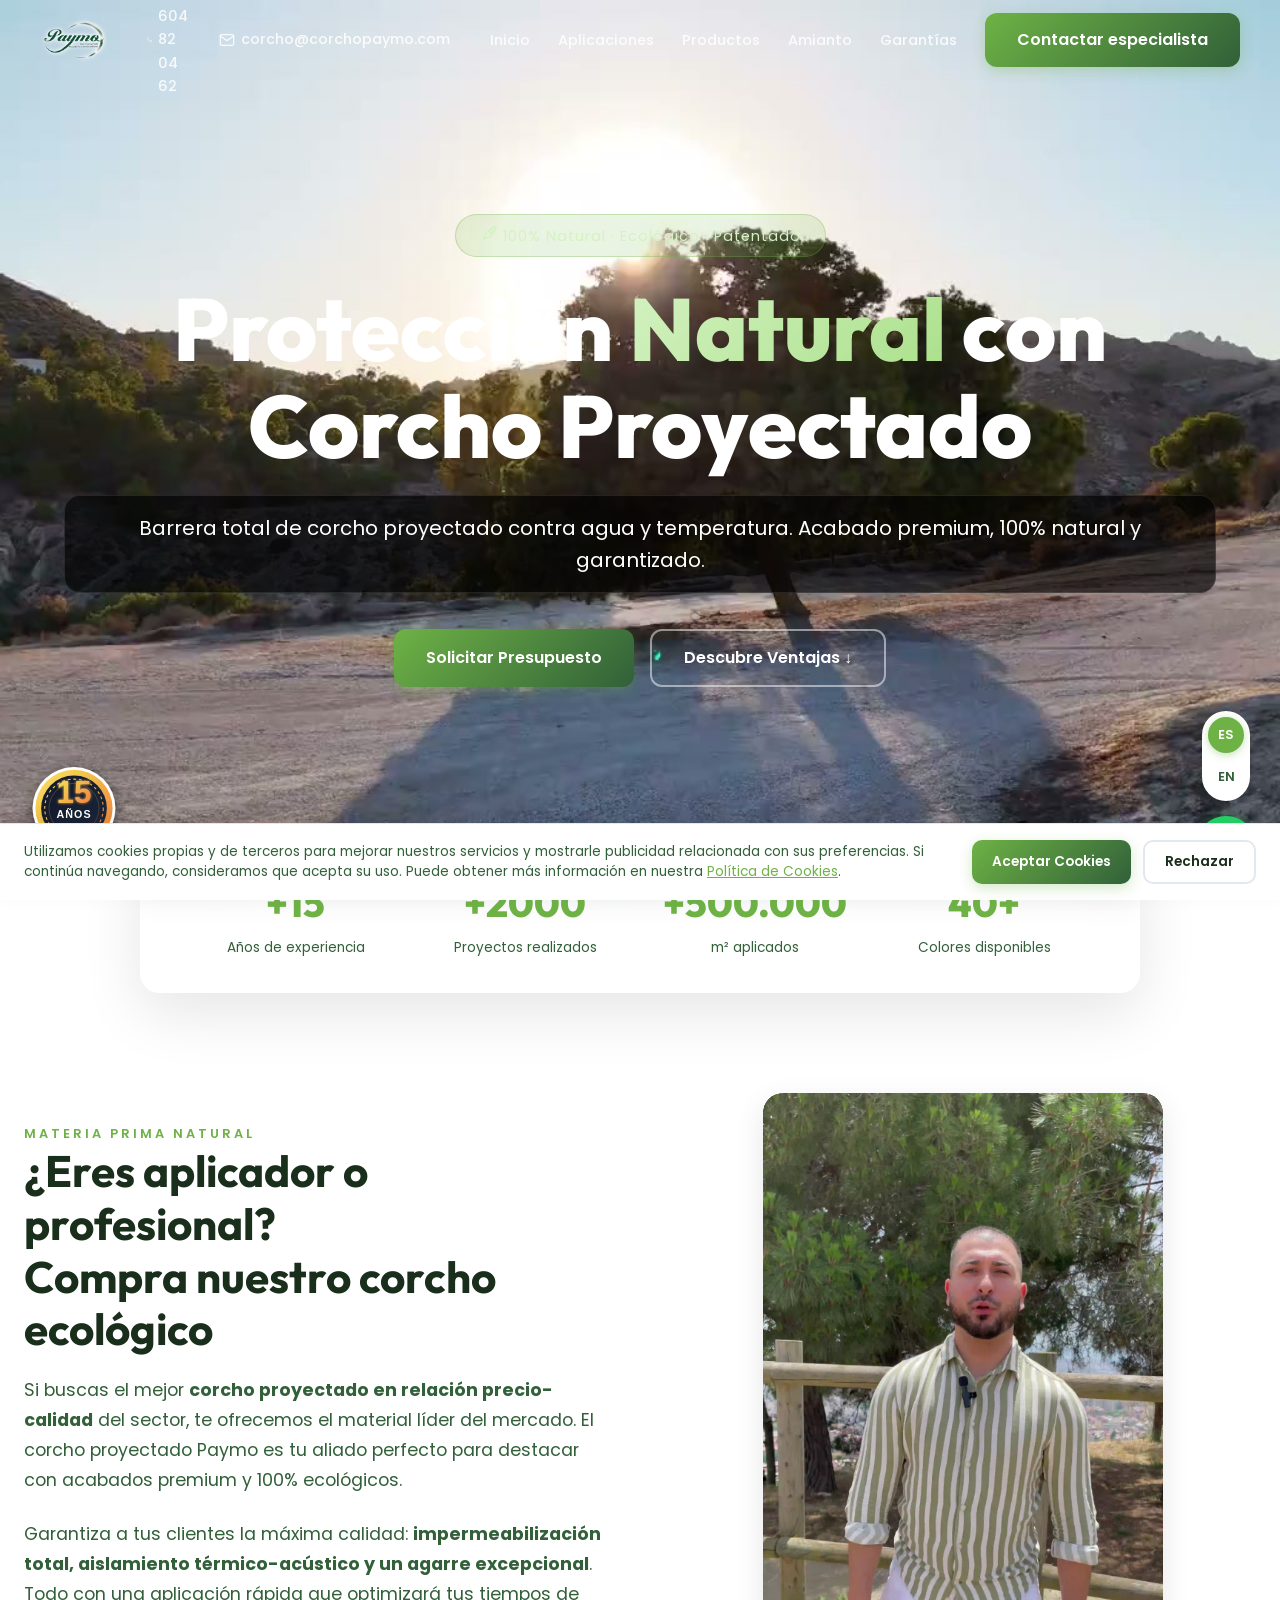
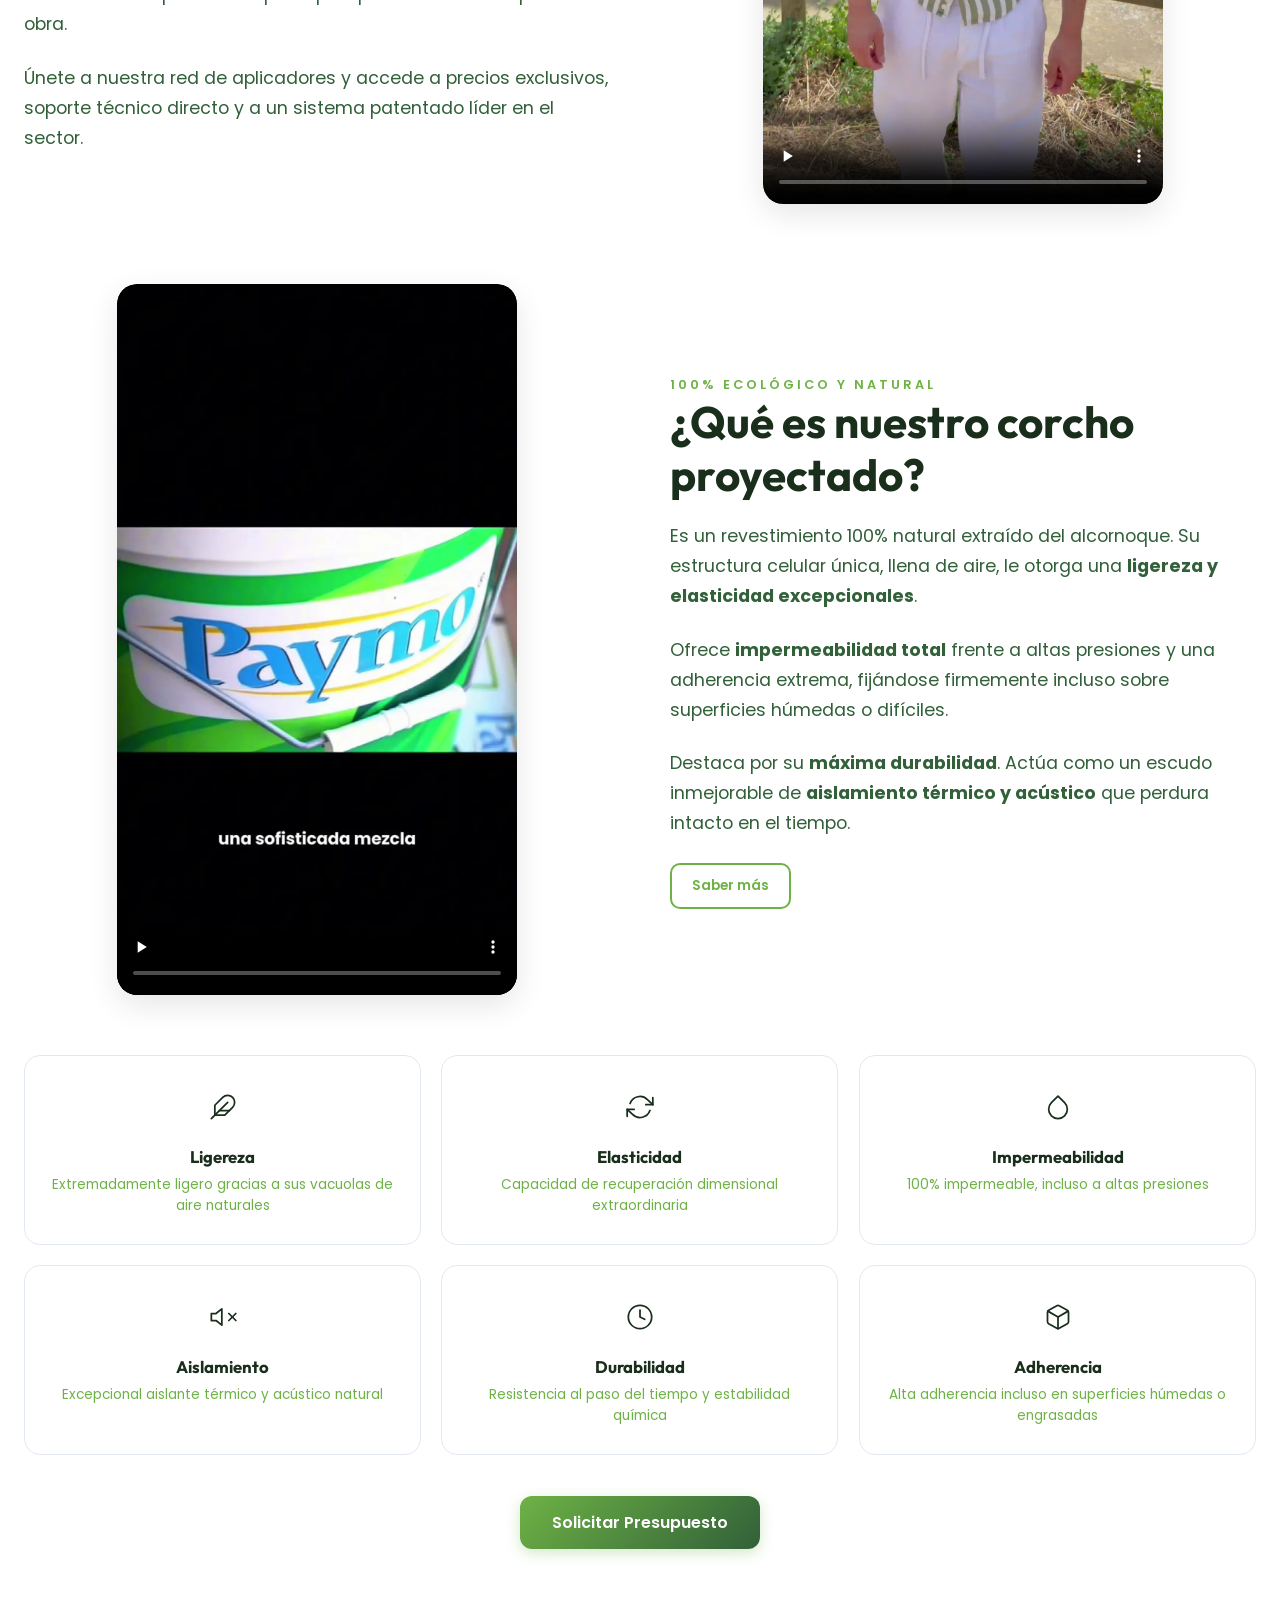
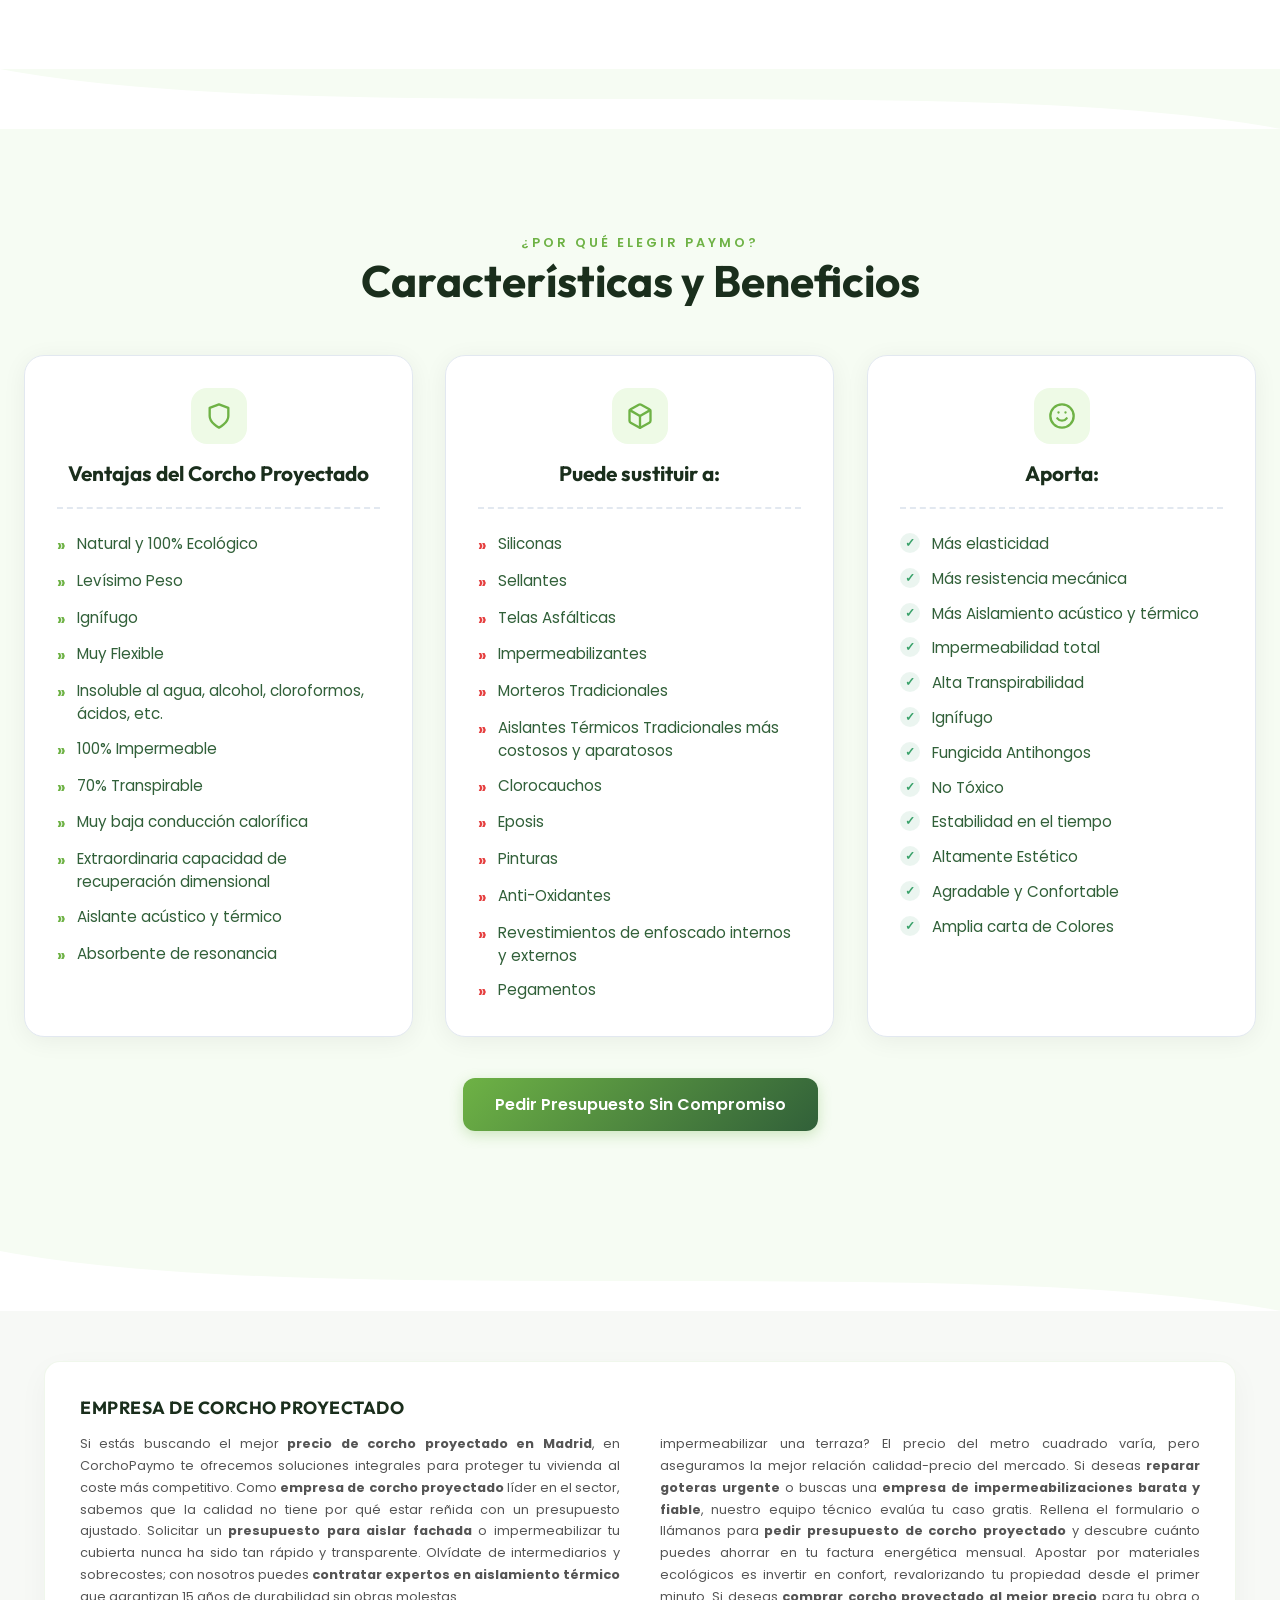
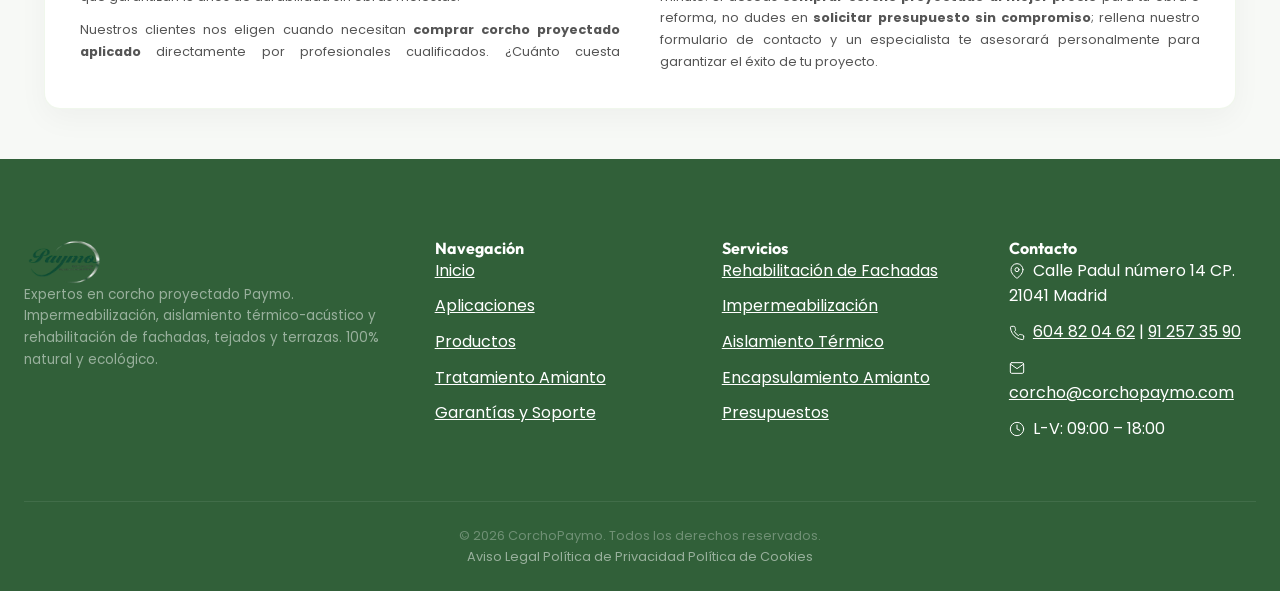
==== commit d94a2017: "Actualizar correo de contacto a corcho@corchopaymo.com" ====
--- a/index.html
+++ b/index.html
@@ -73,9 +73,9 @@
           <svg width="16" height="16" viewBox="0 0 24 24" fill="none" stroke="currentColor" stroke-width="2" stroke-linecap="round" stroke-linejoin="round"><path d="M22 16.92v3a2 2 0 0 1-2.18 2 19.79 19.79 0 0 1-8.63-3.07 19.5 19.5 0 0 1-6-6 19.79 19.79 0 0 1-3.07-8.67A2 2 0 0 1 4.11 2h3a2 2 0 0 1 2 1.72 12.84 12.84 0 0 0 .7 2.81 2 2 0 0 1-.45 2.11L8.09 9.91a16 16 0 0 0 6 6l1.27-1.27a2 2 0 0 1 2.11-.45 12.84 12.84 0 0 0 2.81.7A2 2 0 0 1 22 16.92z"/></svg>
           +34 604 82 04 62
         </a>
-        <a href="mailto:info@corchopaymo.com">
+        <a href="mailto:corcho@corchopaymo.com">
           <svg width="16" height="16" viewBox="0 0 24 24" fill="none" stroke="currentColor" stroke-width="2" stroke-linecap="round" stroke-linejoin="round"><path d="M4 4h16c1.1 0 2 .9 2 2v12c0 1.1-.9 2-2 2H4c-1.1 0-2-.9-2-2V6c0-1.1.9-2 2-2z"/><polyline points="22,6 12,13 2,6"/></svg>
-          info@corchopaymo.com
+          corcho@corchopaymo.com
         </a>
       </div>
 
@@ -409,7 +409,7 @@
         <ul class="footer__links footer__contact-list">
           <li><svg width="16" height="16" viewBox="0 0 24 24" fill="none" stroke="currentColor" stroke-width="1.5" stroke-linecap="round" stroke-linejoin="round" style="vertical-align:middle;margin-right:4px;"><path d="M21 10c0 7-9 13-9 13s-9-6-9-13a9 9 0 0 1 18 0z"/><circle cx="12" cy="10" r="3"/></svg> Calle Padul número 14 CP. 21041 Madrid</li>
           <li><svg width="16" height="16" viewBox="0 0 24 24" fill="none" stroke="currentColor" stroke-width="1.5" stroke-linecap="round" stroke-linejoin="round" style="vertical-align:middle;margin-right:4px;"><path d="M22 16.92v3a2 2 0 0 1-2.18 2 19.79 19.79 0 0 1-8.63-3.07 19.5 19.5 0 0 1-6-6 19.79 19.79 0 0 1-3.07-8.67A2 2 0 0 1 4.11 2h3a2 2 0 0 1 2 1.72 12.84 12.84 0 0 0 .7 2.81 2 2 0 0 1-.45 2.11L8.09 9.91a16 16 0 0 0 6 6l1.27-1.27a2 2 0 0 1 2.11-.45 12.84 12.84 0 0 0 2.81.7A2 2 0 0 1 22 16.92z"/></svg> <a href="tel:+34604820462">604 82 04 62</a> | <a href="tel:+34912573590">91 257 35 90</a></li>
-          <li><svg width="16" height="16" viewBox="0 0 24 24" fill="none" stroke="currentColor" stroke-width="1.5" stroke-linecap="round" stroke-linejoin="round" style="vertical-align:middle;margin-right:4px;"><path d="M4 4h16c1.1 0 2 .9 2 2v12c0 1.1-.9 2-2 2H4c-1.1 0-2-.9-2-2V6c0-1.1.9-2 2-2z"/><polyline points="22,6 12,13 2,6"/></svg> <a href="mailto:info@corchopaymo.com">info@corchopaymo.com</a></li>
+          <li><svg width="16" height="16" viewBox="0 0 24 24" fill="none" stroke="currentColor" stroke-width="1.5" stroke-linecap="round" stroke-linejoin="round" style="vertical-align:middle;margin-right:4px;"><path d="M4 4h16c1.1 0 2 .9 2 2v12c0 1.1-.9 2-2 2H4c-1.1 0-2-.9-2-2V6c0-1.1.9-2 2-2z"/><polyline points="22,6 12,13 2,6"/></svg> <a href="mailto:corcho@corchopaymo.com">corcho@corchopaymo.com</a></li>
           <li><svg width="16" height="16" viewBox="0 0 24 24" fill="none" stroke="currentColor" stroke-width="1.5" stroke-linecap="round" stroke-linejoin="round" style="vertical-align:middle;margin-right:4px;"><circle cx="12" cy="12" r="10"/><polyline points="12 6 12 12 16 14"/></svg> L-V: 09:00 – 18:00</li>
         </ul>
       </div>
@@ -489,7 +489,7 @@
   "description": "Expertos en corcho proyectado Paymo para impermeabilización, aislamiento térmico-acústico, encapsulamiento de amianto y rehabilitación de fachadas, tejados y terrazas.",
   "url": "https://www.corchopaymo.com",
   "telephone": "+34604820462",
-  "email": "info@corchopaymo.com",
+  "email": "corcho@corchopaymo.com",
   "address": {
     "@type": "PostalAddress",
     "streetAddress": "C/ Maderas N 6",
@@ -566,8 +566,19 @@
         <input type="tel" id="modal-phone" class="form-input" placeholder="+34 604 82 04 62" pattern="^\+34\s?6[0-9]{8}$" title="Debe contener +34, empezar por 6 y tener 9 dígitos en total." required>
       </div>
       <div class="form-group" style="margin-top: 16px;">
+        <label for="modal-service" style="font-size: 0.9rem; margin-bottom: 6px; display: block; color: var(--color-text-primary);">¿En qué podemos ayudarte? *</label>
+        <select id="modal-service" class="form-input" required style="cursor: pointer; appearance: auto; background-color: white;">
+          <option value="" disabled selected>Selecciona una opción...</option>
+          <option value="Quiero saber el precio">Quiero saber el precio de aplicar corcho</option>
+          <option value="Impermeabilizar tejado/terraza">Impermeabilizar un tejado o terraza</option>
+          <option value="Problemas de humedades">Tengo problemas de humedades/condensación</option>
+          <option value="Comprar material">Quiero comprar material (Venta directa)</option>
+          <option value="Otra consulta">Otra consulta</option>
+        </select>
+      </div>
+      <div class="form-group" style="margin-top: 16px;">
         <label for="modal-message" style="font-size: 0.9rem; margin-bottom: 6px; display: block; color: var(--color-text-primary);">Mensaje (Opcional)</label>
-        <textarea id="modal-message" class="form-textarea" rows="2" placeholder="¿En qué podemos ayudarte?"></textarea>
+        <textarea id="modal-message" class="form-textarea" rows="2" placeholder="Escribe aquí si necesitas darnos más detalles..."></textarea>
       </div>
       <div class="form-group" style="margin-top: 16px; margin-bottom: 24px; display: flex; align-items: start; gap: 10px;">
         <input type="checkbox" id="modal-privacy" required style="width: 24px; height: 24px; margin-top: 2px; cursor: pointer; flex-shrink: 0;">
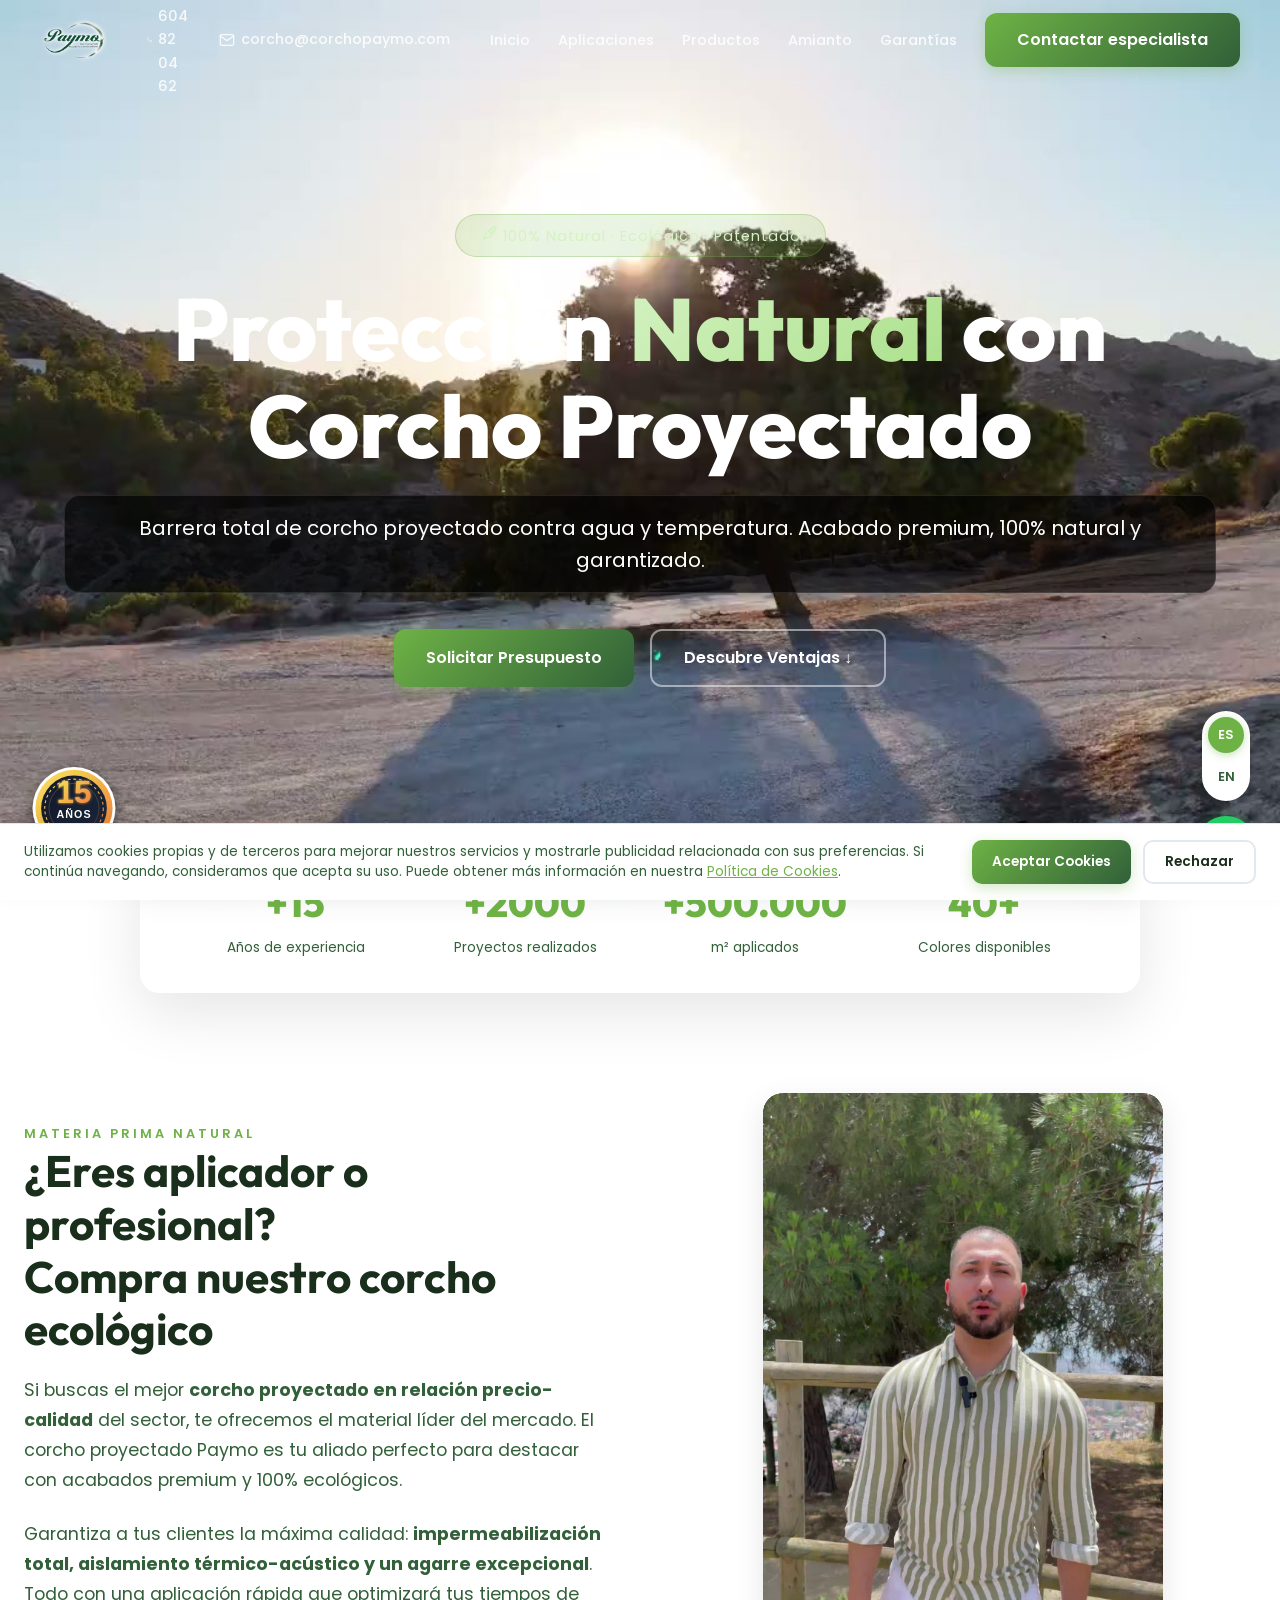
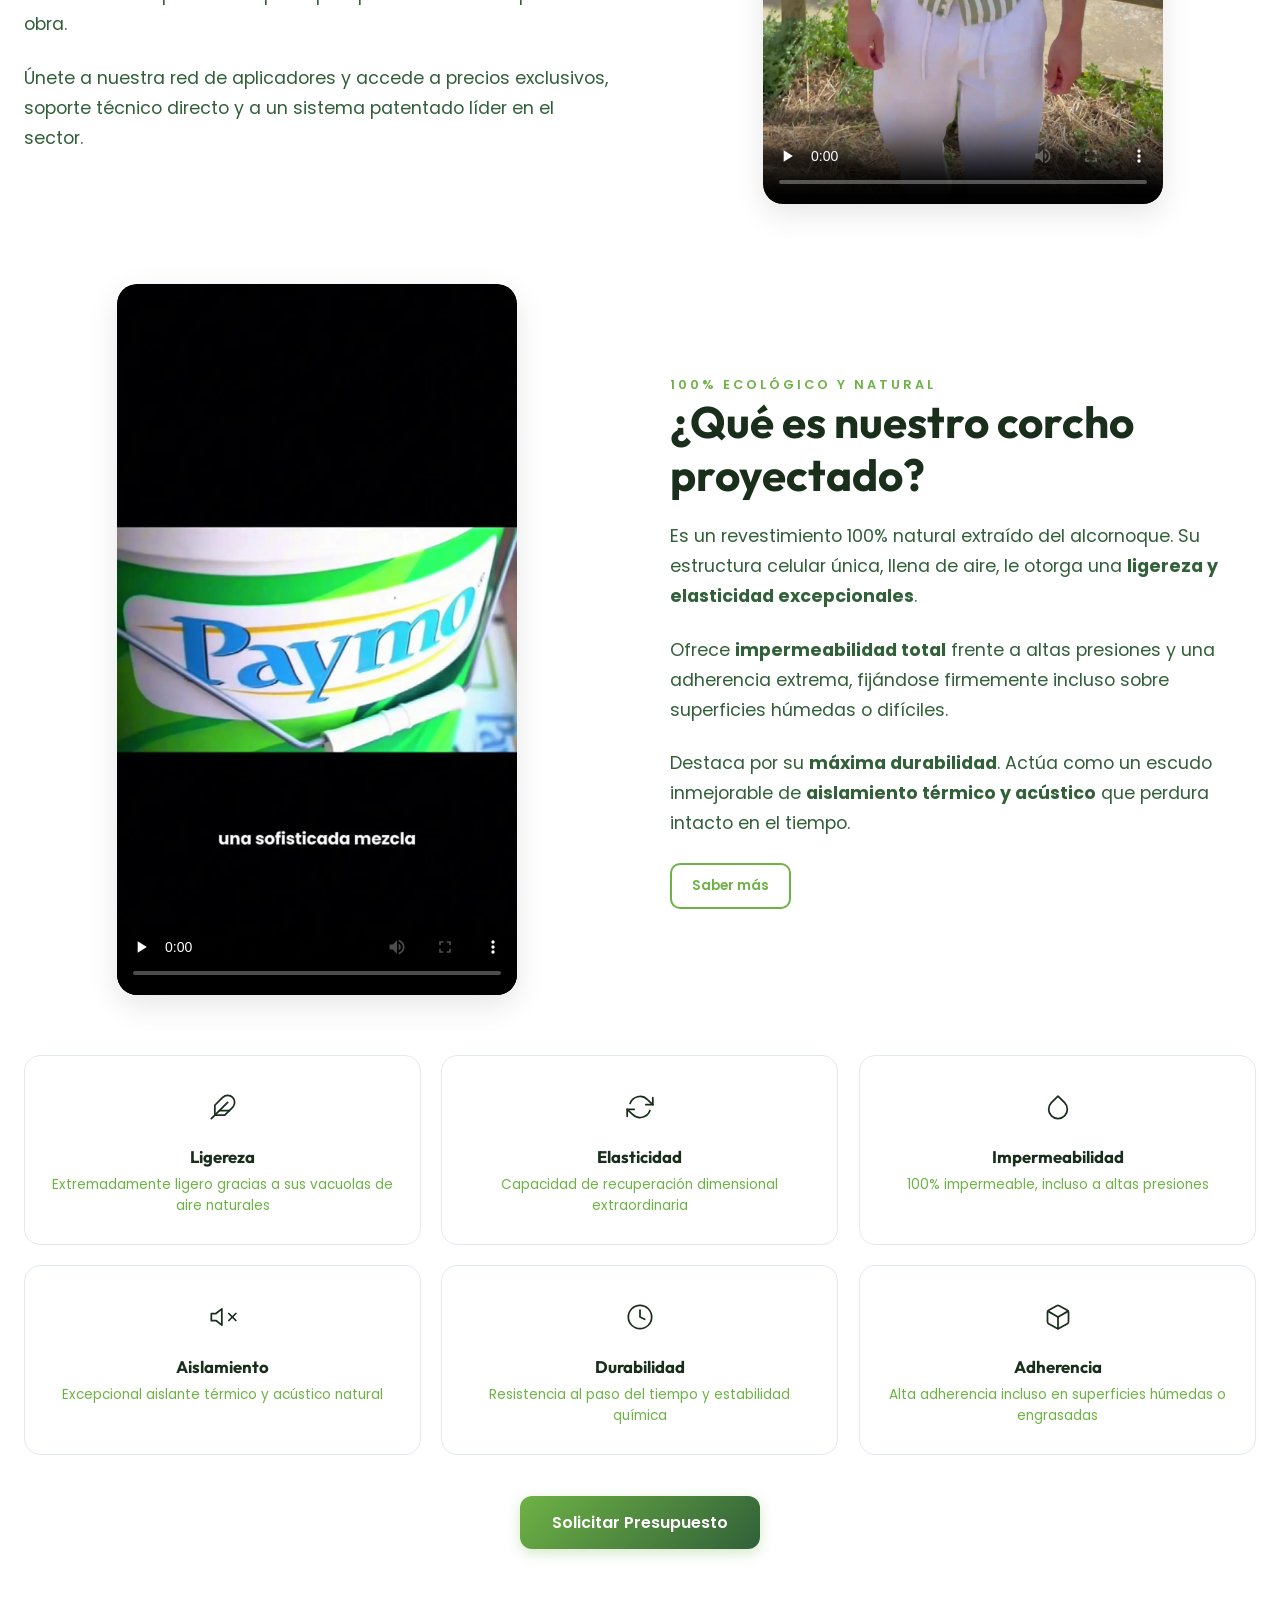
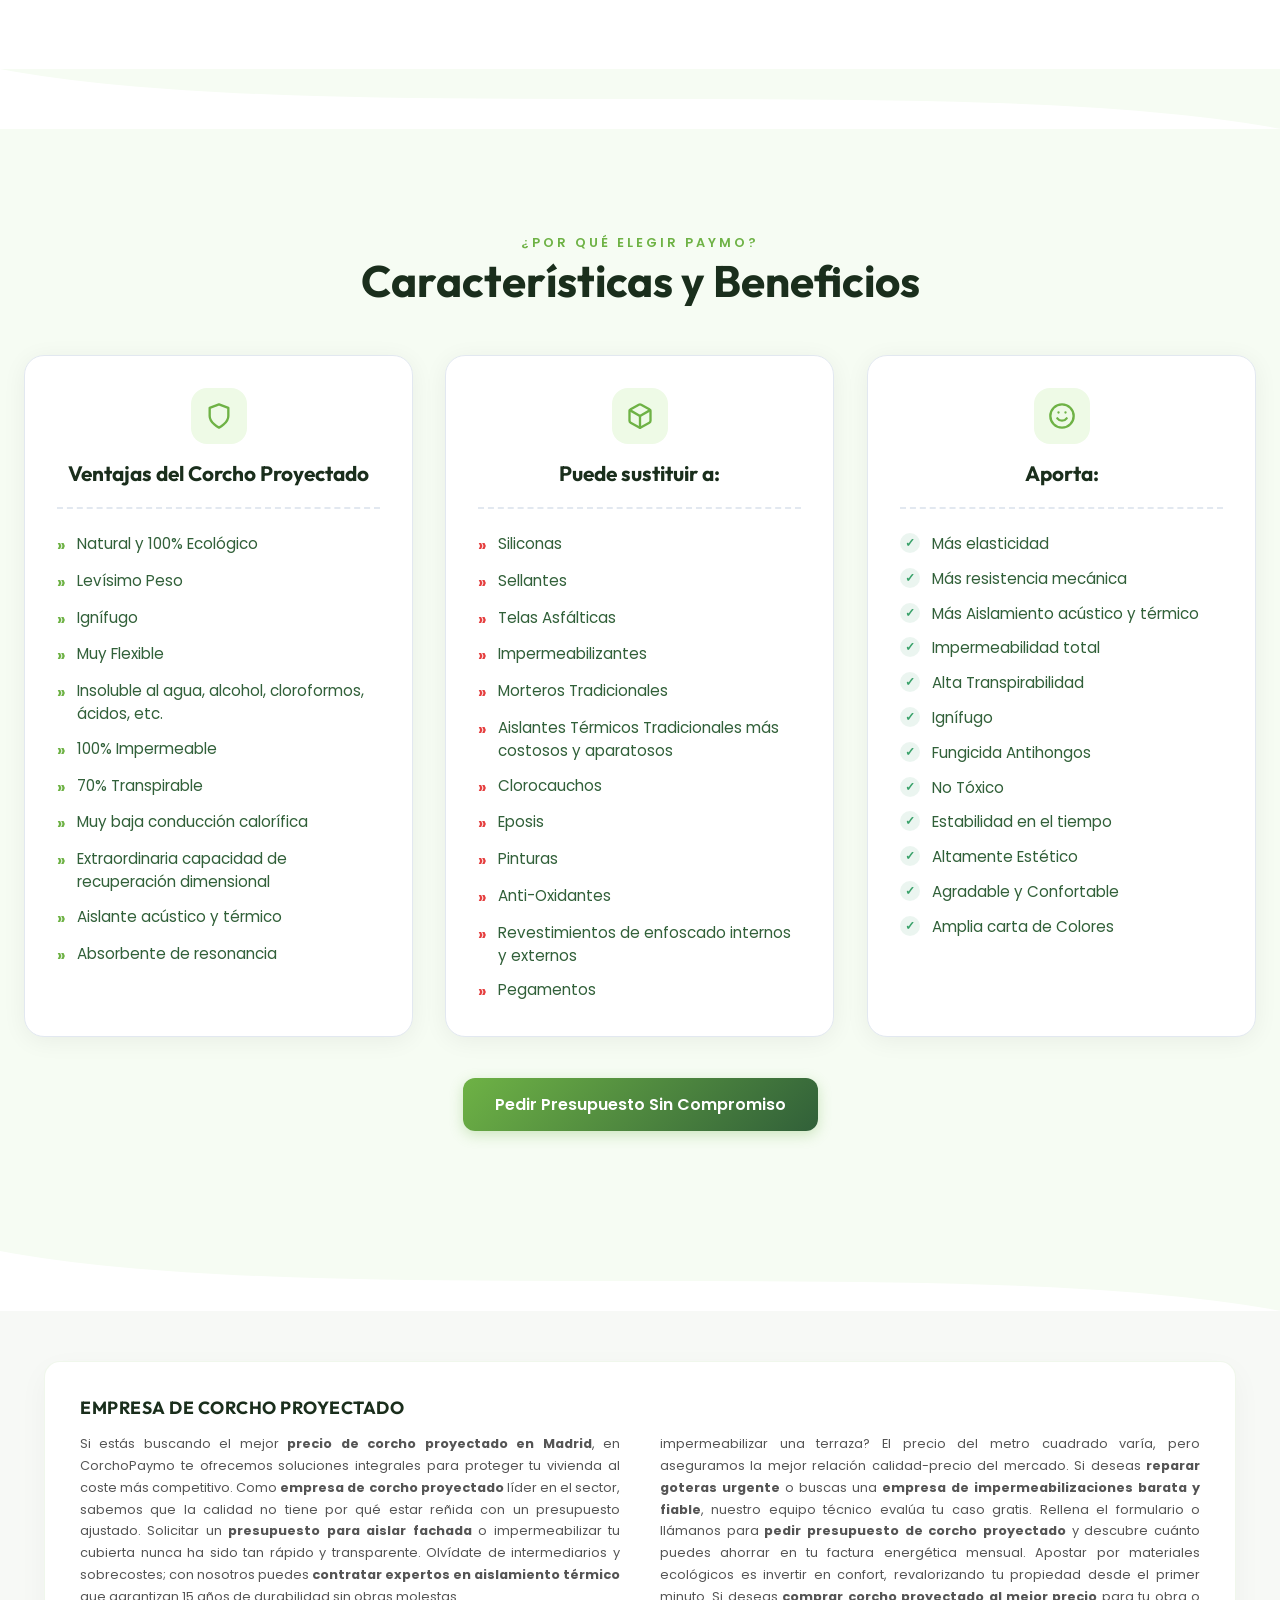
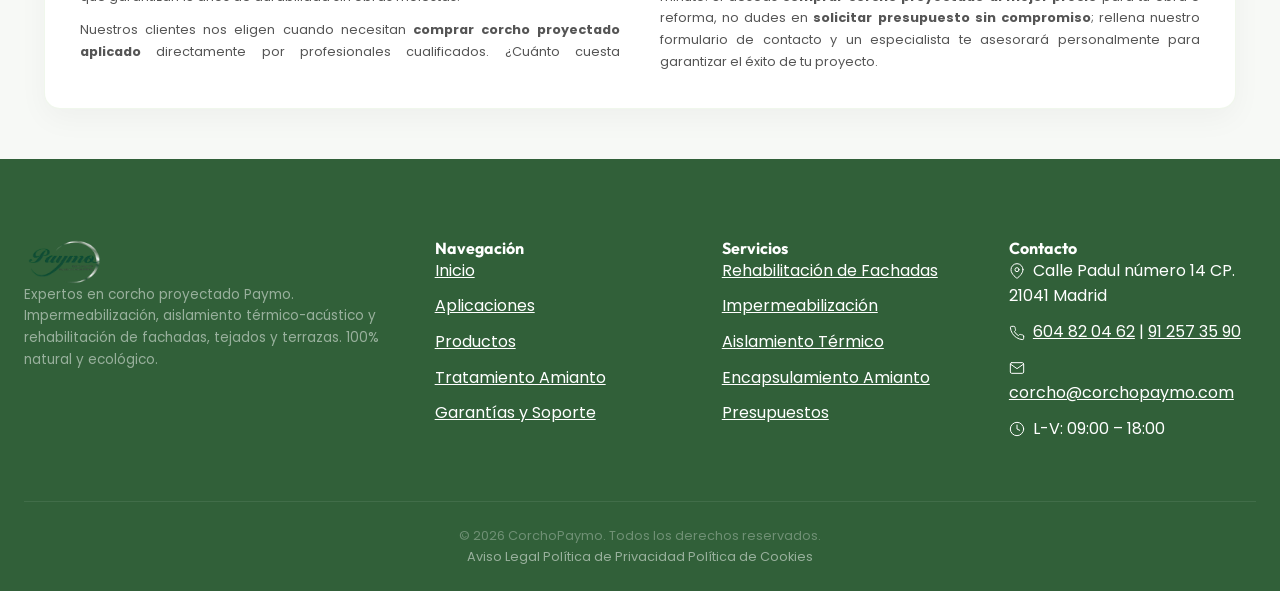
==== commit f6ad6f44: "Mejorar SEO para busqueda de corcho proyectado y anadir schema.org" ====
--- a/index.html
+++ b/index.html
@@ -19,8 +19,8 @@
 </script>
   <meta charset="UTF-8">
   <meta name="viewport" content="width=device-width, initial-scale=1.0">
-  <title>Corcho Proyectado en Madrid | Presupuesto Gratis - CorchoPaymo</title>
-  <meta name="description" content="¿Buscas el mejor precio de corcho proyectado en Madrid? Expertos en aislamiento térmico e impermeabilización. Pide tu presupuesto GRATIS y sin compromiso.">
+  <title>Comprar Corcho Proyectado en Madrid al Mejor Precio | CorchoPaymo</title>
+  <meta name="description" content="Especialistas en venta y aplicación de corcho proyectado en Madrid. Aisla tu vivienda de humedades y frío con nuestro corcho natural. ¡Pide presupuesto gratis!">
   <meta name="keywords" content="corcho proyectado, precio corcho proyectado, paymo, impermeabilizar tejados madrid, aislamiento térmico, encapsulamiento amianto, rehabilitación fachadas, corcho natural, ecológico, Madrid">
   <meta property="og:title" content="CorchoPaymo — Corcho Proyectado Profesional">
   <meta property="og:description" content="Soluciones de corcho proyectado Paymo para proteger, impermeabilizar y aislar cualquier superficie. 100% natural y ecológico.">
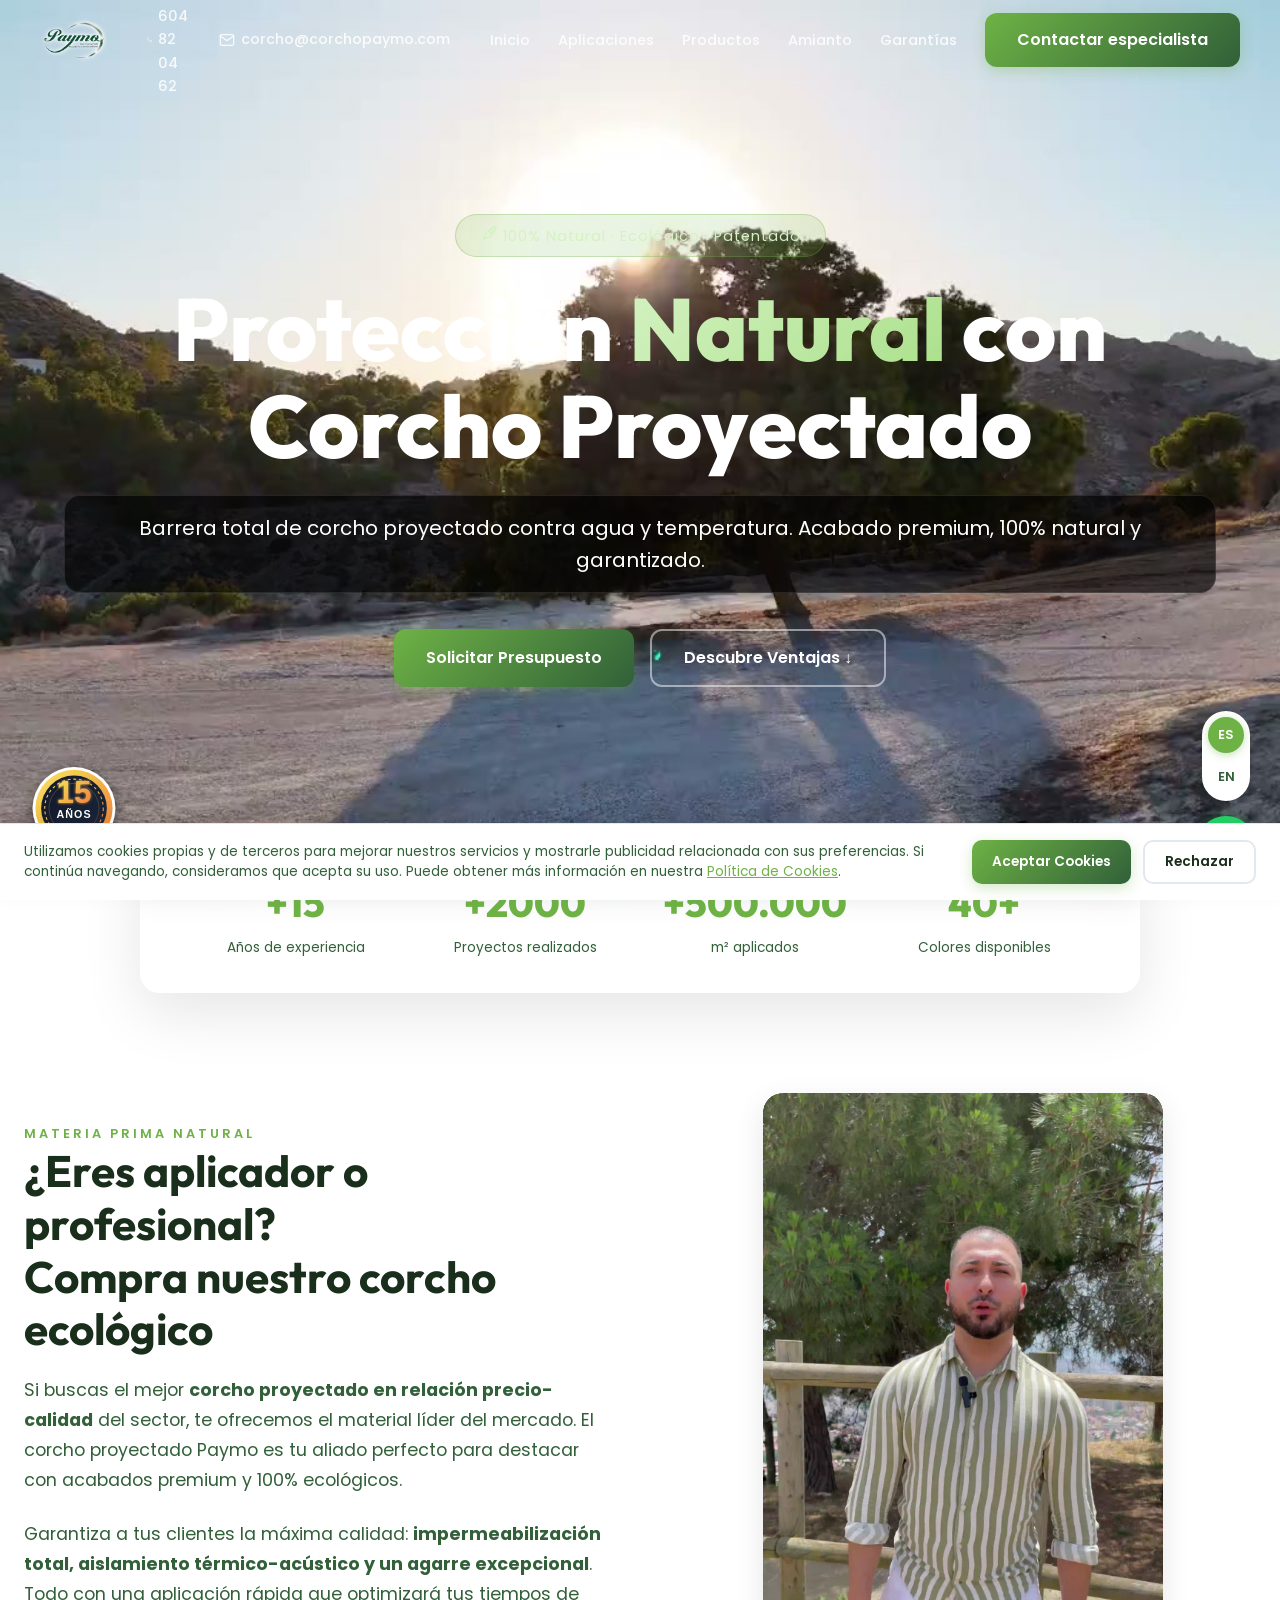
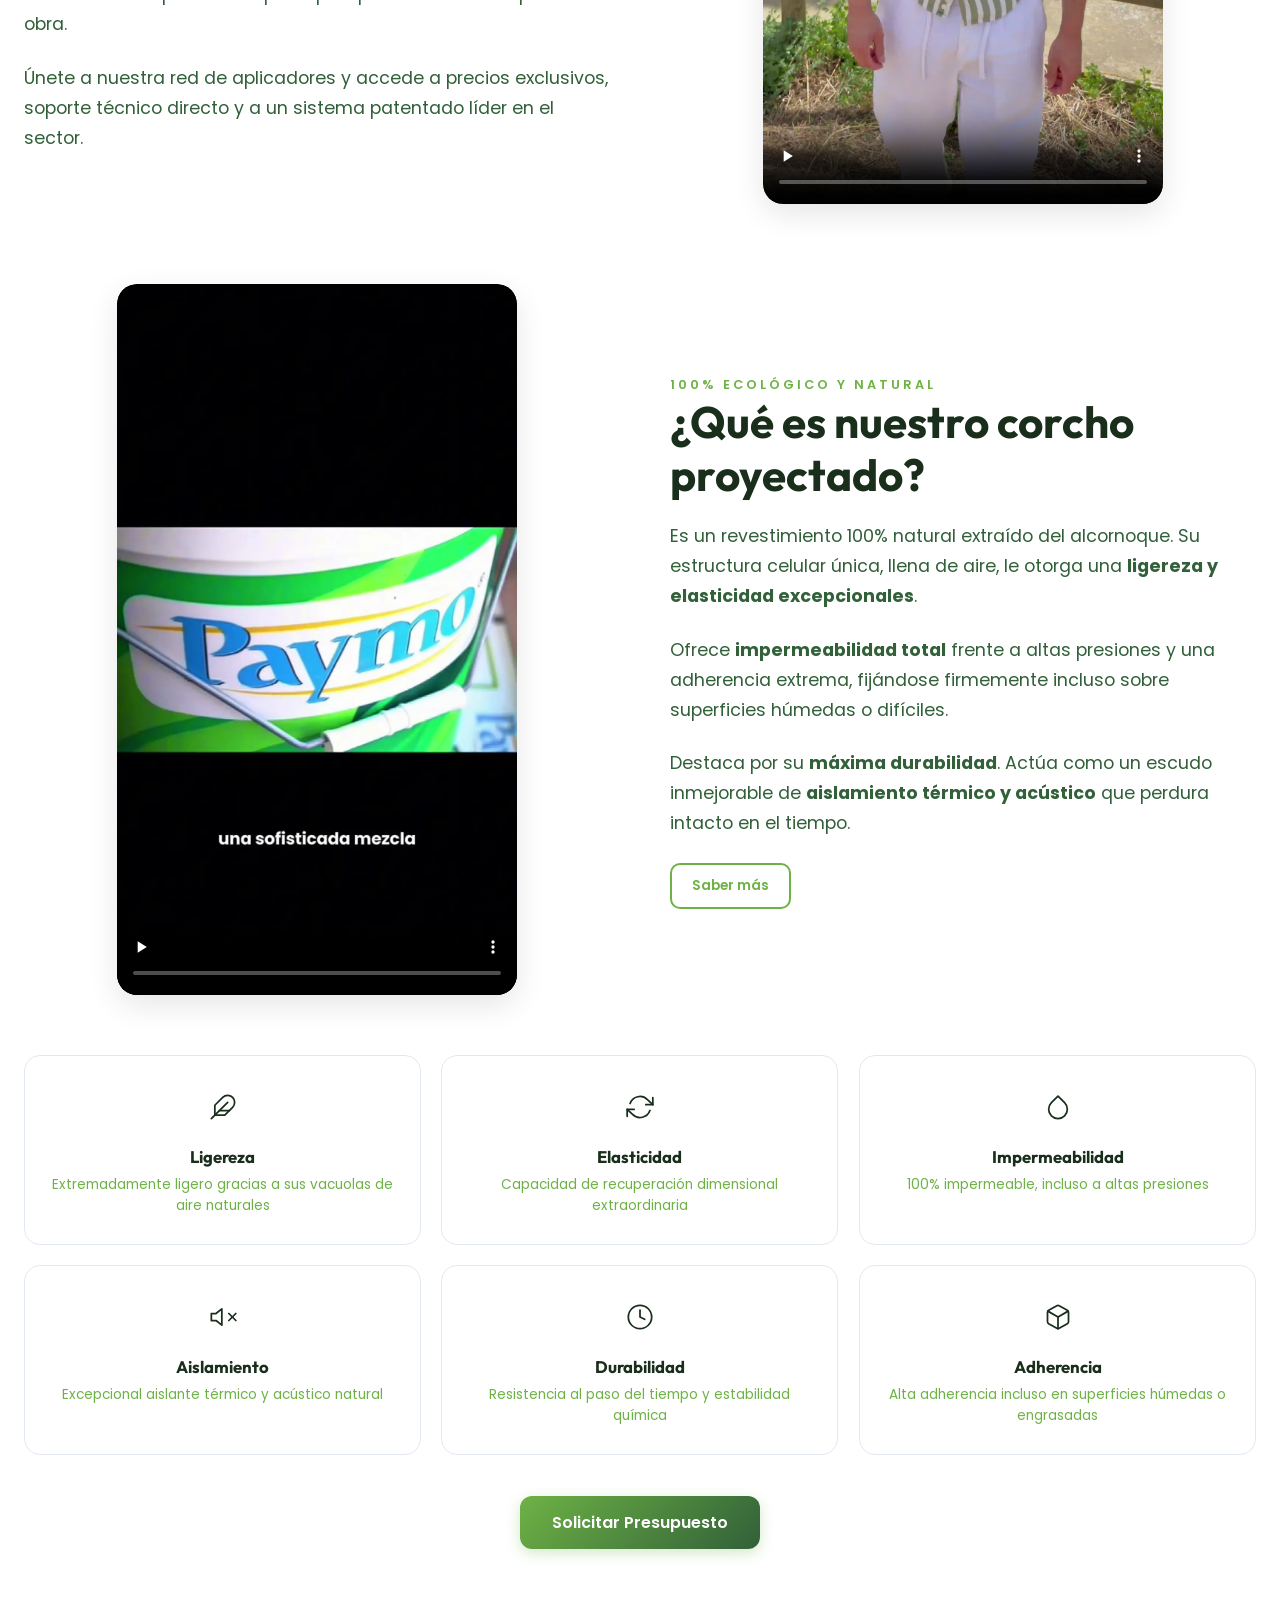
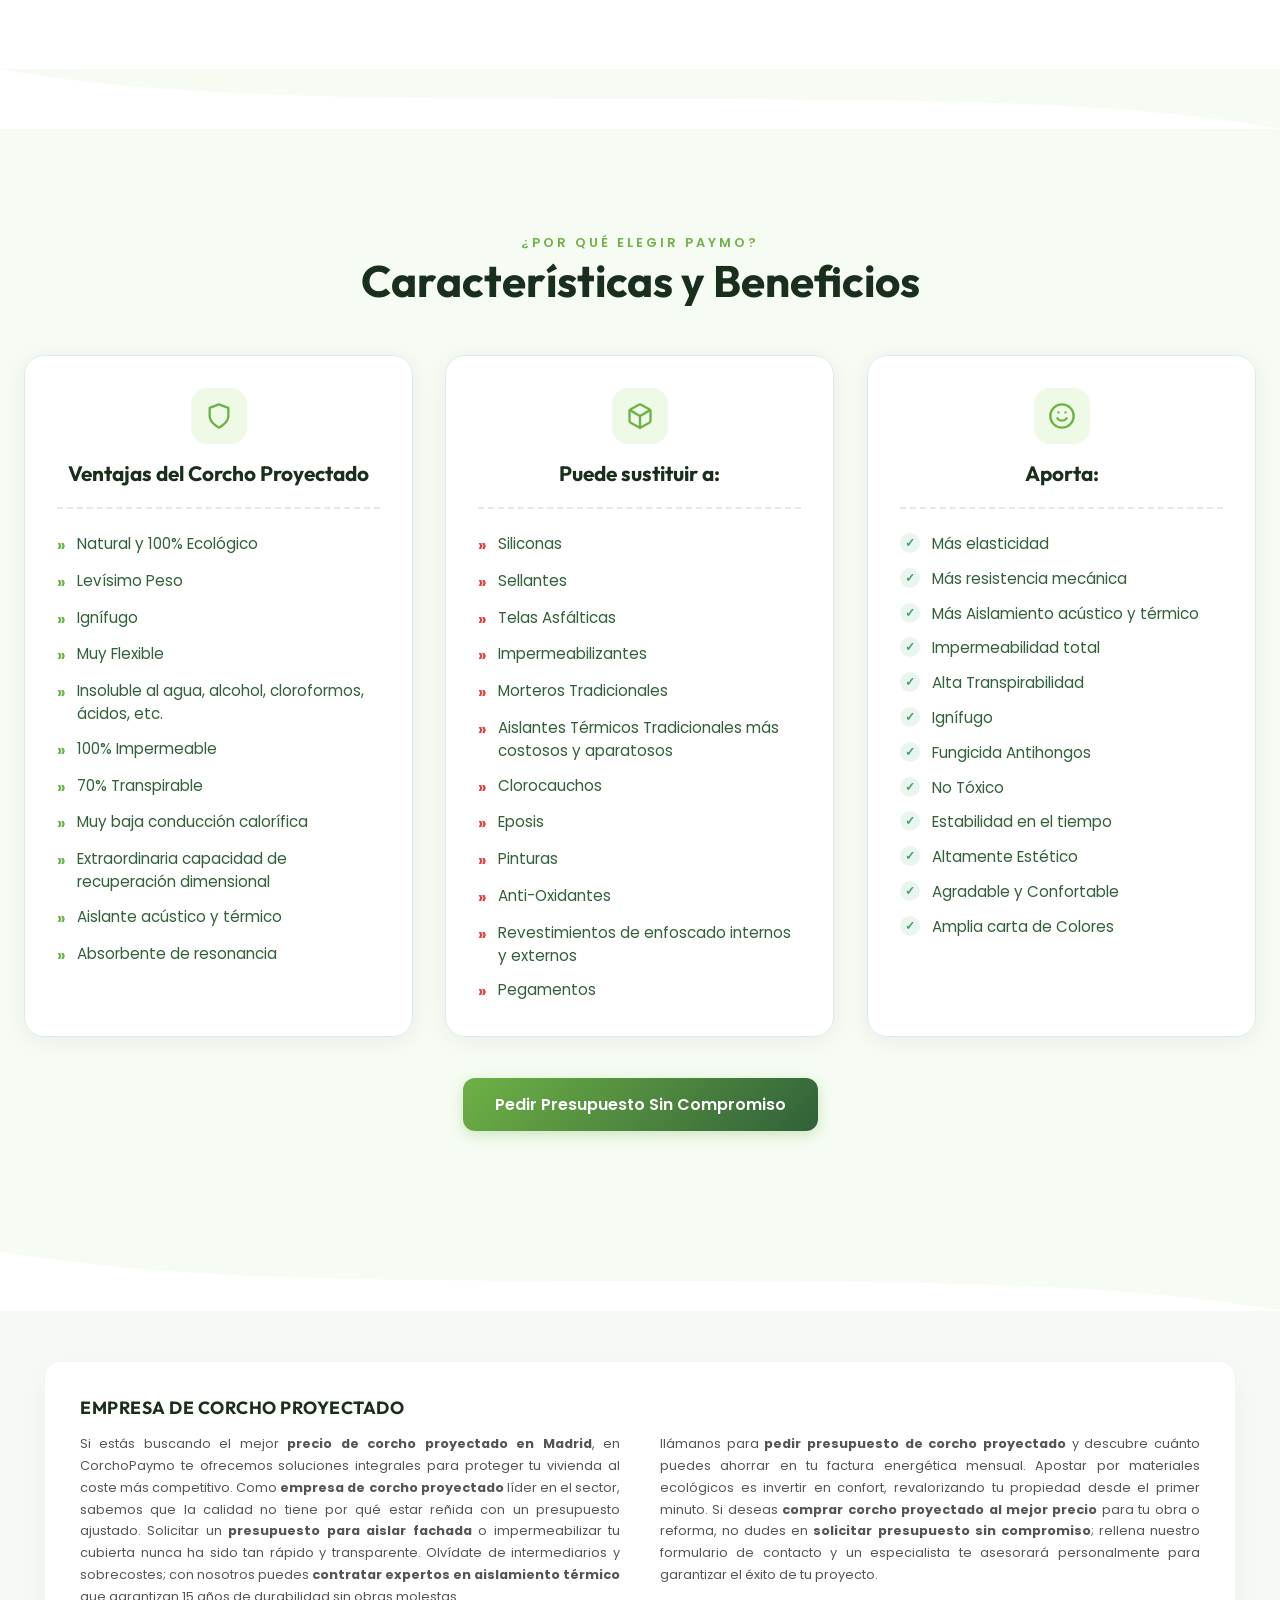
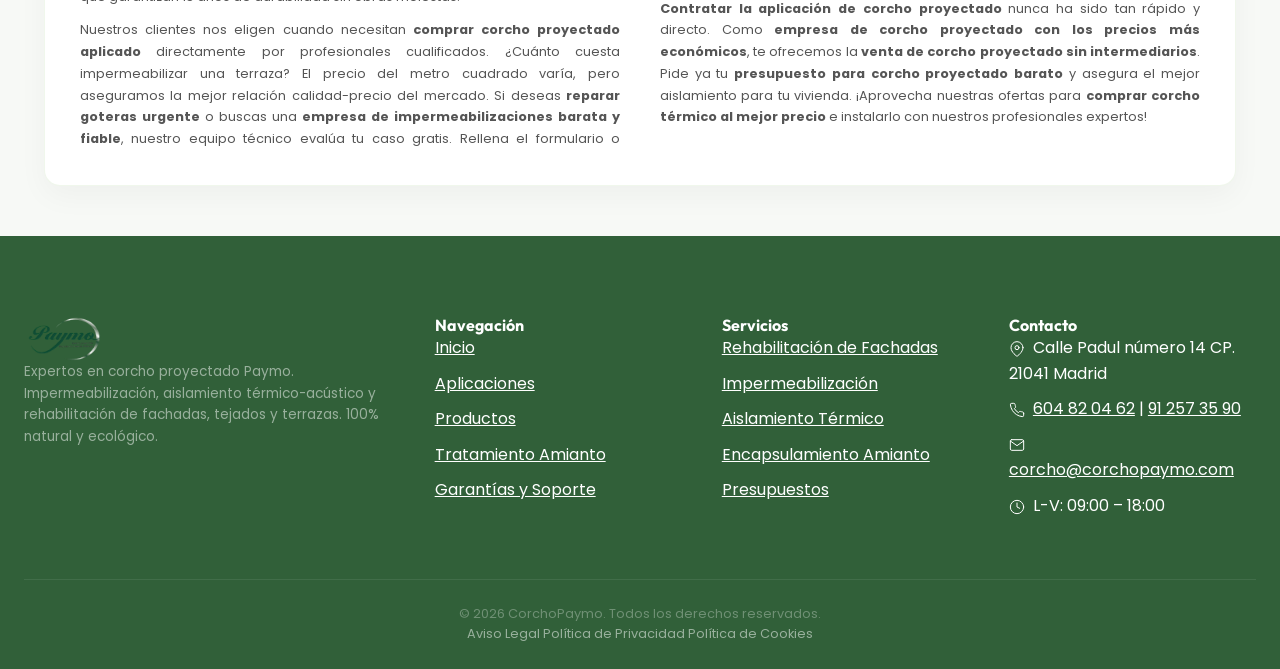
==== commit cdf1f3f8: "feat(seo): añadir palabras clave transaccionales en todas las secciones" ====
--- a/index.html
+++ b/index.html
@@ -356,6 +356,8 @@
       <div style="font-size: 0.8rem; color: #555; line-height: 1.7; column-count: 2; column-gap: 40px; text-align: justify;" class="seo-columns">
         <p style="margin-bottom: 12px;">Si estás buscando el mejor <strong>precio de corcho proyectado en Madrid</strong>, en CorchoPaymo te ofrecemos soluciones integrales para proteger tu vivienda al coste más competitivo. Como <strong>empresa de corcho proyectado</strong> líder en el sector, sabemos que la calidad no tiene por qué estar reñida con un presupuesto ajustado. Solicitar un <strong>presupuesto para aislar fachada</strong> o impermeabilizar tu cubierta nunca ha sido tan rápido y transparente. Olvídate de intermediarios y sobrecostes; con nosotros puedes <strong>contratar expertos en aislamiento térmico</strong> que garantizan 15 años de durabilidad sin obras molestas.</p>
         <p style="margin-bottom: 0;">Nuestros clientes nos eligen cuando necesitan <strong>comprar corcho proyectado aplicado</strong> directamente por profesionales cualificados. ¿Cuánto cuesta impermeabilizar una terraza? El precio del metro cuadrado varía, pero aseguramos la mejor relación calidad-precio del mercado. Si deseas <strong>reparar goteras urgente</strong> o buscas una <strong>empresa de impermeabilizaciones barata y fiable</strong>, nuestro equipo técnico evalúa tu caso gratis. Rellena el formulario o llámanos para <strong>pedir presupuesto de corcho proyectado</strong> y descubre cuánto puedes ahorrar en tu factura energética mensual. Apostar por materiales ecológicos es invertir en confort, revalorizando tu propiedad desde el primer minuto. Si deseas <strong>comprar corcho proyectado al mejor precio</strong> para tu obra o reforma, no dudes en <strong>solicitar presupuesto sin compromiso</strong>; rellena nuestro formulario de contacto y un especialista te asesorará personalmente para garantizar el éxito de tu proyecto.</p>
+      
+        <p style="margin-top: 12px; margin-bottom: 0;"><strong>Contratar la aplicación de corcho proyectado</strong> nunca ha sido tan rápido y directo. Como <strong>empresa de corcho proyectado con los precios más económicos</strong>, te ofrecemos la <strong>venta de corcho proyectado sin intermediarios</strong>. Pide ya tu <strong>presupuesto para corcho proyectado barato</strong> y asegura el mejor aislamiento para tu vivienda. ¡Aprovecha nuestras ofertas para <strong>comprar corcho térmico al mejor precio</strong> e instalarlo con nuestros profesionales expertos!</p>
       </div>
       <style>
         @media (max-width: 768px) {
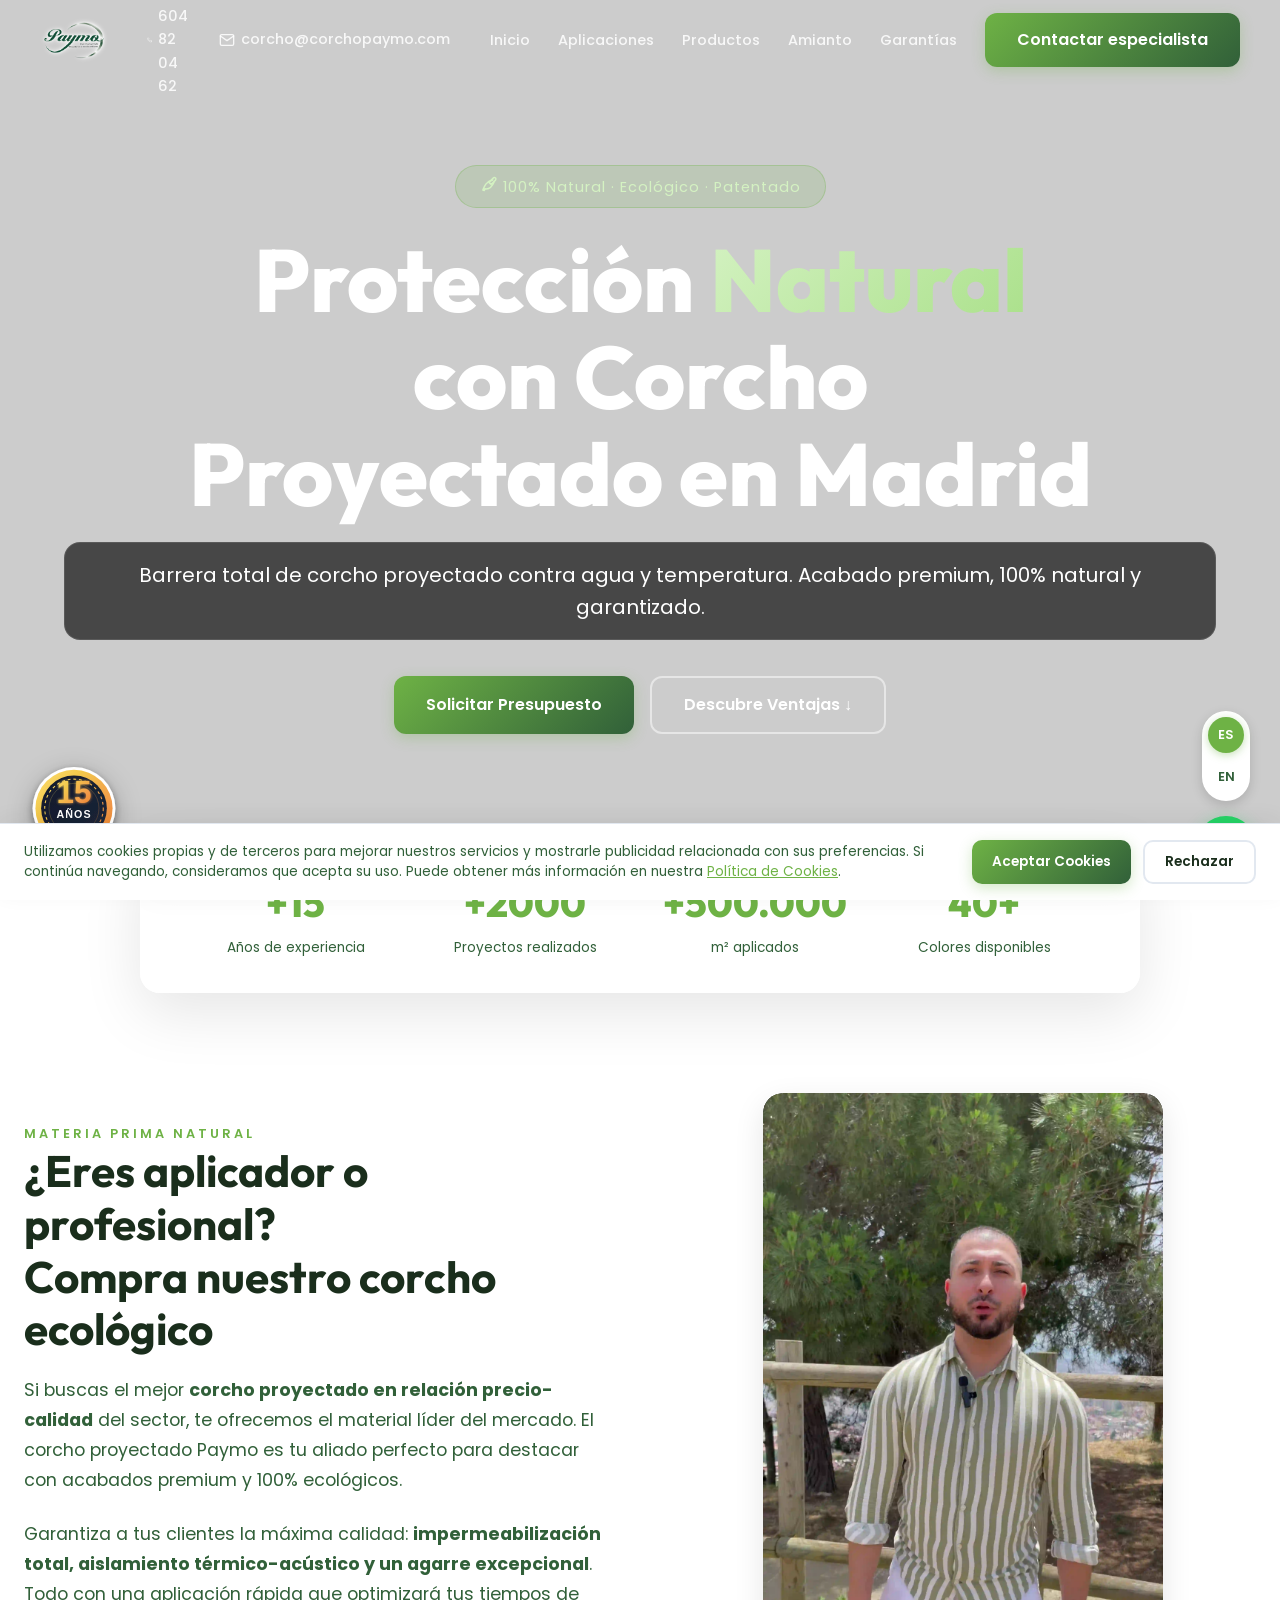
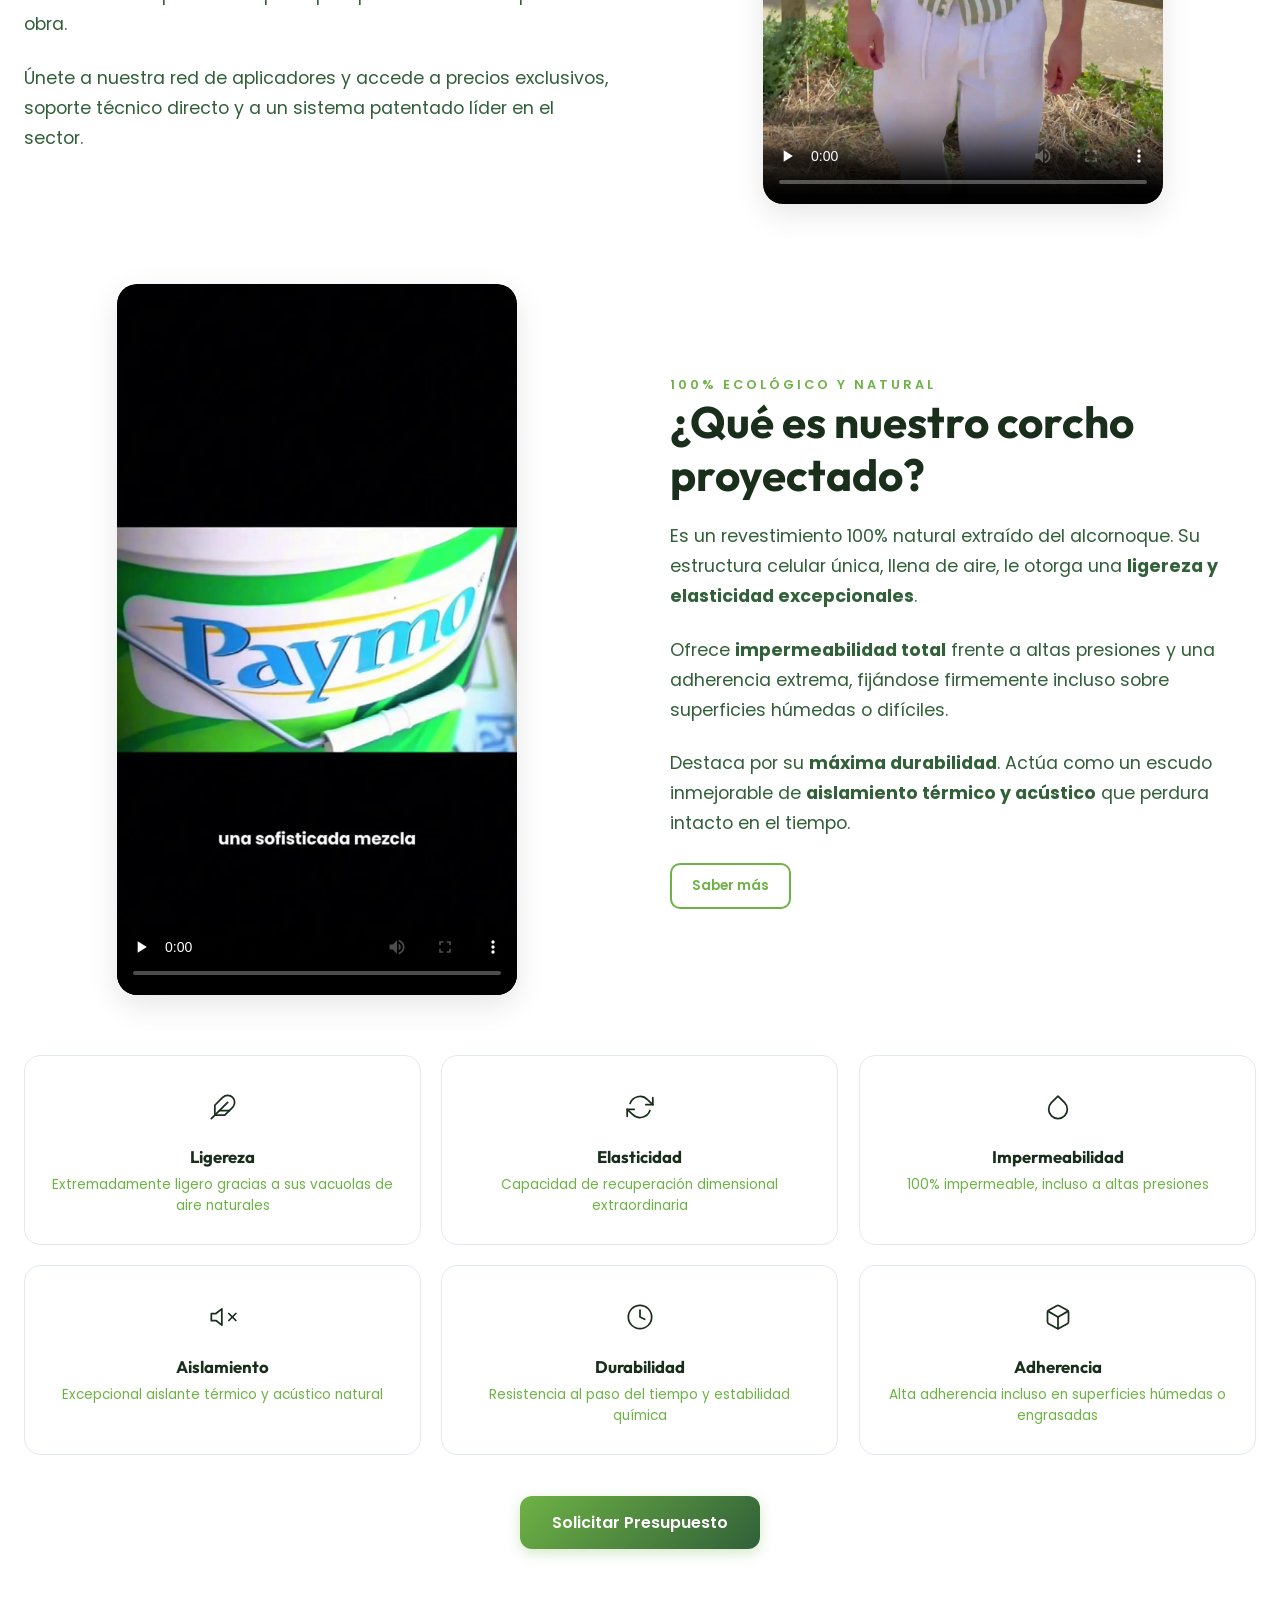
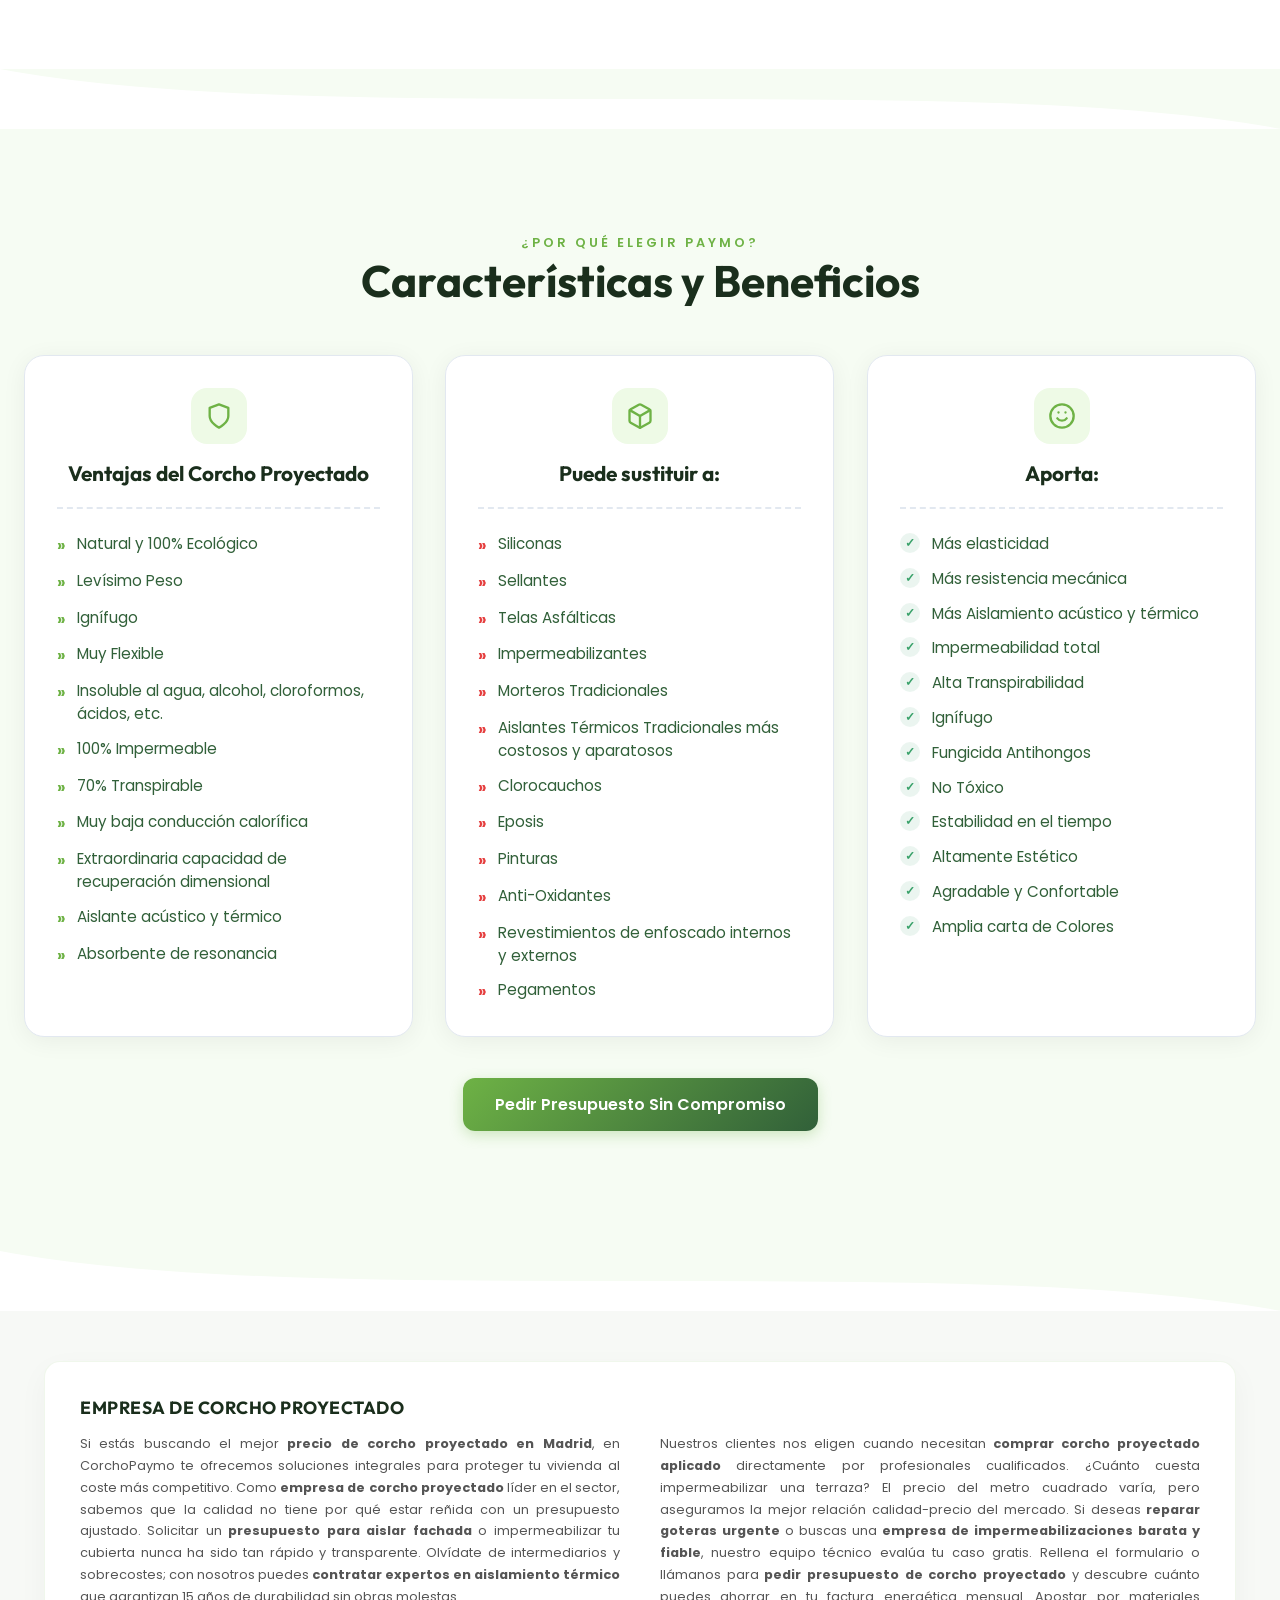
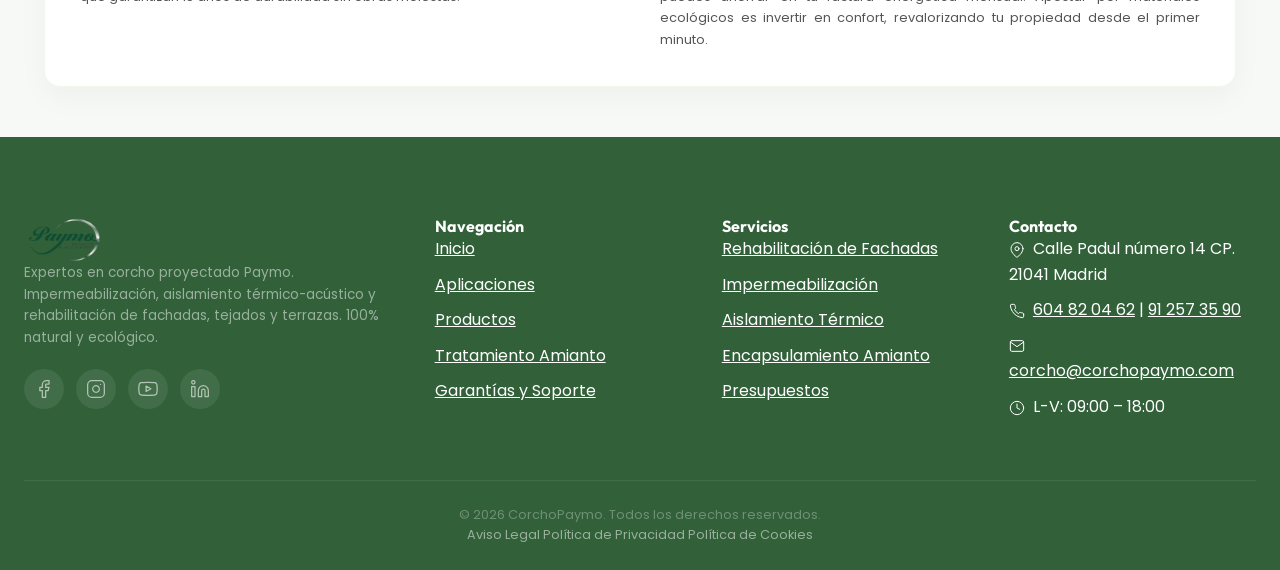
==== commit cb9c2442: "SEO: Recuperar 'Madrid' en etiquetas meta, title y h1" ====
--- a/index.html
+++ b/index.html
@@ -1,13 +1,6 @@
 <!DOCTYPE html>
 <html lang="es">
 <head>
-<!-- Google Tag Manager -->
-<script>(function(w,d,s,l,i){w[l]=w[l]||[];w[l].push({'gtm.start':
-new Date().getTime(),event:'gtm.js'});var f=d.getElementsByTagName(s)[0],
-j=d.createElement(s),dl=l!='dataLayer'?'&l='+l:'';j.async=true;j.src=
-'https://www.googletagmanager.com/gtm.js?id='+i+dl;f.parentNode.insertBefore(j,f);
-})(window,document,'script','dataLayer','GTM-M8VXWZ7Z');</script>
-<!-- End Google Tag Manager -->
 <!-- Google tag (gtag.js) -->
 <script async src="https://www.googletagmanager.com/gtag/js?id=G-RHNSBFNV2L"></script>
 <script>
@@ -19,11 +12,11 @@
 </script>
   <meta charset="UTF-8">
   <meta name="viewport" content="width=device-width, initial-scale=1.0">
-  <title>Comprar Corcho Proyectado en Madrid al Mejor Precio | CorchoPaymo</title>
-  <meta name="description" content="Especialistas en venta y aplicación de corcho proyectado en Madrid. Aisla tu vivienda de humedades y frío con nuestro corcho natural. ¡Pide presupuesto gratis!">
+  <title>Corcho Proyectado en Madrid | Impermeabilización y Aislamiento - CorchoPaymo</title>
+  <meta name="description" content="CorchoPaymo: expertos en corcho proyectado Paymo en Madrid, un producto patentado 100% natural para impermeabilización, aislamiento térmico, encapsulamiento de amianto y rehabilitación de fachadas, tejados y terrazas.">
   <meta name="keywords" content="corcho proyectado, precio corcho proyectado, paymo, impermeabilizar tejados madrid, aislamiento térmico, encapsulamiento amianto, rehabilitación fachadas, corcho natural, ecológico, Madrid">
-  <meta property="og:title" content="CorchoPaymo — Corcho Proyectado Profesional">
-  <meta property="og:description" content="Soluciones de corcho proyectado Paymo para proteger, impermeabilizar y aislar cualquier superficie. 100% natural y ecológico.">
+  <meta property="og:title" content="Corcho Proyectado en Madrid - CorchoPaymo">
+  <meta property="og:description" content="Soluciones de corcho proyectado Paymo en Madrid para proteger, impermeabilizar y aislar cualquier superficie. 100% natural y ecológico.">
   <meta property="og:type" content="website">
   <meta property="og:url" content="https://www.corchopaymo.com">
   <meta property="og:image" content="https://www.corchopaymo.com/Paymo-logo.webp">
@@ -44,10 +37,6 @@
   <meta name="google-site-verification" content="5dtK_9sFnpOLQFfdqX9vkMqEc4hLtzEVu8swPS5WHHY" />
 </head>
 <body>
-<!-- Google Tag Manager (noscript) -->
-<noscript><iframe src="https://www.googletagmanager.com/ns.html?id=GTM-M8VXWZ7Z"
-height="0" width="0" style="display:none;visibility:hidden"></iframe></noscript>
-<!-- End Google Tag Manager (noscript) -->
 
 <!-- ============================================ -->
 <!-- PRELOADER                                    -->
@@ -101,20 +90,19 @@
   <a href="productos.html" class="nav-link">Productos</a>
   <a href="encapsulamiento-amianto.html" class="nav-link">Amianto</a>
   <a href="certificaciones.html" class="nav-link">Garantías</a>
-  <a href="#contacto" class="nav-cta btn" style="margin-top: 15px; margin-left: -15px; display: inline-block; padding: 14px 24px; box-sizing: border-box; white-space: normal; line-height: 1.2;">Solicitar Presupuesto</a>
+  <a href="#contacto" class="nav-cta btn" style="margin-top: 15px; display: flex; justify-content: center; width: 100%; box-sizing: border-box; white-space: normal; text-align: center;">Solicita presupuesto</a>
 </div>
 
 <!-- ============================================ -->
 <!-- SECTION 1: HERO                              -->
 <!-- ============================================ -->
 <section id="hero" class="hero">
-  <div class="hero__poster" id="heroPoster" style="background-image: url('hero-poster.jpg');"></div>
   <video src="alcornoque-video2.mp4" class="hero__video-bg" autoplay loop muted playsinline></video>
   <video src="video-familia-1-web.mp4" class="hero__video-bg hero__crossfade" autoplay loop muted playsinline></video>
   <div class="hero__overlay"></div>
   <div class="hero__content">
     <span class="hero__badge animate-on-scroll"><svg width="18" height="18" viewBox="0 0 24 24" fill="none" stroke="currentColor" stroke-width="2" stroke-linecap="round" stroke-linejoin="round"><path d="M17 8C8 10 5.9 16.17 3.82 21.34L5.71 22l1-2.3A4.49 4.49 0 0 0 8 20c4 0 8.5-3.5 11-10"/><path d="M20.59 5.41a2 2 0 0 0-2.83 0L12 11.17l2.83 2.83 5.76-5.76a2 2 0 0 0 0-2.83z"/></svg> 100% Natural · Ecológico · Patentado</span>
-    <h1 class="hero__title animate-on-scroll delay-1">Protección <span class="gradient-text">Natural</span> con Corcho Proyectado</h1>
+    <h1 class="hero__title animate-on-scroll delay-1">Protección <span class="gradient-text">Natural</span> con Corcho Proyectado en Madrid</h1>
     <p class="hero__subtitle animate-on-scroll delay-2">
       Barrera total de corcho proyectado contra agua y temperatura. Acabado premium, 100% natural y garantizado.
     </p>
@@ -355,9 +343,7 @@
       <h2 style="font-size: 1.1rem; color: #1a2e1c; margin-bottom: 15px; font-weight: 700; text-transform: uppercase; letter-spacing: 0.5px;">Empresa de Corcho Proyectado</h2>
       <div style="font-size: 0.8rem; color: #555; line-height: 1.7; column-count: 2; column-gap: 40px; text-align: justify;" class="seo-columns">
         <p style="margin-bottom: 12px;">Si estás buscando el mejor <strong>precio de corcho proyectado en Madrid</strong>, en CorchoPaymo te ofrecemos soluciones integrales para proteger tu vivienda al coste más competitivo. Como <strong>empresa de corcho proyectado</strong> líder en el sector, sabemos que la calidad no tiene por qué estar reñida con un presupuesto ajustado. Solicitar un <strong>presupuesto para aislar fachada</strong> o impermeabilizar tu cubierta nunca ha sido tan rápido y transparente. Olvídate de intermediarios y sobrecostes; con nosotros puedes <strong>contratar expertos en aislamiento térmico</strong> que garantizan 15 años de durabilidad sin obras molestas.</p>
-        <p style="margin-bottom: 0;">Nuestros clientes nos eligen cuando necesitan <strong>comprar corcho proyectado aplicado</strong> directamente por profesionales cualificados. ¿Cuánto cuesta impermeabilizar una terraza? El precio del metro cuadrado varía, pero aseguramos la mejor relación calidad-precio del mercado. Si deseas <strong>reparar goteras urgente</strong> o buscas una <strong>empresa de impermeabilizaciones barata y fiable</strong>, nuestro equipo técnico evalúa tu caso gratis. Rellena el formulario o llámanos para <strong>pedir presupuesto de corcho proyectado</strong> y descubre cuánto puedes ahorrar en tu factura energética mensual. Apostar por materiales ecológicos es invertir en confort, revalorizando tu propiedad desde el primer minuto. Si deseas <strong>comprar corcho proyectado al mejor precio</strong> para tu obra o reforma, no dudes en <strong>solicitar presupuesto sin compromiso</strong>; rellena nuestro formulario de contacto y un especialista te asesorará personalmente para garantizar el éxito de tu proyecto.</p>
-      
-        <p style="margin-top: 12px; margin-bottom: 0;"><strong>Contratar la aplicación de corcho proyectado</strong> nunca ha sido tan rápido y directo. Como <strong>empresa de corcho proyectado con los precios más económicos</strong>, te ofrecemos la <strong>venta de corcho proyectado sin intermediarios</strong>. Pide ya tu <strong>presupuesto para corcho proyectado barato</strong> y asegura el mejor aislamiento para tu vivienda. ¡Aprovecha nuestras ofertas para <strong>comprar corcho térmico al mejor precio</strong> e instalarlo con nuestros profesionales expertos!</p>
+        <p style="margin-bottom: 0;">Nuestros clientes nos eligen cuando necesitan <strong>comprar corcho proyectado aplicado</strong> directamente por profesionales cualificados. ¿Cuánto cuesta impermeabilizar una terraza? El precio del metro cuadrado varía, pero aseguramos la mejor relación calidad-precio del mercado. Si deseas <strong>reparar goteras urgente</strong> o buscas una <strong>empresa de impermeabilizaciones barata y fiable</strong>, nuestro equipo técnico evalúa tu caso gratis. Rellena el formulario o llámanos para <strong>pedir presupuesto de corcho proyectado</strong> y descubre cuánto puedes ahorrar en tu factura energética mensual. Apostar por materiales ecológicos es invertir en confort, revalorizando tu propiedad desde el primer minuto.</p>
       </div>
       <style>
         @media (max-width: 768px) {
@@ -378,7 +364,12 @@
       <div class="footer__col">
         <a href="index.html" class="footer__logo"><img src="Paymo-logo.webp" alt="CorchoPaymo" loading="lazy"></a>
         <p class="footer__desc">Expertos en corcho proyectado <span class="notranslate">Paymo</span>. Impermeabilización, aislamiento térmico-acústico y rehabilitación de fachadas, tejados y terrazas. 100% natural y ecológico.</p>
-        
+        <div class="footer__socials">
+          <a href="#" class="footer__social" aria-label="Facebook" title="Facebook"><svg width="20" height="20" viewBox="0 0 24 24" fill="none" stroke="currentColor" stroke-width="1.5" stroke-linecap="round" stroke-linejoin="round"><path d="M18 2h-3a5 5 0 0 0-5 5v3H7v4h3v8h4v-8h3l1-4h-4V7a1 1 0 0 1 1-1h3z"/></svg></a>
+          <a href="#" class="footer__social" aria-label="Instagram" title="Instagram"><svg width="20" height="20" viewBox="0 0 24 24" fill="none" stroke="currentColor" stroke-width="1.5" stroke-linecap="round" stroke-linejoin="round"><rect x="2" y="2" width="20" height="20" rx="5" ry="5"/><path d="M16 11.37A4 4 0 1 1 12.63 8 4 4 0 0 1 16 11.37z"/><line x1="17.5" y1="6.5" x2="17.51" y2="6.5"/></svg></a>
+          <a href="#" class="footer__social" aria-label="YouTube" title="YouTube"><svg width="20" height="20" viewBox="0 0 24 24" fill="none" stroke="currentColor" stroke-width="1.5" stroke-linecap="round" stroke-linejoin="round"><path d="M22.54 6.42a2.78 2.78 0 0 0-1.94-2C18.88 4 12 4 12 4s-6.88 0-8.6.46a2.78 2.78 0 0 0-1.94 2A29 29 0 0 0 1 11.75a29 29 0 0 0 .46 5.33A2.78 2.78 0 0 0 3.4 19.1c1.72.46 8.6.46 8.6.46s6.88 0 8.6-.46a2.78 2.78 0 0 0 1.94-2 29 29 0 0 0 .46-5.25 29 29 0 0 0-.46-5.33z"/><polygon points="9.75 15.02 15.5 11.75 9.75 8.48 9.75 15.02"/></svg></a>
+          <a href="#" class="footer__social" aria-label="LinkedIn" title="LinkedIn"><svg width="20" height="20" viewBox="0 0 24 24" fill="none" stroke="currentColor" stroke-width="1.5" stroke-linecap="round" stroke-linejoin="round"><path d="M16 8a6 6 0 0 1 6 6v7h-4v-7a2 2 0 0 0-2-2 2 2 0 0 0-2 2v7h-4v-7a6 6 0 0 1 6-6z"/><rect x="2" y="9" width="4" height="12"/><circle cx="4" cy="4" r="2"/></svg></a>
+        </div>
       </div>
 
       <!-- Column 2: Navigation -->
@@ -568,27 +559,14 @@
         <input type="tel" id="modal-phone" class="form-input" placeholder="+34 604 82 04 62" pattern="^\+34\s?6[0-9]{8}$" title="Debe contener +34, empezar por 6 y tener 9 dígitos en total." required>
       </div>
       <div class="form-group" style="margin-top: 16px;">
-        <label for="modal-service" style="font-size: 0.9rem; margin-bottom: 6px; display: block; color: var(--color-text-primary);">¿En qué podemos ayudarte? *</label>
-        <select id="modal-service" class="form-input" required style="cursor: pointer; appearance: auto; background-color: white;">
-          <option value="" disabled selected>Selecciona una opción...</option>
-          <option value="Quiero saber el precio">Quiero saber el precio de aplicar corcho</option>
-          <option value="Impermeabilizar tejado/terraza">Impermeabilizar un tejado o terraza</option>
-          <option value="Problemas de humedades">Tengo problemas de humedades/condensación</option>
-          <option value="Comprar material">Quiero comprar material (Venta directa)</option>
-          <option value="Otra consulta">Otra consulta</option>
-        </select>
-      </div>
-      <div class="form-group" style="margin-top: 16px;">
         <label for="modal-message" style="font-size: 0.9rem; margin-bottom: 6px; display: block; color: var(--color-text-primary);">Mensaje (Opcional)</label>
-        <textarea id="modal-message" class="form-textarea" rows="2" placeholder="Escribe aquí si necesitas darnos más detalles..."></textarea>
+        <textarea id="modal-message" class="form-textarea" rows="2" placeholder="¿En qué podemos ayudarte?"></textarea>
       </div>
       <div class="form-group" style="margin-top: 16px; margin-bottom: 24px; display: flex; align-items: start; gap: 10px;">
-        <input type="checkbox" id="modal-privacy" required style="width: 24px; height: 24px; margin-top: 2px; cursor: pointer; flex-shrink: 0;">
-        <label for="modal-privacy" style="font-size: 0.85rem; color: var(--color-text-secondary); margin: 0; line-height: 1.4; cursor: pointer; flex-grow: 1;">
-          Acepto la <a href="politica-privacidad.html" style="color:var(--color-primary); text-decoration: underline;">Política de Privacidad</a>.
-        </label>
-      </div>
-      <button type="submit" class="btn btn--primary" style="display: block; width: 100%; max-width: 100%; margin: 0 auto; transform: translateX(-18px); box-sizing: border-box; text-align: center; justify-content: center; border-radius: 12px;">Enviar Solicitud</button>
+        <input type="checkbox" id="modal-privacy" required style="margin-top: 4px;">
+        <label for="modal-privacy" style="font-size: 0.8rem; color: var(--color-text-secondary); margin: 0; line-height: 1.4;">Acepto la <a href="politica-privacidad.html" style="color:var(--color-primary);">Política de Privacidad</a>.</label>
+      </div>
+      <button type="submit" class="btn btn--primary" style="width: 100%; justify-content: center; border-radius: 12px;">Enviar Solicitud</button>
     </form>
     
     <!-- Modal Status Overlays (Loading & Success) -->
--- a/index.css
+++ b/index.css
@@ -371,22 +371,6 @@
   overflow: hidden;
 }
 
-.hero__poster {
-  position: absolute;
-  inset: 0;
-  width: 100%;
-  height: 100%;
-  background-size: cover;
-  background-position: center;
-  z-index: 1;
-  transition: opacity 1.2s ease-in-out;
-  pointer-events: none;
-}
-
-.hero__poster.is-hidden {
-  opacity: 0;
-}
-
 .hero__video-bg {
   position: absolute;
   inset: 0;
@@ -394,7 +378,6 @@
   width: 100%;
   height: 100%;
   pointer-events: none;
-  z-index: 0;
 }
 
 .hero__video-bg::-webkit-media-controls,
@@ -3637,3 +3620,122 @@
   opacity: 0 !important;
   pointer-events: none;
 }
+
+/* --- MEJORAS CRO --- */
+
+/* 1. Mejoras de interactividad (Rage Clicks) */
+.nav-cta.btn,
+.app-card__text,
+.stat-item,
+.product-card {
+  cursor: pointer;
+  transition: all 0.2s ease-in-out;
+}
+
+.nav-cta.btn:hover,
+.app-card__text:hover,
+.stat-item:hover,
+.product-card:hover {
+  opacity: 0.85;
+  transform: scale(1.02);
+}
+
+.nav-cta.btn:active,
+.app-card__text:active,
+.stat-item:active,
+.product-card:active {
+  transform: scale(0.98);
+}
+
+/* 2. Exit Intent Pop-up Modal */
+.exit-intent-overlay {
+  display: none;
+  position: fixed;
+  top: 0; left: 0; width: 100%; height: 100%;
+  background: rgba(0, 0, 0, 0.7);
+  z-index: 9999;
+  justify-content: center;
+  align-items: center;
+  opacity: 0;
+  transition: opacity 0.3s ease;
+}
+.exit-intent-overlay.show {
+  display: flex;
+  opacity: 1;
+}
+.exit-intent-modal {
+  background: var(--color-bg-primary, #fff);
+  padding: 40px;
+  border-radius: 16px;
+  max-width: 500px;
+  width: 90%;
+  text-align: center;
+  position: relative;
+  box-shadow: 0 15px 40px var(--color-shadow);
+  font-family: 'Poppins', sans-serif;
+  border: 2px solid var(--color-primary-light);
+}
+.exit-intent-close {
+  position: absolute;
+  top: 15px;
+  right: 20px;
+  font-size: 28px;
+  cursor: pointer;
+  color: var(--color-text-secondary);
+  transition: color 0.2s;
+  font-weight: 600;
+}
+.exit-intent-close:hover {
+  color: var(--color-primary);
+}
+.exit-intent-title {
+  color: var(--color-accent);
+  font-size: 1.8rem;
+  margin-bottom: 12px;
+  font-weight: 700;
+  font-family: 'Poppins', sans-serif;
+}
+.exit-intent-desc {
+  color: var(--color-text-primary);
+  margin-bottom: 25px;
+  font-size: 1.1rem;
+  line-height: 1.5;
+}
+.exit-intent-form {
+  display: flex;
+  flex-direction: column;
+  gap: 15px;
+}
+.exit-intent-input {
+  padding: 14px;
+  border: 1px solid var(--color-border);
+  border-radius: 8px;
+  font-size: 16px;
+  font-family: 'Poppins', sans-serif;
+  color: var(--color-text-primary);
+  background-color: var(--color-bg-secondary);
+}
+.exit-intent-input:focus {
+  outline: none;
+  border-color: var(--color-primary);
+  box-shadow: 0 0 0 3px var(--color-primary-pale);
+}
+.exit-intent-btn {
+  background: var(--color-primary);
+  color: #fff;
+  padding: 15px;
+  border: none;
+  border-radius: 8px;
+  font-size: 16px;
+  font-weight: 600;
+  font-family: 'Poppins', sans-serif;
+  cursor: pointer;
+  transition: all 0.3s ease;
+  text-transform: uppercase;
+  letter-spacing: 0.5px;
+}
+.exit-intent-btn:hover {
+  background: var(--color-accent);
+  transform: translateY(-2px);
+  box-shadow: 0 5px 15px var(--color-shadow);
+}
--- a/index.css
+++ b/index.css
@@ -371,22 +371,6 @@
   overflow: hidden;
 }
 
-.hero__poster {
-  position: absolute;
-  inset: 0;
-  width: 100%;
-  height: 100%;
-  background-size: cover;
-  background-position: center;
-  z-index: 1;
-  transition: opacity 1.2s ease-in-out;
-  pointer-events: none;
-}
-
-.hero__poster.is-hidden {
-  opacity: 0;
-}
-
 .hero__video-bg {
   position: absolute;
   inset: 0;
@@ -394,7 +378,6 @@
   width: 100%;
   height: 100%;
   pointer-events: none;
-  z-index: 0;
 }
 
 .hero__video-bg::-webkit-media-controls,
@@ -3637,3 +3620,122 @@
   opacity: 0 !important;
   pointer-events: none;
 }
+
+/* --- MEJORAS CRO --- */
+
+/* 1. Mejoras de interactividad (Rage Clicks) */
+.nav-cta.btn,
+.app-card__text,
+.stat-item,
+.product-card {
+  cursor: pointer;
+  transition: all 0.2s ease-in-out;
+}
+
+.nav-cta.btn:hover,
+.app-card__text:hover,
+.stat-item:hover,
+.product-card:hover {
+  opacity: 0.85;
+  transform: scale(1.02);
+}
+
+.nav-cta.btn:active,
+.app-card__text:active,
+.stat-item:active,
+.product-card:active {
+  transform: scale(0.98);
+}
+
+/* 2. Exit Intent Pop-up Modal */
+.exit-intent-overlay {
+  display: none;
+  position: fixed;
+  top: 0; left: 0; width: 100%; height: 100%;
+  background: rgba(0, 0, 0, 0.7);
+  z-index: 9999;
+  justify-content: center;
+  align-items: center;
+  opacity: 0;
+  transition: opacity 0.3s ease;
+}
+.exit-intent-overlay.show {
+  display: flex;
+  opacity: 1;
+}
+.exit-intent-modal {
+  background: var(--color-bg-primary, #fff);
+  padding: 40px;
+  border-radius: 16px;
+  max-width: 500px;
+  width: 90%;
+  text-align: center;
+  position: relative;
+  box-shadow: 0 15px 40px var(--color-shadow);
+  font-family: 'Poppins', sans-serif;
+  border: 2px solid var(--color-primary-light);
+}
+.exit-intent-close {
+  position: absolute;
+  top: 15px;
+  right: 20px;
+  font-size: 28px;
+  cursor: pointer;
+  color: var(--color-text-secondary);
+  transition: color 0.2s;
+  font-weight: 600;
+}
+.exit-intent-close:hover {
+  color: var(--color-primary);
+}
+.exit-intent-title {
+  color: var(--color-accent);
+  font-size: 1.8rem;
+  margin-bottom: 12px;
+  font-weight: 700;
+  font-family: 'Poppins', sans-serif;
+}
+.exit-intent-desc {
+  color: var(--color-text-primary);
+  margin-bottom: 25px;
+  font-size: 1.1rem;
+  line-height: 1.5;
+}
+.exit-intent-form {
+  display: flex;
+  flex-direction: column;
+  gap: 15px;
+}
+.exit-intent-input {
+  padding: 14px;
+  border: 1px solid var(--color-border);
+  border-radius: 8px;
+  font-size: 16px;
+  font-family: 'Poppins', sans-serif;
+  color: var(--color-text-primary);
+  background-color: var(--color-bg-secondary);
+}
+.exit-intent-input:focus {
+  outline: none;
+  border-color: var(--color-primary);
+  box-shadow: 0 0 0 3px var(--color-primary-pale);
+}
+.exit-intent-btn {
+  background: var(--color-primary);
+  color: #fff;
+  padding: 15px;
+  border: none;
+  border-radius: 8px;
+  font-size: 16px;
+  font-weight: 600;
+  font-family: 'Poppins', sans-serif;
+  cursor: pointer;
+  transition: all 0.3s ease;
+  text-transform: uppercase;
+  letter-spacing: 0.5px;
+}
+.exit-intent-btn:hover {
+  background: var(--color-accent);
+  transform: translateY(-2px);
+  box-shadow: 0 5px 15px var(--color-shadow);
+}
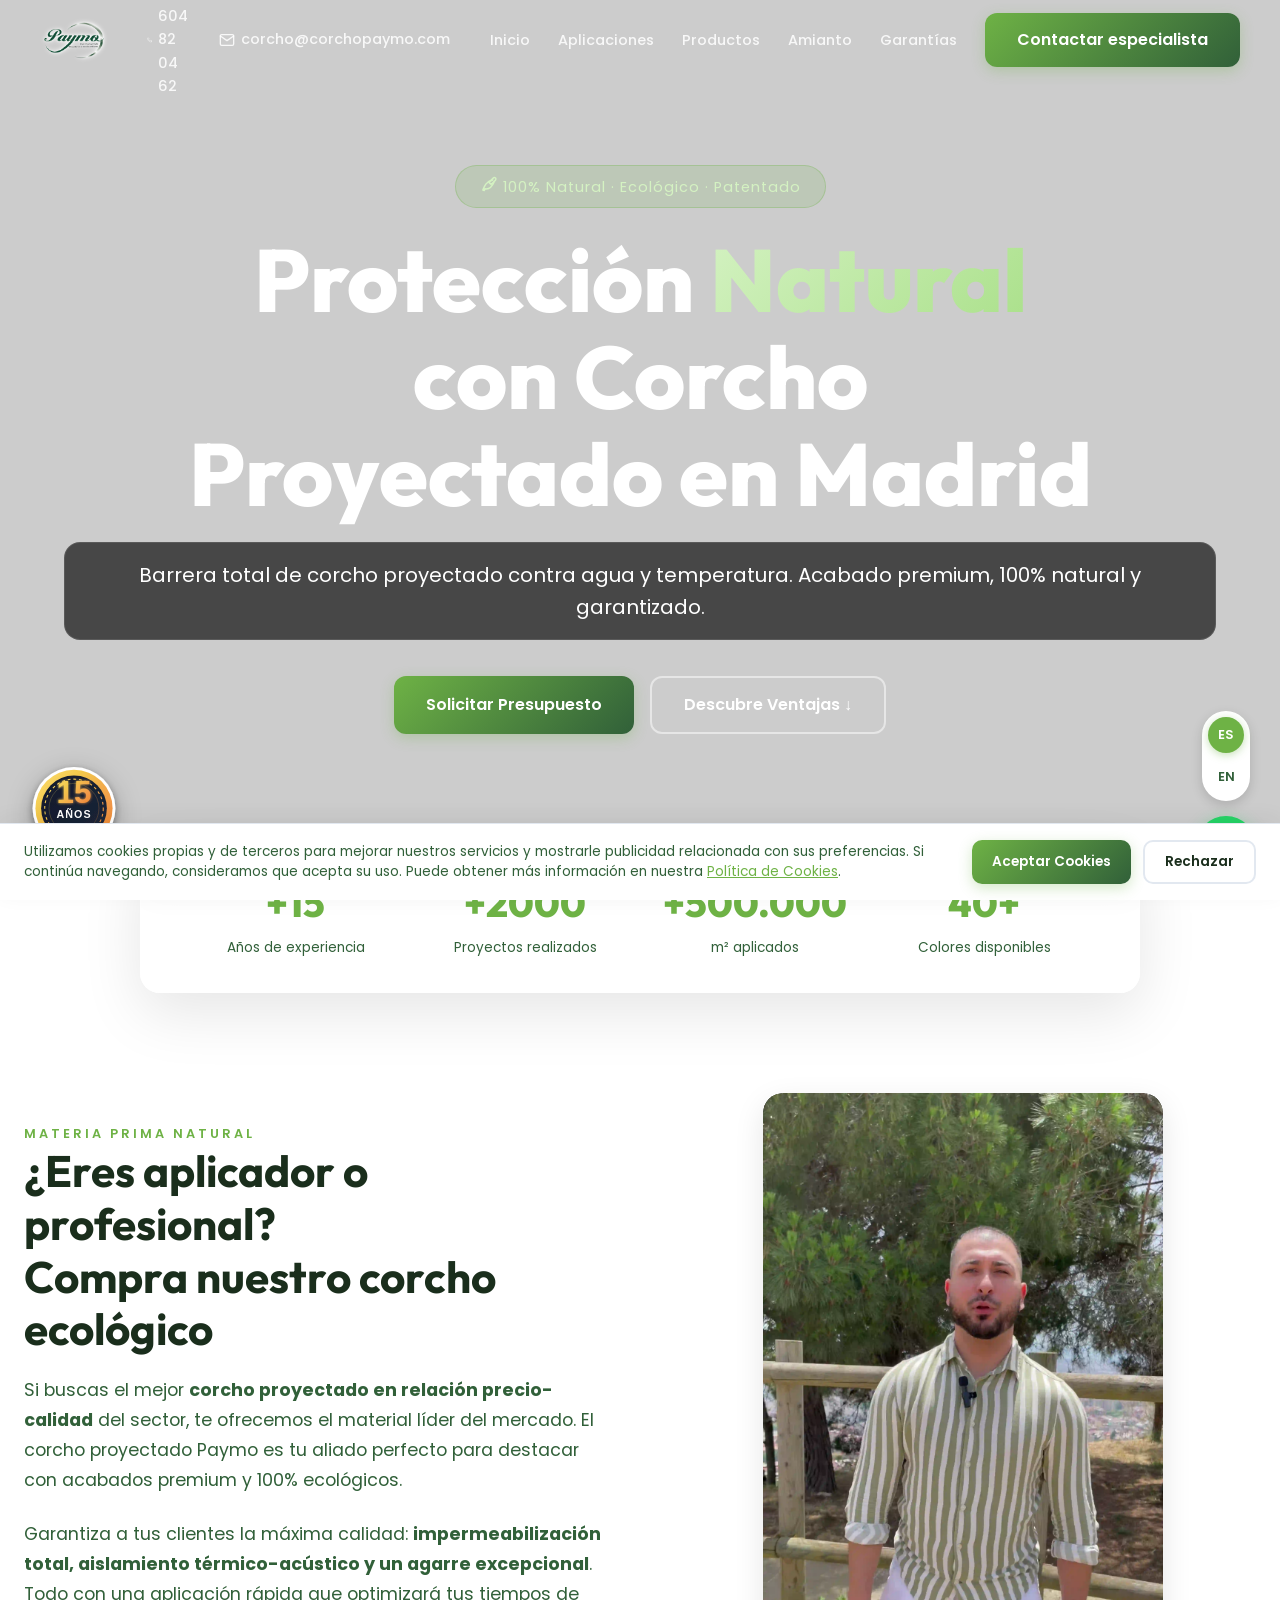
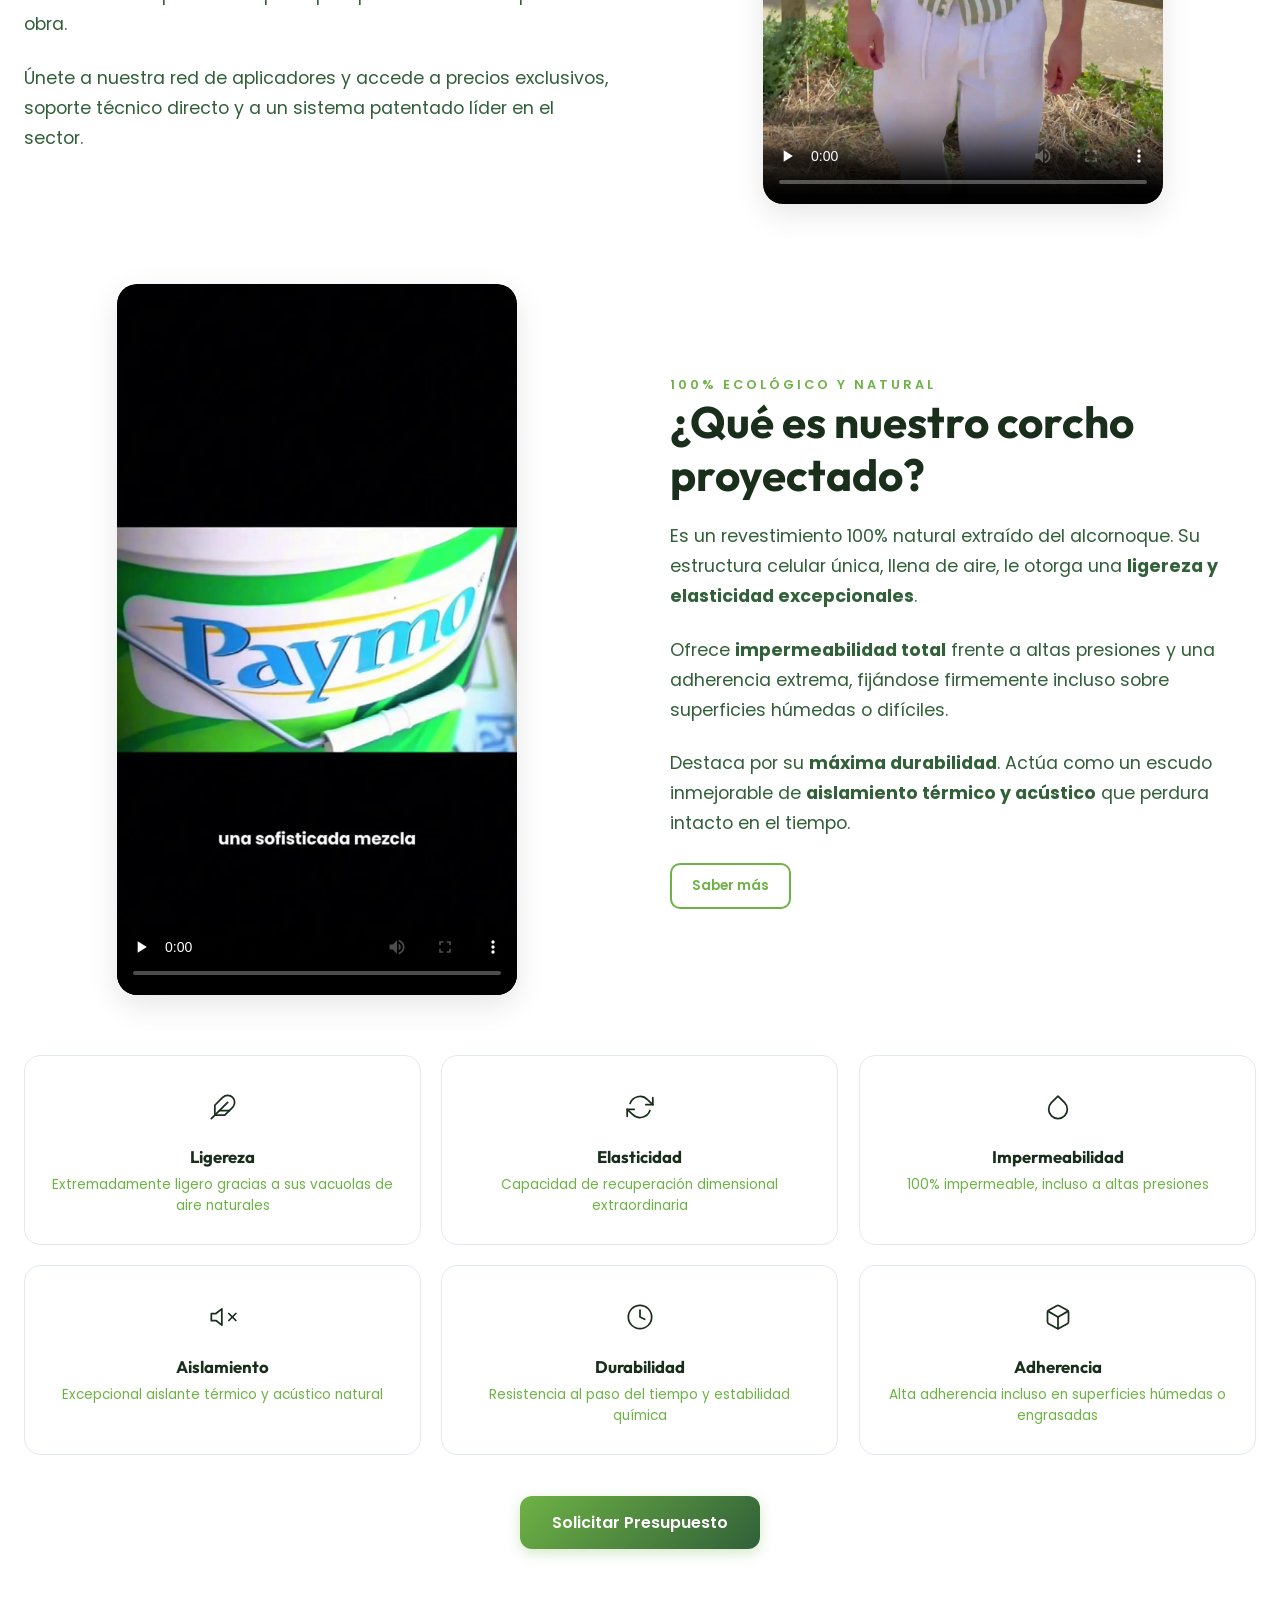
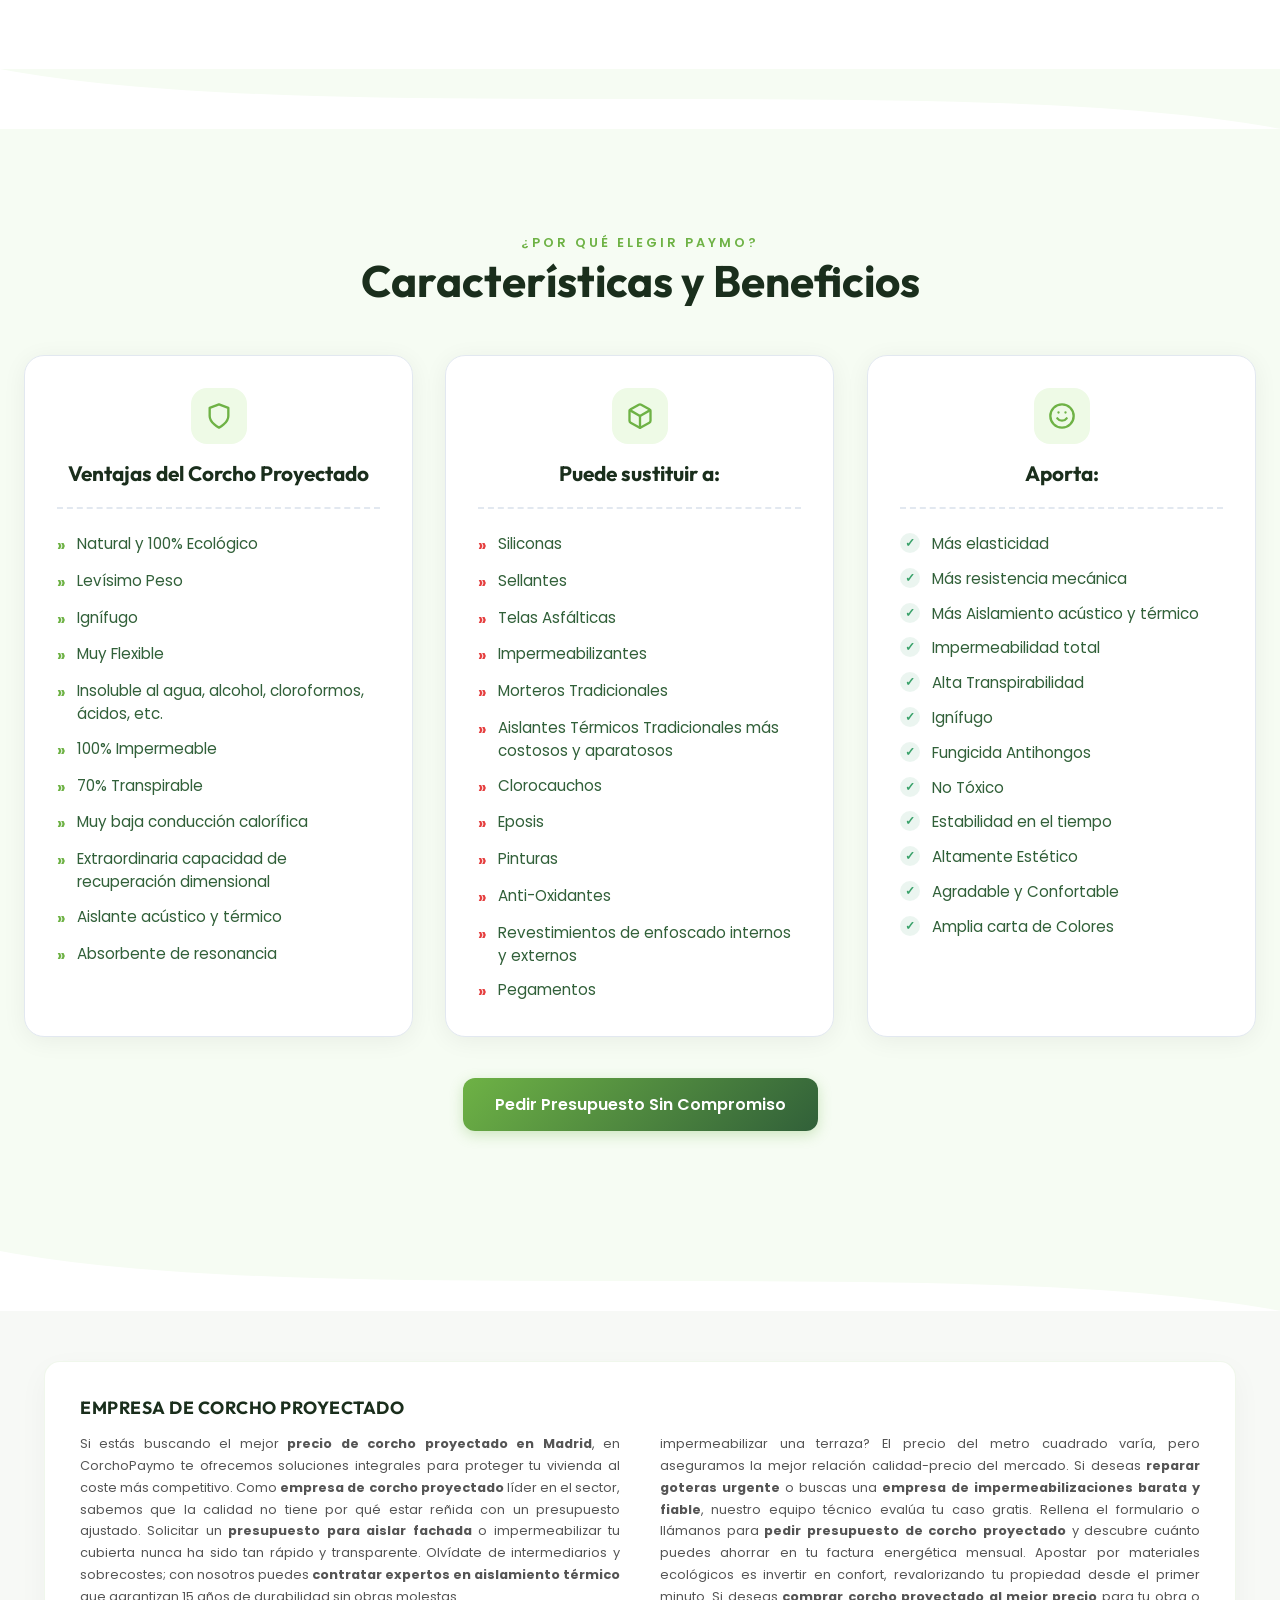
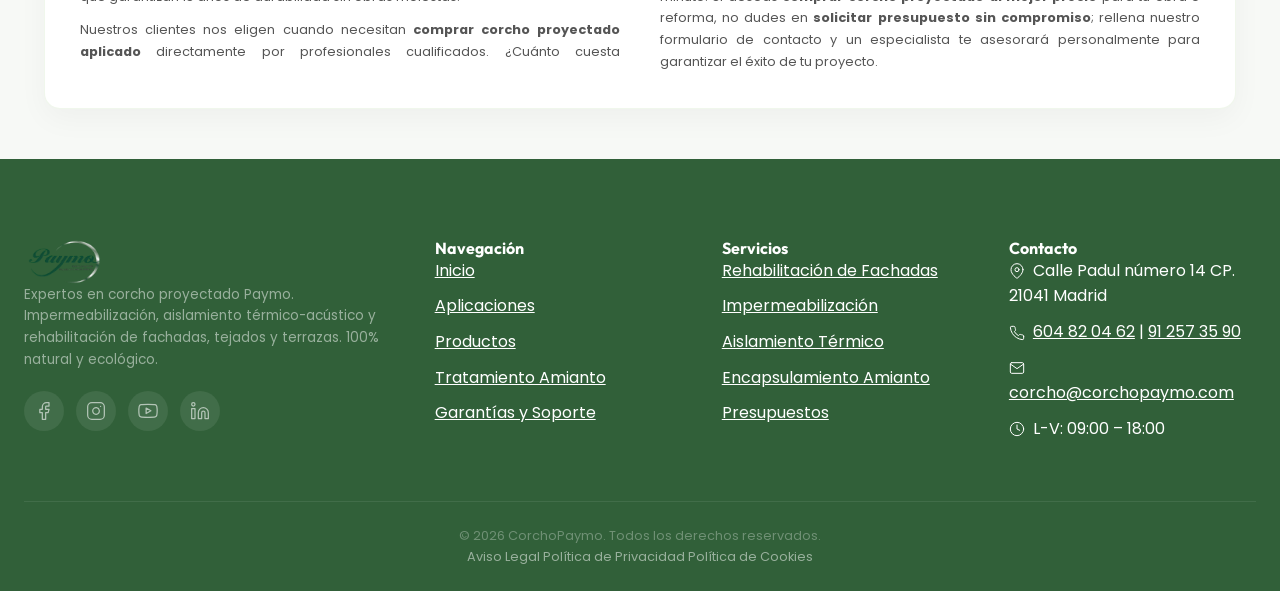
==== commit 96336063: "SEO: Rollback title, description y restaurar texto semantico en index.html" ====
--- a/index.html
+++ b/index.html
@@ -12,8 +12,8 @@
 </script>
   <meta charset="UTF-8">
   <meta name="viewport" content="width=device-width, initial-scale=1.0">
-  <title>Corcho Proyectado en Madrid | Impermeabilización y Aislamiento - CorchoPaymo</title>
-  <meta name="description" content="CorchoPaymo: expertos en corcho proyectado Paymo en Madrid, un producto patentado 100% natural para impermeabilización, aislamiento térmico, encapsulamiento de amianto y rehabilitación de fachadas, tejados y terrazas.">
+  <title>Corcho Proyectado en Madrid | Presupuesto Gratis - CorchoPaymo</title>
+  <meta name="description" content="¿Buscas el mejor precio de corcho proyectado en Madrid? Expertos en aislamiento térmico e impermeabilización. Pide tu presupuesto GRATIS y sin compromiso.">
   <meta name="keywords" content="corcho proyectado, precio corcho proyectado, paymo, impermeabilizar tejados madrid, aislamiento térmico, encapsulamiento amianto, rehabilitación fachadas, corcho natural, ecológico, Madrid">
   <meta property="og:title" content="Corcho Proyectado en Madrid - CorchoPaymo">
   <meta property="og:description" content="Soluciones de corcho proyectado Paymo en Madrid para proteger, impermeabilizar y aislar cualquier superficie. 100% natural y ecológico.">
@@ -343,7 +343,7 @@
       <h2 style="font-size: 1.1rem; color: #1a2e1c; margin-bottom: 15px; font-weight: 700; text-transform: uppercase; letter-spacing: 0.5px;">Empresa de Corcho Proyectado</h2>
       <div style="font-size: 0.8rem; color: #555; line-height: 1.7; column-count: 2; column-gap: 40px; text-align: justify;" class="seo-columns">
         <p style="margin-bottom: 12px;">Si estás buscando el mejor <strong>precio de corcho proyectado en Madrid</strong>, en CorchoPaymo te ofrecemos soluciones integrales para proteger tu vivienda al coste más competitivo. Como <strong>empresa de corcho proyectado</strong> líder en el sector, sabemos que la calidad no tiene por qué estar reñida con un presupuesto ajustado. Solicitar un <strong>presupuesto para aislar fachada</strong> o impermeabilizar tu cubierta nunca ha sido tan rápido y transparente. Olvídate de intermediarios y sobrecostes; con nosotros puedes <strong>contratar expertos en aislamiento térmico</strong> que garantizan 15 años de durabilidad sin obras molestas.</p>
-        <p style="margin-bottom: 0;">Nuestros clientes nos eligen cuando necesitan <strong>comprar corcho proyectado aplicado</strong> directamente por profesionales cualificados. ¿Cuánto cuesta impermeabilizar una terraza? El precio del metro cuadrado varía, pero aseguramos la mejor relación calidad-precio del mercado. Si deseas <strong>reparar goteras urgente</strong> o buscas una <strong>empresa de impermeabilizaciones barata y fiable</strong>, nuestro equipo técnico evalúa tu caso gratis. Rellena el formulario o llámanos para <strong>pedir presupuesto de corcho proyectado</strong> y descubre cuánto puedes ahorrar en tu factura energética mensual. Apostar por materiales ecológicos es invertir en confort, revalorizando tu propiedad desde el primer minuto.</p>
+        <p style="margin-bottom: 0;">Nuestros clientes nos eligen cuando necesitan <strong>comprar corcho proyectado aplicado</strong> directamente por profesionales cualificados. ¿Cuánto cuesta impermeabilizar una terraza? El precio del metro cuadrado varía, pero aseguramos la mejor relación calidad-precio del mercado. Si deseas <strong>reparar goteras urgente</strong> o buscas una <strong>empresa de impermeabilizaciones barata y fiable</strong>, nuestro equipo técnico evalúa tu caso gratis. Rellena el formulario o llámanos para <strong>pedir presupuesto de corcho proyectado</strong> y descubre cuánto puedes ahorrar en tu factura energética mensual. Apostar por materiales ecológicos es invertir en confort, revalorizando tu propiedad desde el primer minuto. Si deseas <strong>comprar corcho proyectado al mejor precio</strong> para tu obra o reforma, no dudes en <strong>solicitar presupuesto sin compromiso</strong>; rellena nuestro formulario de contacto y un especialista te asesorará personalmente para garantizar el éxito de tu proyecto.</p>
       </div>
       <style>
         @media (max-width: 768px) {
